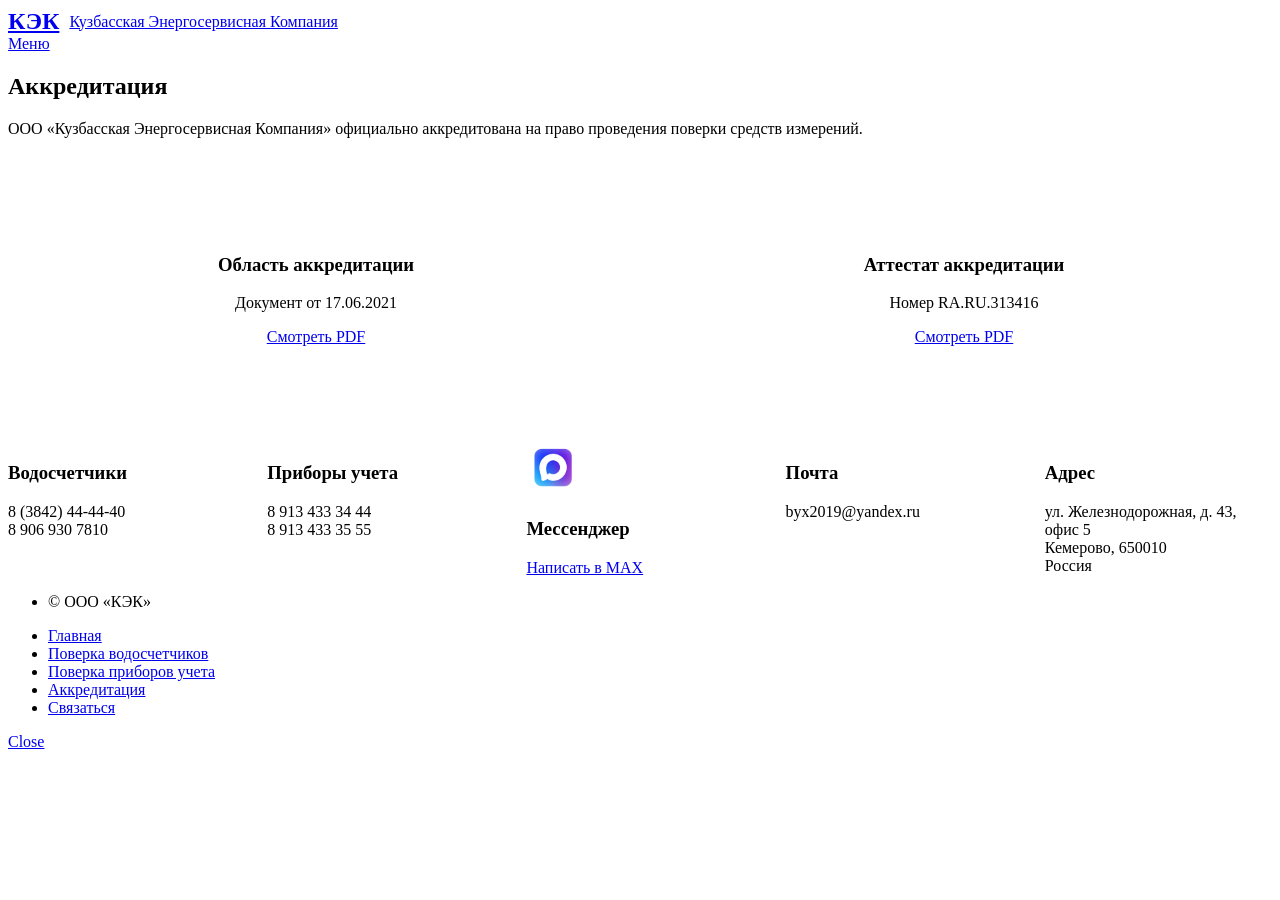
==== elements.html @ 3e591cb7 "Add files via upload" ====
<!DOCTYPE HTML>
<html>
<head>
    <title>Аккредитация - КЭК</title>
    <meta charset="utf-8" />
    <meta name="viewport" content="width=device-width, initial-scale=1, user-scalable=no" />
    <link rel="stylesheet" href="assets/css/main.css" />
    <noscript><link rel="stylesheet" href="assets/css/noscript.css" /></noscript>
    <style>
        /* Увеличение логотипа */
        #header .logo span {
        font-size: clamp(0.7rem, 2vw, 1rem);
        display: inline-block;
    }
    #header .logo strong { font-size: clamp(1rem, 3vw, 1.5rem); }
    #header .logo {
            display: flex !important;
            align-items: center;
            gap: 10px; /* Отступ между КЭК и текстом */
        }

        /* Скругление и стиль кнопок */
        .button {
            border-radius: 8px !important;
            transition: all 0.3s ease !important;
        }
        .button:hover {
            transform: translateY(-2px);
            box-shadow: 0 5px 15px rgba(0,0,0,0.3);
        }

        @media screen and (max-width: 480px) {
            #header .logo span {
                display: block;
                line-height: 1.2;
                padding-top: 0.2em;
                white-space: normal;
                font-size: 0.9em;
            }
        }
    </style>
</head>
<body class="is-preload">

    <div id="wrapper">

        <header id="header">
            <a href="index.html" class="logo"><strong>КЭК</strong> <span>Кузбасская Энергосервисная Компания</span></a>
            <nav>
                <a href="#menu">Меню</a>
            </nav>
        </header>

        <nav id="menu">
            <ul class="links">
                <li><a href="index.html">Главная</a></li>
                <li><a href="generic.html">Поверка водосчетчиков</a></li>
                <li><a href="landing.html">Поверка приборов учета</a></li>
                <li><a href="elements.html">Аккредитация</a></li>
                <li><a href="#contact">Связаться</a></li>
            </ul>
        </nav>

        <div id="main" class="alt">
            <section id="one">
                <div class="inner">
                    <header class="major">
                        <h1>Аккредитация</h1>
                    </header>
                    <p>ООО «Кузбасская Энергосервисная Компания» официально аккредитована на право проведения поверки средств измерений.</p>
                    
                    <div style="display: flex; flex-wrap: wrap; gap: 2rem; margin-top: 3rem; margin-bottom: 3rem;">
                        
                        <div style="flex: 1; min-width: 300px; background: rgba(255, 255, 255, 0.05); padding: 3rem 2rem; border-radius: 10px; border: 1px solid rgba(255, 255, 255, 0.1); text-align: center;">
                            <span class="icon solid alt fa-file-pdf" style="font-size: 3rem; margin-bottom: 1rem;"></span>
                            <h3>Область аккредитации</h3>
                            <p>Документ от 17.06.2021</p>
                            <a href="docs/akkred_1.pdf" target="_blank" class="button primary fit">Смотреть PDF</a>
                        </div>

                        <div style="flex: 1; min-width: 300px; background: rgba(255, 255, 255, 0.05); padding: 3rem 2rem; border-radius: 10px; border: 1px solid rgba(255, 255, 255, 0.1); text-align: center;">
                            <span class="icon solid alt fa-file-signature" style="font-size: 3rem; margin-bottom: 1rem;"></span>
                            <h3>Аттестат аккредитации</h3>
                            <p>Номер RA.RU.313416</p>
                            <a href="docs/akkred_2.pdf" target="_blank" class="button primary fit">Смотреть PDF</a>
                        </div>

                    </div>
                </div>
            </section>
        </div>

        <section id="contact">
            <div class="inner">
                <section style="width: 100%; display: flex; justify-content: space-between; flex-wrap: wrap; gap: 2rem;">
                    <section style="flex: 1; min-width: 200px;">
                        <div class="contact-method">
                            <span class="icon solid alt fa-phone"></span>
                            <h3>Водосчетчики</h3>
                            <span>8 (3842) 44-44-40<br />8 906 930 7810</span>
                        </div>
                    </section>
                    <section style="flex: 1; min-width: 200px;">
                        <div class="contact-method">
                            <span class="icon solid alt fa-phone"></span>
                            <h3>Приборы учета</h3>
                            <span>8 913 433 34 44<br />8 913 433 35 55</span>
                        </div>
                    </section>
                    <section style="flex: 1; min-width: 200px;">
                        <div class="contact-method">
                            <span class="icon alt" style="display: inline-flex; align-items: center; justify-content: center; padding: 0; background: transparent; border: none; box-shadow: none;">
                                <img src="images/max.png" alt="MAX" style="width: 3.25rem; height: 3.25rem; border-radius: 50%; object-fit: cover;" />
                            </span>
                            <h3>Мессенджер</h3>
                            <a href="https://max.ru/u/f9LHodD0cOKAPBx15FVZjlM2vjiU8stVE76yJv9kDicQuUkltRq8aHY3ylo" class="button primary small" target="_blank">Написать в МАХ</a>
                        </div>
                    </section>
                    <section style="flex: 1; min-width: 200px;">
                        <div class="contact-method">
                            <span class="icon solid alt fa-envelope"></span>
                            <h3>Почта</h3>
                            <span>byx2019@yandex.ru</span>
                        </div>
                    </section>
                    <section style="flex: 1; min-width: 200px;">
                        <div class="contact-method">
                            <span class="icon solid alt fa-home"></span>
                            <h3>Адрес</h3>
                            <span>ул. Железнодорожная, д. 43, офис 5<br />Кемерово, 650010<br />Россия</span>
                        </div>
                    </section>
                </section>
            </div>
        </section>

        <footer id="footer">
            <div class="inner">
                <ul class="copyright">
                    <li>&copy; ООО «КЭК»</li>
                </ul>
            </div>
        </footer>

    </div>

    <script src="assets/js/jquery.min.js"></script>
    <script src="assets/js/jquery.scrolly.min.js"></script>
    <script src="assets/js/jquery.scrollex.min.js"></script>
    <script src="assets/js/browser.min.js"></script>
    <script src="assets/js/breakpoints.min.js"></script>
    <script src="assets/js/util.js"></script>
    <script src="assets/js/main.js"></script>

</body>
</html>
---- assets/css/main.css ----
@import url(fontawesome-all.min.css);
@import url("https://fonts.googleapis.com/css?family=Source+Sans+Pro:300,300italic,600,600italic");

/*
	Forty by HTML5 UP
	html5up.net | @ajlkn
	Free for personal and commercial use under the CCA 3.0 license (html5up.net/license)
*/

html, body, div, span, applet, object,
iframe, h1, h2, h3, h4, h5, h6, p, blockquote,
pre, a, abbr, acronym, address, big, cite,
code, del, dfn, em, img, ins, kbd, q, s, samp,
small, strike, strong, sub, sup, tt, var, b,
u, i, center, dl, dt, dd, ol, ul, li, fieldset,
form, label, legend, table, caption, tbody,
tfoot, thead, tr, th, td, article, aside,
canvas, details, embed, figure, figcaption,
footer, header, hgroup, menu, nav, output, ruby,
section, summary, time, mark, audio, video {
	margin: 0;
	padding: 0;
	border: 0;
	font-size: 100%;
	font: inherit;
	vertical-align: baseline;}

article, aside, details, figcaption, figure,
footer, header, hgroup, menu, nav, section {
	display: block;}

body {
	line-height: 1;
}

ol, ul {
	list-style: none;
}

blockquote, q {
	quotes: none;
}

	blockquote:before, blockquote:after, q:before, q:after {
		content: '';
		content: none;
	}

table {
	border-collapse: collapse;
	border-spacing: 0;
}

body {
	-webkit-text-size-adjust: none;
}

mark {
	background-color: transparent;
	color: inherit;
}

input::-moz-focus-inner {
	border: 0;
	padding: 0;
}

input, select, textarea {
	-moz-appearance: none;
	-webkit-appearance: none;
	-ms-appearance: none;
	appearance: none;
}

/* Basic */

	@-ms-viewport {
		width: device-width;
	}

	body {
		-ms-overflow-style: scrollbar;
	}

	@media screen and (max-width: 480px) {

		html, body {
			min-width: 320px;
		}

	}

	html {
		box-sizing: border-box;
	}

	*, *:before, *:after {
		box-sizing: inherit;
	}

	body {
		background: #242943;
	}

		body.is-preload *, body.is-preload *:before, body.is-preload *:after {
			-moz-animation: none !important;
			-webkit-animation: none !important;
			-ms-animation: none !important;
			animation: none !important;
			-moz-transition: none !important;
			-webkit-transition: none !important;
			-ms-transition: none !important;
			transition: none !important;
		}

/* Type */

	body, input, select, textarea {
		color: #ffffff;
		font-family: "Source Sans Pro", Helvetica, sans-serif;
		font-size: 17pt;
		font-weight: 300;
		letter-spacing: 0.025em;
		line-height: 1.65;
	}

		@media screen and (max-width: 1680px) {

			body, input, select, textarea {
				font-size: 14pt;
			}

		}

		@media screen and (max-width: 1280px) {

			body, input, select, textarea {
				font-size: 12pt;
			}

		}

		@media screen and (max-width: 360px) {

			body, input, select, textarea {
				font-size: 11pt;
			}

		}

	a {
		-moz-transition: color 0.2s ease-in-out, border-bottom-color 0.2s ease-in-out;
		-webkit-transition: color 0.2s ease-in-out, border-bottom-color 0.2s ease-in-out;
		-ms-transition: color 0.2s ease-in-out, border-bottom-color 0.2s ease-in-out;
		transition: color 0.2s ease-in-out, border-bottom-color 0.2s ease-in-out;
		border-bottom: dotted 1px;
		color: inherit;
		text-decoration: none;
	}

		a:hover {
			border-bottom-color: transparent;
			color: #9bf1ff !important;
		}

		a:active {
			color: #53e3fb !important;
		}

	strong, b {
		color: #ffffff;
		font-weight: 600;
	}

	em, i {
		font-style: italic;
	}

	p {
		margin: 0 0 2em 0;
	}

	h1, h2, h3, h4, h5, h6 {
		color: #ffffff;
		font-weight: 600;
		line-height: 1.65;
		margin: 0 0 1em 0;
	}

		h1 a, h2 a, h3 a, h4 a, h5 a, h6 a {
			color: inherit;
			border-bottom: 0;
		}

	h1 {
		font-size: 2.5em;
	}

	h2 {
		font-size: 1.75em;
	}

	h3 {
		font-size: 1.35em;
	}

	h4 {
		font-size: 1.1em;
	}

	h5 {
		font-size: 0.9em;
	}

	h6 {
		font-size: 0.7em;
	}

	@media screen and (max-width: 736px) {

		h1 {
			font-size: 2em;
		}

		h2 {
			font-size: 1.5em;
		}

		h3 {
			font-size: 1.25em;
		}

	}

	sub {
		font-size: 0.8em;
		position: relative;
		top: 0.5em;
	}

	sup {
		font-size: 0.8em;
		position: relative;
		top: -0.5em;
	}

	blockquote {
		border-left: solid 4px rgba(212, 212, 255, 0.1);
		font-style: italic;
		margin: 0 0 2em 0;
		padding: 0.5em 0 0.5em 2em;
	}

	code {
		background: rgba(212, 212, 255, 0.035);
		font-family: "Courier New", monospace;
		font-size: 0.9em;
		margin: 0 0.25em;
		padding: 0.25em 0.65em;
	}

	pre {
		-webkit-overflow-scrolling: touch;
		font-family: "Courier New", monospace;
		font-size: 0.9em;
		margin: 0 0 2em 0;
	}

		pre code {
			display: block;
			line-height: 1.75;
			padding: 1em 1.5em;
			overflow-x: auto;
		}

	hr {
		border: 0;
		border-bottom: solid 1px rgba(212, 212, 255, 0.1);
		margin: 2em 0;
	}

		hr.major {
			margin: 3em 0;
		}

	.align-left {
		text-align: left;
	}

	.align-center {
		text-align: center;
	}

	.align-right {
		text-align: right;
	}

/* Row */

	.row {
		display: flex;
		flex-wrap: wrap;
		box-sizing: border-box;
		align-items: stretch;
	}

		.row > * {
			box-sizing: border-box;
		}

		.row.gtr-uniform > * > :last-child {
			margin-bottom: 0;
		}

		.row.aln-left {
			justify-content: flex-start;
		}

		.row.aln-center {
			justify-content: center;
		}

		.row.aln-right {
			justify-content: flex-end;
		}

		.row.aln-top {
			align-items: flex-start;
		}

		.row.aln-middle {
			align-items: center;
		}

		.row.aln-bottom {
			align-items: flex-end;
		}

		.row > .imp {
			order: -1;
		}

		.row > .col-1 {
			width: 8.33333%;
		}

		.row > .off-1 {
			margin-left: 8.33333%;
		}

		.row > .col-2 {
			width: 16.66667%;
		}

		.row > .off-2 {
			margin-left: 16.66667%;
		}

		.row > .col-3 {
			width: 25%;
		}

		.row > .off-3 {
			margin-left: 25%;
		}

		.row > .col-4 {
			width: 33.33333%;
		}

		.row > .off-4 {
			margin-left: 33.33333%;
		}

		.row > .col-5 {
			width: 41.66667%;
		}

		.row > .off-5 {
			margin-left: 41.66667%;
		}

		.row > .col-6 {
			width: 50%;
		}

		.row > .off-6 {
			margin-left: 50%;
		}

		.row > .col-7 {
			width: 58.33333%;
		}

		.row > .off-7 {
			margin-left: 58.33333%;
		}

		.row > .col-8 {
			width: 66.66667%;
		}

		.row > .off-8 {
			margin-left: 66.66667%;
		}

		.row > .col-9 {
			width: 75%;
		}

		.row > .off-9 {
			margin-left: 75%;
		}

		.row > .col-10 {
			width: 83.33333%;
		}

		.row > .off-10 {
			margin-left: 83.33333%;
		}

		.row > .col-11 {
			width: 91.66667%;
		}

		.row > .off-11 {
			margin-left: 91.66667%;
		}

		.row > .col-12 {
			width: 100%;
		}

		.row > .off-12 {
			margin-left: 100%;
		}

		.row.gtr-0 {
			margin-top: 0;
			margin-left: 0em;
		}

			.row.gtr-0 > * {
				padding: 0 0 0 0em;
			}

			.row.gtr-0.gtr-uniform {
				margin-top: 0em;
			}

				.row.gtr-0.gtr-uniform > * {
					padding-top: 0em;
				}

		.row.gtr-25 {
			margin-top: 0;
			margin-left: -0.5em;
		}

			.row.gtr-25 > * {
				padding: 0 0 0 0.5em;
			}

			.row.gtr-25.gtr-uniform {
				margin-top: -0.5em;
			}

				.row.gtr-25.gtr-uniform > * {
					padding-top: 0.5em;
				}

		.row.gtr-50 {
			margin-top: 0;
			margin-left: -1em;
		}

			.row.gtr-50 > * {
				padding: 0 0 0 1em;
			}

			.row.gtr-50.gtr-uniform {
				margin-top: -1em;
			}

				.row.gtr-50.gtr-uniform > * {
					padding-top: 1em;
				}

		.row {
			margin-top: 0;
			margin-left: -2em;
		}

			.row > * {
				padding: 0 0 0 2em;
			}

			.row.gtr-uniform {
				margin-top: -2em;
			}

				.row.gtr-uniform > * {
					padding-top: 2em;
				}

		.row.gtr-150 {
			margin-top: 0;
			margin-left: -3em;
		}

			.row.gtr-150 > * {
				padding: 0 0 0 3em;
			}

			.row.gtr-150.gtr-uniform {
				margin-top: -3em;
			}

				.row.gtr-150.gtr-uniform > * {
					padding-top: 3em;
				}

		.row.gtr-200 {
			margin-top: 0;
			margin-left: -4em;
		}

			.row.gtr-200 > * {
				padding: 0 0 0 4em;
			}

			.row.gtr-200.gtr-uniform {
				margin-top: -4em;
			}

				.row.gtr-200.gtr-uniform > * {
					padding-top: 4em;
				}

		@media screen and (max-width: 1680px) {

			.row {
				display: flex;
				flex-wrap: wrap;
				box-sizing: border-box;
				align-items: stretch;
			}

				.row > * {
					box-sizing: border-box;
				}

				.row.gtr-uniform > * > :last-child {
					margin-bottom: 0;
				}

				.row.aln-left {
					justify-content: flex-start;
				}

				.row.aln-center {
					justify-content: center;
				}

				.row.aln-right {
					justify-content: flex-end;
				}

				.row.aln-top {
					align-items: flex-start;
				}

				.row.aln-middle {
					align-items: center;
				}

				.row.aln-bottom {
					align-items: flex-end;
				}

				.row > .imp-xlarge {
					order: -1;
				}

				.row > .col-1-xlarge {
					width: 8.33333%;
				}

				.row > .off-1-xlarge {
					margin-left: 8.33333%;
				}

				.row > .col-2-xlarge {
					width: 16.66667%;
				}

				.row > .off-2-xlarge {
					margin-left: 16.66667%;
				}

				.row > .col-3-xlarge {
					width: 25%;
				}

				.row > .off-3-xlarge {
					margin-left: 25%;
				}

				.row > .col-4-xlarge {
					width: 33.33333%;
				}

				.row > .off-4-xlarge {
					margin-left: 33.33333%;
				}

				.row > .col-5-xlarge {
					width: 41.66667%;
				}

				.row > .off-5-xlarge {
					margin-left: 41.66667%;
				}

				.row > .col-6-xlarge {
					width: 50%;
				}

				.row > .off-6-xlarge {
					margin-left: 50%;
				}

				.row > .col-7-xlarge {
					width: 58.33333%;
				}

				.row > .off-7-xlarge {
					margin-left: 58.33333%;
				}

				.row > .col-8-xlarge {
					width: 66.66667%;
				}

				.row > .off-8-xlarge {
					margin-left: 66.66667%;
				}

				.row > .col-9-xlarge {
					width: 75%;
				}

				.row > .off-9-xlarge {
					margin-left: 75%;
				}

				.row > .col-10-xlarge {
					width: 83.33333%;
				}

				.row > .off-10-xlarge {
					margin-left: 83.33333%;
				}

				.row > .col-11-xlarge {
					width: 91.66667%;
				}

				.row > .off-11-xlarge {
					margin-left: 91.66667%;
				}

				.row > .col-12-xlarge {
					width: 100%;
				}

				.row > .off-12-xlarge {
					margin-left: 100%;
				}

				.row.gtr-0 {
					margin-top: 0;
					margin-left: 0em;
				}

					.row.gtr-0 > * {
						padding: 0 0 0 0em;
					}

					.row.gtr-0.gtr-uniform {
						margin-top: 0em;
					}

						.row.gtr-0.gtr-uniform > * {
							padding-top: 0em;
						}

				.row.gtr-25 {
					margin-top: 0;
					margin-left: -0.5em;
				}

					.row.gtr-25 > * {
						padding: 0 0 0 0.5em;
					}

					.row.gtr-25.gtr-uniform {
						margin-top: -0.5em;
					}

						.row.gtr-25.gtr-uniform > * {
							padding-top: 0.5em;
						}

				.row.gtr-50 {
					margin-top: 0;
					margin-left: -1em;
				}

					.row.gtr-50 > * {
						padding: 0 0 0 1em;
					}

					.row.gtr-50.gtr-uniform {
						margin-top: -1em;
					}

						.row.gtr-50.gtr-uniform > * {
							padding-top: 1em;
						}

				.row {
					margin-top: 0;
					margin-left: -2em;
				}

					.row > * {
						padding: 0 0 0 2em;
					}

					.row.gtr-uniform {
						margin-top: -2em;
					}

						.row.gtr-uniform > * {
							padding-top: 2em;
						}

				.row.gtr-150 {
					margin-top: 0;
					margin-left: -3em;
				}

					.row.gtr-150 > * {
						padding: 0 0 0 3em;
					}

					.row.gtr-150.gtr-uniform {
						margin-top: -3em;
					}

						.row.gtr-150.gtr-uniform > * {
							padding-top: 3em;
						}

				.row.gtr-200 {
					margin-top: 0;
					margin-left: -4em;
				}

					.row.gtr-200 > * {
						padding: 0 0 0 4em;
					}

					.row.gtr-200.gtr-uniform {
						margin-top: -4em;
					}

						.row.gtr-200.gtr-uniform > * {
							padding-top: 4em;
						}

		}

		@media screen and (max-width: 1280px) {

			.row {
				display: flex;
				flex-wrap: wrap;
				box-sizing: border-box;
				align-items: stretch;
			}

				.row > * {
					box-sizing: border-box;
				}

				.row.gtr-uniform > * > :last-child {
					margin-bottom: 0;
				}

				.row.aln-left {
					justify-content: flex-start;
				}

				.row.aln-center {
					justify-content: center;
				}

				.row.aln-right {
					justify-content: flex-end;
				}

				.row.aln-top {
					align-items: flex-start;
				}

				.row.aln-middle {
					align-items: center;
				}

				.row.aln-bottom {
					align-items: flex-end;
				}

				.row > .imp-large {
					order: -1;
				}

				.row > .col-1-large {
					width: 8.33333%;
				}

				.row > .off-1-large {
					margin-left: 8.33333%;
				}

				.row > .col-2-large {
					width: 16.66667%;
				}

				.row > .off-2-large {
					margin-left: 16.66667%;
				}

				.row > .col-3-large {
					width: 25%;
				}

				.row > .off-3-large {
					margin-left: 25%;
				}

				.row > .col-4-large {
					width: 33.33333%;
				}

				.row > .off-4-large {
					margin-left: 33.33333%;
				}

				.row > .col-5-large {
					width: 41.66667%;
				}

				.row > .off-5-large {
					margin-left: 41.66667%;
				}

				.row > .col-6-large {
					width: 50%;
				}

				.row > .off-6-large {
					margin-left: 50%;
				}

				.row > .col-7-large {
					width: 58.33333%;
				}

				.row > .off-7-large {
					margin-left: 58.33333%;
				}

				.row > .col-8-large {
					width: 66.66667%;
				}

				.row > .off-8-large {
					margin-left: 66.66667%;
				}

				.row > .col-9-large {
					width: 75%;
				}

				.row > .off-9-large {
					margin-left: 75%;
				}

				.row > .col-10-large {
					width: 83.33333%;
				}

				.row > .off-10-large {
					margin-left: 83.33333%;
				}

				.row > .col-11-large {
					width: 91.66667%;
				}

				.row > .off-11-large {
					margin-left: 91.66667%;
				}

				.row > .col-12-large {
					width: 100%;
				}

				.row > .off-12-large {
					margin-left: 100%;
				}

				.row.gtr-0 {
					margin-top: 0;
					margin-left: 0em;
				}

					.row.gtr-0 > * {
						padding: 0 0 0 0em;
					}

					.row.gtr-0.gtr-uniform {
						margin-top: 0em;
					}

						.row.gtr-0.gtr-uniform > * {
							padding-top: 0em;
						}

				.row.gtr-25 {
					margin-top: 0;
					margin-left: -0.375em;
				}

					.row.gtr-25 > * {
						padding: 0 0 0 0.375em;
					}

					.row.gtr-25.gtr-uniform {
						margin-top: -0.375em;
					}

						.row.gtr-25.gtr-uniform > * {
							padding-top: 0.375em;
						}

				.row.gtr-50 {
					margin-top: 0;
					margin-left: -0.75em;
				}

					.row.gtr-50 > * {
						padding: 0 0 0 0.75em;
					}

					.row.gtr-50.gtr-uniform {
						margin-top: -0.75em;
					}

						.row.gtr-50.gtr-uniform > * {
							padding-top: 0.75em;
						}

				.row {
					margin-top: 0;
					margin-left: -1.5em;
				}

					.row > * {
						padding: 0 0 0 1.5em;
					}

					.row.gtr-uniform {
						margin-top: -1.5em;
					}

						.row.gtr-uniform > * {
							padding-top: 1.5em;
						}

				.row.gtr-150 {
					margin-top: 0;
					margin-left: -2.25em;
				}

					.row.gtr-150 > * {
						padding: 0 0 0 2.25em;
					}

					.row.gtr-150.gtr-uniform {
						margin-top: -2.25em;
					}

						.row.gtr-150.gtr-uniform > * {
							padding-top: 2.25em;
						}

				.row.gtr-200 {
					margin-top: 0;
					margin-left: -3em;
				}

					.row.gtr-200 > * {
						padding: 0 0 0 3em;
					}

					.row.gtr-200.gtr-uniform {
						margin-top: -3em;
					}

						.row.gtr-200.gtr-uniform > * {
							padding-top: 3em;
						}

		}

		@media screen and (max-width: 980px) {

			.row {
				display: flex;
				flex-wrap: wrap;
				box-sizing: border-box;
				align-items: stretch;
			}

				.row > * {
					box-sizing: border-box;
				}

				.row.gtr-uniform > * > :last-child {
					margin-bottom: 0;
				}

				.row.aln-left {
					justify-content: flex-start;
				}

				.row.aln-center {
					justify-content: center;
				}

				.row.aln-right {
					justify-content: flex-end;
				}

				.row.aln-top {
					align-items: flex-start;
				}

				.row.aln-middle {
					align-items: center;
				}

				.row.aln-bottom {
					align-items: flex-end;
				}

				.row > .imp-medium {
					order: -1;
				}

				.row > .col-1-medium {
					width: 8.33333%;
				}

				.row > .off-1-medium {
					margin-left: 8.33333%;
				}

				.row > .col-2-medium {
					width: 16.66667%;
				}

				.row > .off-2-medium {
					margin-left: 16.66667%;
				}

				.row > .col-3-medium {
					width: 25%;
				}

				.row > .off-3-medium {
					margin-left: 25%;
				}

				.row > .col-4-medium {
					width: 33.33333%;
				}

				.row > .off-4-medium {
					margin-left: 33.33333%;
				}

				.row > .col-5-medium {
					width: 41.66667%;
				}

				.row > .off-5-medium {
					margin-left: 41.66667%;
				}

				.row > .col-6-medium {
					width: 50%;
				}

				.row > .off-6-medium {
					margin-left: 50%;
				}

				.row > .col-7-medium {
					width: 58.33333%;
				}

				.row > .off-7-medium {
					margin-left: 58.33333%;
				}

				.row > .col-8-medium {
					width: 66.66667%;
				}

				.row > .off-8-medium {
					margin-left: 66.66667%;
				}

				.row > .col-9-medium {
					width: 75%;
				}

				.row > .off-9-medium {
					margin-left: 75%;
				}

				.row > .col-10-medium {
					width: 83.33333%;
				}

				.row > .off-10-medium {
					margin-left: 83.33333%;
				}

				.row > .col-11-medium {
					width: 91.66667%;
				}

				.row > .off-11-medium {
					margin-left: 91.66667%;
				}

				.row > .col-12-medium {
					width: 100%;
				}

				.row > .off-12-medium {
					margin-left: 100%;
				}

				.row.gtr-0 {
					margin-top: 0;
					margin-left: 0em;
				}

					.row.gtr-0 > * {
						padding: 0 0 0 0em;
					}

					.row.gtr-0.gtr-uniform {
						margin-top: 0em;
					}

						.row.gtr-0.gtr-uniform > * {
							padding-top: 0em;
						}

				.row.gtr-25 {
					margin-top: 0;
					margin-left: -0.375em;
				}

					.row.gtr-25 > * {
						padding: 0 0 0 0.375em;
					}

					.row.gtr-25.gtr-uniform {
						margin-top: -0.375em;
					}

						.row.gtr-25.gtr-uniform > * {
							padding-top: 0.375em;
						}

				.row.gtr-50 {
					margin-top: 0;
					margin-left: -0.75em;
				}

					.row.gtr-50 > * {
						padding: 0 0 0 0.75em;
					}

					.row.gtr-50.gtr-uniform {
						margin-top: -0.75em;
					}

						.row.gtr-50.gtr-uniform > * {
							padding-top: 0.75em;
						}

				.row {
					margin-top: 0;
					margin-left: -1.5em;
				}

					.row > * {
						padding: 0 0 0 1.5em;
					}

					.row.gtr-uniform {
						margin-top: -1.5em;
					}

						.row.gtr-uniform > * {
							padding-top: 1.5em;
						}

				.row.gtr-150 {
					margin-top: 0;
					margin-left: -2.25em;
				}

					.row.gtr-150 > * {
						padding: 0 0 0 2.25em;
					}

					.row.gtr-150.gtr-uniform {
						margin-top: -2.25em;
					}

						.row.gtr-150.gtr-uniform > * {
							padding-top: 2.25em;
						}

				.row.gtr-200 {
					margin-top: 0;
					margin-left: -3em;
				}

					.row.gtr-200 > * {
						padding: 0 0 0 3em;
					}

					.row.gtr-200.gtr-uniform {
						margin-top: -3em;
					}

						.row.gtr-200.gtr-uniform > * {
							padding-top: 3em;
						}

		}

		@media screen and (max-width: 736px) {

			.row {
				display: flex;
				flex-wrap: wrap;
				box-sizing: border-box;
				align-items: stretch;
			}

				.row > * {
					box-sizing: border-box;
				}

				.row.gtr-uniform > * > :last-child {
					margin-bottom: 0;
				}

				.row.aln-left {
					justify-content: flex-start;
				}

				.row.aln-center {
					justify-content: center;
				}

				.row.aln-right {
					justify-content: flex-end;
				}

				.row.aln-top {
					align-items: flex-start;
				}

				.row.aln-middle {
					align-items: center;
				}

				.row.aln-bottom {
					align-items: flex-end;
				}

				.row > .imp-small {
					order: -1;
				}

				.row > .col-1-small {
					width: 8.33333%;
				}

				.row > .off-1-small {
					margin-left: 8.33333%;
				}

				.row > .col-2-small {
					width: 16.66667%;
				}

				.row > .off-2-small {
					margin-left: 16.66667%;
				}

				.row > .col-3-small {
					width: 25%;
				}

				.row > .off-3-small {
					margin-left: 25%;
				}

				.row > .col-4-small {
					width: 33.33333%;
				}

				.row > .off-4-small {
					margin-left: 33.33333%;
				}

				.row > .col-5-small {
					width: 41.66667%;
				}

				.row > .off-5-small {
					margin-left: 41.66667%;
				}

				.row > .col-6-small {
					width: 50%;
				}

				.row > .off-6-small {
					margin-left: 50%;
				}

				.row > .col-7-small {
					width: 58.33333%;
				}

				.row > .off-7-small {
					margin-left: 58.33333%;
				}

				.row > .col-8-small {
					width: 66.66667%;
				}

				.row > .off-8-small {
					margin-left: 66.66667%;
				}

				.row > .col-9-small {
					width: 75%;
				}

				.row > .off-9-small {
					margin-left: 75%;
				}

				.row > .col-10-small {
					width: 83.33333%;
				}

				.row > .off-10-small {
					margin-left: 83.33333%;
				}

				.row > .col-11-small {
					width: 91.66667%;
				}

				.row > .off-11-small {
					margin-left: 91.66667%;
				}

				.row > .col-12-small {
					width: 100%;
				}

				.row > .off-12-small {
					margin-left: 100%;
				}

				.row.gtr-0 {
					margin-top: 0;
					margin-left: 0em;
				}

					.row.gtr-0 > * {
						padding: 0 0 0 0em;
					}

					.row.gtr-0.gtr-uniform {
						margin-top: 0em;
					}

						.row.gtr-0.gtr-uniform > * {
							padding-top: 0em;
						}

				.row.gtr-25 {
					margin-top: 0;
					margin-left: -0.3125em;
				}

					.row.gtr-25 > * {
						padding: 0 0 0 0.3125em;
					}

					.row.gtr-25.gtr-uniform {
						margin-top: -0.3125em;
					}

						.row.gtr-25.gtr-uniform > * {
							padding-top: 0.3125em;
						}

				.row.gtr-50 {
					margin-top: 0;
					margin-left: -0.625em;
				}

					.row.gtr-50 > * {
						padding: 0 0 0 0.625em;
					}

					.row.gtr-50.gtr-uniform {
						margin-top: -0.625em;
					}

						.row.gtr-50.gtr-uniform > * {
							padding-top: 0.625em;
						}

				.row {
					margin-top: 0;
					margin-left: -1.25em;
				}

					.row > * {
						padding: 0 0 0 1.25em;
					}

					.row.gtr-uniform {
						margin-top: -1.25em;
					}

						.row.gtr-uniform > * {
							padding-top: 1.25em;
						}

				.row.gtr-150 {
					margin-top: 0;
					margin-left: -1.875em;
				}

					.row.gtr-150 > * {
						padding: 0 0 0 1.875em;
					}

					.row.gtr-150.gtr-uniform {
						margin-top: -1.875em;
					}

						.row.gtr-150.gtr-uniform > * {
							padding-top: 1.875em;
						}

				.row.gtr-200 {
					margin-top: 0;
					margin-left: -2.5em;
				}

					.row.gtr-200 > * {
						padding: 0 0 0 2.5em;
					}

					.row.gtr-200.gtr-uniform {
						margin-top: -2.5em;
					}

						.row.gtr-200.gtr-uniform > * {
							padding-top: 2.5em;
						}

		}

		@media screen and (max-width: 480px) {

			.row {
				display: flex;
				flex-wrap: wrap;
				box-sizing: border-box;
				align-items: stretch;
			}

				.row > * {
					box-sizing: border-box;
				}

				.row.gtr-uniform > * > :last-child {
					margin-bottom: 0;
				}

				.row.aln-left {
					justify-content: flex-start;
				}

				.row.aln-center {
					justify-content: center;
				}

				.row.aln-right {
					justify-content: flex-end;
				}

				.row.aln-top {
					align-items: flex-start;
				}

				.row.aln-middle {
					align-items: center;
				}

				.row.aln-bottom {
					align-items: flex-end;
				}

				.row > .imp-xsmall {
					order: -1;
				}

				.row > .col-1-xsmall {
					width: 8.33333%;
				}

				.row > .off-1-xsmall {
					margin-left: 8.33333%;
				}

				.row > .col-2-xsmall {
					width: 16.66667%;
				}

				.row > .off-2-xsmall {
					margin-left: 16.66667%;
				}

				.row > .col-3-xsmall {
					width: 25%;
				}

				.row > .off-3-xsmall {
					margin-left: 25%;
				}

				.row > .col-4-xsmall {
					width: 33.33333%;
				}

				.row > .off-4-xsmall {
					margin-left: 33.33333%;
				}

				.row > .col-5-xsmall {
					width: 41.66667%;
				}

				.row > .off-5-xsmall {
					margin-left: 41.66667%;
				}

				.row > .col-6-xsmall {
					width: 50%;
				}

				.row > .off-6-xsmall {
					margin-left: 50%;
				}

				.row > .col-7-xsmall {
					width: 58.33333%;
				}

				.row > .off-7-xsmall {
					margin-left: 58.33333%;
				}

				.row > .col-8-xsmall {
					width: 66.66667%;
				}

				.row > .off-8-xsmall {
					margin-left: 66.66667%;
				}

				.row > .col-9-xsmall {
					width: 75%;
				}

				.row > .off-9-xsmall {
					margin-left: 75%;
				}

				.row > .col-10-xsmall {
					width: 83.33333%;
				}

				.row > .off-10-xsmall {
					margin-left: 83.33333%;
				}

				.row > .col-11-xsmall {
					width: 91.66667%;
				}

				.row > .off-11-xsmall {
					margin-left: 91.66667%;
				}

				.row > .col-12-xsmall {
					width: 100%;
				}

				.row > .off-12-xsmall {
					margin-left: 100%;
				}

				.row.gtr-0 {
					margin-top: 0;
					margin-left: 0em;
				}

					.row.gtr-0 > * {
						padding: 0 0 0 0em;
					}

					.row.gtr-0.gtr-uniform {
						margin-top: 0em;
					}

						.row.gtr-0.gtr-uniform > * {
							padding-top: 0em;
						}

				.row.gtr-25 {
					margin-top: 0;
					margin-left: -0.3125em;
				}

					.row.gtr-25 > * {
						padding: 0 0 0 0.3125em;
					}

					.row.gtr-25.gtr-uniform {
						margin-top: -0.3125em;
					}

						.row.gtr-25.gtr-uniform > * {
							padding-top: 0.3125em;
						}

				.row.gtr-50 {
					margin-top: 0;
					margin-left: -0.625em;
				}

					.row.gtr-50 > * {
						padding: 0 0 0 0.625em;
					}

					.row.gtr-50.gtr-uniform {
						margin-top: -0.625em;
					}

						.row.gtr-50.gtr-uniform > * {
							padding-top: 0.625em;
						}

				.row {
					margin-top: 0;
					margin-left: -1.25em;
				}

					.row > * {
						padding: 0 0 0 1.25em;
					}

					.row.gtr-uniform {
						margin-top: -1.25em;
					}

						.row.gtr-uniform > * {
							padding-top: 1.25em;
						}

				.row.gtr-150 {
					margin-top: 0;
					margin-left: -1.875em;
				}

					.row.gtr-150 > * {
						padding: 0 0 0 1.875em;
					}

					.row.gtr-150.gtr-uniform {
						margin-top: -1.875em;
					}

						.row.gtr-150.gtr-uniform > * {
							padding-top: 1.875em;
						}

				.row.gtr-200 {
					margin-top: 0;
					margin-left: -2.5em;
				}

					.row.gtr-200 > * {
						padding: 0 0 0 2.5em;
					}

					.row.gtr-200.gtr-uniform {
						margin-top: -2.5em;
					}

						.row.gtr-200.gtr-uniform > * {
							padding-top: 2.5em;
						}

		}

/* Section/Article */

	section.special, article.special {
		text-align: center;
	}

	header.major {
		width: -moz-max-content;
		width: -webkit-max-content;
		width: -ms-max-content;
		width: max-content;
		margin-bottom: 2em;
	}

		header.major > :first-child {
			margin-bottom: 0;
			width: calc(100% + 0.5em);
		}

			header.major > :first-child:after {
				content: '';
				background-color: #ffffff;
				display: block;
				height: 2px;
				margin: 0.325em 0 0.5em 0;
				width: 100%;
			}

		header.major > p {
			font-size: 0.7em;
			font-weight: 600;
			letter-spacing: 0.25em;
			margin-bottom: 0;
			text-transform: uppercase;
		}

		body.is-ie header.major > :first-child:after {
			max-width: 9em;
		}

		body.is-ie header.major > h1:after {
			max-width: 100% !important;
		}

	@media screen and (max-width: 736px) {

		header.major > p br {
			display: none;
		}

	}

/* Form */

	form {
		margin: 0 0 2em 0;
	}

		form > :last-child {
			margin-bottom: 0;
		}

		form > .fields {
			display: -moz-flex;
			display: -webkit-flex;
			display: -ms-flex;
			display: flex;
			-moz-flex-wrap: wrap;
			-webkit-flex-wrap: wrap;
			-ms-flex-wrap: wrap;
			flex-wrap: wrap;
			width: calc(100% + 3em);
			margin: -1.5em 0 2em -1.5em;
		}

			form > .fields > .field {
				-moz-flex-grow: 0;
				-webkit-flex-grow: 0;
				-ms-flex-grow: 0;
				flex-grow: 0;
				-moz-flex-shrink: 0;
				-webkit-flex-shrink: 0;
				-ms-flex-shrink: 0;
				flex-shrink: 0;
				padding: 1.5em 0 0 1.5em;
				width: calc(100% - 1.5em);
			}

				form > .fields > .field.half {
					width: calc(50% - 0.75em);
				}

				form > .fields > .field.third {
					width: calc(100%/3 - 0.5em);
				}

				form > .fields > .field.quarter {
					width: calc(25% - 0.375em);
				}

		@media screen and (max-width: 480px) {

			form > .fields {
				width: calc(100% + 3em);
				margin: -1.5em 0 2em -1.5em;
			}

				form > .fields > .field {
					padding: 1.5em 0 0 1.5em;
					width: calc(100% - 1.5em);
				}

					form > .fields > .field.half {
						width: calc(100% - 1.5em);
					}

					form > .fields > .field.third {
						width: calc(100% - 1.5em);
					}

					form > .fields > .field.quarter {
						width: calc(100% - 1.5em);
					}

		}

	label {
		color: #ffffff;
		display: block;
		font-size: 0.8em;
		font-weight: 600;
		letter-spacing: 0.25em;
		margin: 0 0 1em 0;
		text-transform: uppercase;
	}

	input[type="text"],
	input[type="password"],
	input[type="email"],
	input[type="tel"],
	input[type="search"],
	input[type="url"],
	select,
	textarea {
		-moz-appearance: none;
		-webkit-appearance: none;
		-ms-appearance: none;
		appearance: none;
		background: rgba(212, 212, 255, 0.035);
		border: none;
		border-radius: 0;
		color: inherit;
		display: block;
		outline: 0;
		padding: 0 1em;
		text-decoration: none;
		width: 100%;
	}

		input[type="text"]:invalid,
		input[type="password"]:invalid,
		input[type="email"]:invalid,
		input[type="tel"]:invalid,
		input[type="search"]:invalid,
		input[type="url"]:invalid,
		select:invalid,
		textarea:invalid {
			box-shadow: none;
		}

		input[type="text"]:focus,
		input[type="password"]:focus,
		input[type="email"]:focus,
		input[type="tel"]:focus,
		input[type="search"]:focus,
		input[type="url"]:focus,
		select:focus,
		textarea:focus {
			border-color: #9bf1ff;
			box-shadow: 0 0 0 2px #9bf1ff;
		}

	select {
		background-image: url("data:image/svg+xml;charset=utf8,%3Csvg xmlns='http://www.w3.org/2000/svg' width='40' height='40' preserveAspectRatio='none' viewBox='0 0 40 40'%3E%3Cpath d='M9.4,12.3l10.4,10.4l10.4-10.4c0.2-0.2,0.5-0.4,0.9-0.4c0.3,0,0.6,0.1,0.9,0.4l3.3,3.3c0.2,0.2,0.4,0.5,0.4,0.9 c0,0.4-0.1,0.6-0.4,0.9L20.7,31.9c-0.2,0.2-0.5,0.4-0.9,0.4c-0.3,0-0.6-0.1-0.9-0.4L4.3,17.3c-0.2-0.2-0.4-0.5-0.4-0.9 c0-0.4,0.1-0.6,0.4-0.9l3.3-3.3c0.2-0.2,0.5-0.4,0.9-0.4S9.1,12.1,9.4,12.3z' fill='rgba(212, 212, 255, 0.1)' /%3E%3C/svg%3E");
		background-size: 1.25rem;
		background-repeat: no-repeat;
		background-position: calc(100% - 1rem) center;
		height: 2.75em;
		padding-right: 2.75em;
		text-overflow: ellipsis;
	}

		select option {
			color: #ffffff;
			background: #242943;
		}

		select:focus::-ms-value {
			background-color: transparent;
		}

		select::-ms-expand {
			display: none;
		}

	input[type="text"],
	input[type="password"],
	input[type="email"],
	input[type="tel"],
	input[type="search"],
	input[type="url"],
	select {
		height: 2.75em;
	}

	textarea {
		padding: 0.75em 1em;
	}

	input[type="checkbox"],
	input[type="radio"] {
		-moz-appearance: none;
		-webkit-appearance: none;
		-ms-appearance: none;
		appearance: none;
		display: block;
		float: left;
		margin-right: -2em;
		opacity: 0;
		width: 1em;
		z-index: -1;
	}

		input[type="checkbox"] + label,
		input[type="radio"] + label {
			text-decoration: none;
			color: #ffffff;
			cursor: pointer;
			display: inline-block;
			font-weight: 300;
			padding-left: 2.65em;
			padding-right: 0.75em;
			position: relative;
		}

			input[type="checkbox"] + label:before,
			input[type="radio"] + label:before {
				-moz-osx-font-smoothing: grayscale;
				-webkit-font-smoothing: antialiased;
				display: inline-block;
				font-style: normal;
				font-variant: normal;
				text-rendering: auto;
				line-height: 1;
				text-transform: none !important;
				font-family: 'Font Awesome 5 Free';
				font-weight: 900;
			}

			input[type="checkbox"] + label:before,
			input[type="radio"] + label:before {
				background: rgba(212, 212, 255, 0.035);
				content: '';
				display: inline-block;
				font-size: 0.8em;
				height: 2.0625em;
				left: 0;
				letter-spacing: 0;
				line-height: 2.0625em;
				position: absolute;
				text-align: center;
				top: 0;
				width: 2.0625em;
			}

		input[type="checkbox"]:checked + label:before,
		input[type="radio"]:checked + label:before {
			background: #ffffff;
			border-color: #9bf1ff;
			content: '\f00c';
			color: #242943;
		}

		input[type="checkbox"]:focus + label:before,
		input[type="radio"]:focus + label:before {
			box-shadow: 0 0 0 2px #9bf1ff;
		}

	input[type="radio"] + label:before {
		border-radius: 100%;
	}

	::-webkit-input-placeholder {
		color: rgba(244, 244, 255, 0.2) !important;
		opacity: 1.0;
	}

	:-moz-placeholder {
		color: rgba(244, 244, 255, 0.2) !important;
		opacity: 1.0;
	}

	::-moz-placeholder {
		color: rgba(244, 244, 255, 0.2) !important;
		opacity: 1.0;
	}

	:-ms-input-placeholder {
		color: rgba(244, 244, 255, 0.2) !important;
		opacity: 1.0;
	}

/* Box */

	.box {
		border: solid 1px rgba(212, 212, 255, 0.1);
		margin-bottom: 2em;
		padding: 1.5em;
	}

		.box > :last-child,
		.box > :last-child > :last-child,
		.box > :last-child > :last-child > :last-child {
			margin-bottom: 0;
		}

		.box.alt {
			border: 0;
			border-radius: 0;
			padding: 0;
		}

/* Icon */

	.icon {
		text-decoration: none;
		border-bottom: none;
		position: relative;
	}

		.icon:before {
			-moz-osx-font-smoothing: grayscale;
			-webkit-font-smoothing: antialiased;
			display: inline-block;
			font-style: normal;
			font-variant: normal;
			text-rendering: auto;
			line-height: 1;
			text-transform: none !important;
			font-family: 'Font Awesome 5 Free';
			font-weight: 400;
		}

		.icon > .label {
			display: none;
		}

		.icon:before {
			line-height: inherit;
		}

		.icon.solid:before {
			font-weight: 900;
		}

		.icon.brands:before {
			font-family: 'Font Awesome 5 Brands';
		}

		.icon.alt:before {
			background-color: #ffffff;
			border-radius: 100%;
			color: #242943;
			display: inline-block;
			height: 2em;
			line-height: 2em;
			text-align: center;
			width: 2em;
		}

	a.icon.alt:before {
		-moz-transition: background-color 0.2s ease-in-out;
		-webkit-transition: background-color 0.2s ease-in-out;
		-ms-transition: background-color 0.2s ease-in-out;
		transition: background-color 0.2s ease-in-out;
	}

	a.icon.alt:hover:before {
		background-color: #6fc3df;
	}

	a.icon.alt:active:before {
		background-color: #37a6cb;
	}

/* Image */

	.image {
		border: 0;
		display: inline-block;
		position: relative;
	}

		.image img {
			display: block;
		}

		.image.left, .image.right {
			max-width: 30%;
		}

			.image.left img, .image.right img {
				width: 100%;
			}

		.image.left {
			float: left;
			margin: 0 1.5em 1.25em 0;
			top: 0.25em;
		}

		.image.right {
			float: right;
			margin: 0 0 1.25em 1.5em;
			top: 0.25em;
		}

		.image.fit {
			display: block;
			margin: 0 0 2em 0;
			width: 100%;
		}

			.image.fit img {
				width: 100%;
			}

		.image.main {
			display: block;
			margin: 2.5em 0;
			width: 100%;
		}

			.image.main img {
				width: 100%;
			}

			@media screen and (max-width: 736px) {

				.image.main {
					margin: 1.5em 0;
				}

			}

/* List */

	ol {
		list-style: decimal;
		margin: 0 0 2em 0;
		padding-left: 1.25em;
	}

		ol li {
			padding-left: 0.25em;
		}

	ul {
		list-style: disc;
		margin: 0 0 2em 0;
		padding-left: 1em;
	}

		ul li {
			padding-left: 0.5em;
		}

		ul.alt {
			list-style: none;
			padding-left: 0;
		}

			ul.alt li {
				border-top: solid 1px rgba(212, 212, 255, 0.1);
				padding: 0.5em 0;
			}

				ul.alt li:first-child {
					border-top: 0;
					padding-top: 0;
				}

	dl {
		margin: 0 0 2em 0;
	}

		dl dt {
			display: block;
			font-weight: 600;
			margin: 0 0 1em 0;
		}

		dl dd {
			margin-left: 2em;
		}

/* Actions */

	ul.actions {
		display: -moz-flex;
		display: -webkit-flex;
		display: -ms-flex;
		display: flex;
		cursor: default;
		list-style: none;
		margin-left: -1em;
		padding-left: 0;
	}

		ul.actions li {
			padding: 0 0 0 1em;
			vertical-align: middle;
		}

		ul.actions.special {
			-moz-justify-content: center;
			-webkit-justify-content: center;
			-ms-justify-content: center;
			justify-content: center;
			width: 100%;
			margin-left: 0;
		}

			ul.actions.special li:first-child {
				padding-left: 0;
			}

		ul.actions.stacked {
			-moz-flex-direction: column;
			-webkit-flex-direction: column;
			-ms-flex-direction: column;
			flex-direction: column;
			margin-left: 0;
		}

			ul.actions.stacked li {
				padding: 1.3em 0 0 0;
			}

				ul.actions.stacked li:first-child {
					padding-top: 0;
				}

		ul.actions.fit {
			width: calc(100% + 1em);
		}

			ul.actions.fit li {
				-moz-flex-grow: 1;
				-webkit-flex-grow: 1;
				-ms-flex-grow: 1;
				flex-grow: 1;
				-moz-flex-shrink: 1;
				-webkit-flex-shrink: 1;
				-ms-flex-shrink: 1;
				flex-shrink: 1;
				width: 100%;
			}

				ul.actions.fit li > * {
					width: 100%;
				}

			ul.actions.fit.stacked {
				width: 100%;
			}

/* Icons */

	ul.icons {
		cursor: default;
		list-style: none;
		padding-left: 0;
	}

		ul.icons li {
			display: inline-block;
			padding: 0 1em 0 0;
		}

			ul.icons li:last-child {
				padding-right: 0;
			}

		@media screen and (max-width: 736px) {

			ul.icons li {
				padding: 0 0.75em 0 0;
			}

		}

/* Pagination */

	ul.pagination {
		cursor: default;
		list-style: none;
		padding-left: 0;
	}

		ul.pagination li {
			display: inline-block;
			padding-left: 0;
			vertical-align: middle;
		}

			ul.pagination li > .page {
				-moz-transition: background-color 0.2s ease-in-out, color 0.2s ease-in-out;
				-webkit-transition: background-color 0.2s ease-in-out, color 0.2s ease-in-out;
				-ms-transition: background-color 0.2s ease-in-out, color 0.2s ease-in-out;
				transition: background-color 0.2s ease-in-out, color 0.2s ease-in-out;
				border-bottom: 0;
				display: inline-block;
				font-size: 0.8em;
				font-weight: 600;
				height: 1.5em;
				line-height: 1.5em;
				margin: 0 0.125em;
				min-width: 1.5em;
				padding: 0 0.5em;
				text-align: center;
			}

				ul.pagination li > .page.active {
					background-color: #ffffff;
					color: #242943;
				}

					ul.pagination li > .page.active:hover {
						background-color: #9bf1ff;
						color: #242943 !important;
					}

					ul.pagination li > .page.active:active {
						background-color: #53e3fb;
					}

			ul.pagination li:first-child {
				padding-right: 0.75em;
			}

			ul.pagination li:last-child {
				padding-left: 0.75em;
			}

		@media screen and (max-width: 480px) {

			ul.pagination li:nth-child(n+2):nth-last-child(n+2) {
				display: none;
			}

			ul.pagination li:first-child {
				padding-right: 0;
			}

		}

/* Table */

	.table-wrapper {
		-webkit-overflow-scrolling: touch;
		overflow-x: auto;
	}

	table {
		margin: 0 0 2em 0;
		width: 100%;
	}

		table tbody tr {
			border: solid 1px rgba(212, 212, 255, 0.1);
			border-left: 0;
			border-right: 0;
		}

			table tbody tr:nth-child(2n + 1) {
				background-color: rgba(212, 212, 255, 0.035);
			}

		table td {
			padding: 0.75em 0.75em;
		}

		table th {
			color: #ffffff;
			font-size: 0.9em;
			font-weight: 600;
			padding: 0 0.75em 0.75em 0.75em;
			text-align: left;
		}

		table thead {
			border-bottom: solid 2px rgba(212, 212, 255, 0.1);
		}

		table tfoot {
			border-top: solid 2px rgba(212, 212, 255, 0.1);
		}

		table.alt {
			border-collapse: separate;
		}

			table.alt tbody tr td {
				border: solid 1px rgba(212, 212, 255, 0.1);
				border-left-width: 0;
				border-top-width: 0;
			}

				table.alt tbody tr td:first-child {
					border-left-width: 1px;
				}

			table.alt tbody tr:first-child td {
				border-top-width: 1px;
			}

			table.alt thead {
				border-bottom: 0;
			}

			table.alt tfoot {
				border-top: 0;
			}

/* Button */

	input[type="submit"],
	input[type="reset"],
	input[type="button"],
	button,
	.button {
		-moz-appearance: none;
		-webkit-appearance: none;
		-ms-appearance: none;
		appearance: none;
		-moz-transition: background-color 0.2s ease-in-out, box-shadow 0.2s ease-in-out, color 0.2s ease-in-out;
		-webkit-transition: background-color 0.2s ease-in-out, box-shadow 0.2s ease-in-out, color 0.2s ease-in-out;
		-ms-transition: background-color 0.2s ease-in-out, box-shadow 0.2s ease-in-out, color 0.2s ease-in-out;
		transition: background-color 0.2s ease-in-out, box-shadow 0.2s ease-in-out, color 0.2s ease-in-out;
		background-color: transparent;
		border: 0;
		border-radius: 0;
		box-shadow: inset 0 0 0 2px #ffffff;
		color: #ffffff;
		cursor: pointer;
		display: inline-block;
		font-size: 0.8em;
		font-weight: 600;
		height: 3.5em;
		letter-spacing: 0.25em;
		line-height: 3.5em;
		padding: 0 1.75em;
		text-align: center;
		text-decoration: none;
		text-transform: uppercase;
		white-space: nowrap;
	}

		input[type="submit"]:hover, input[type="submit"]:active,
		input[type="reset"]:hover,
		input[type="reset"]:active,
		input[type="button"]:hover,
		input[type="button"]:active,
		button:hover,
		button:active,
		.button:hover,
		.button:active {
			box-shadow: inset 0 0 0 2px #9bf1ff;
			color: #9bf1ff;
		}

		input[type="submit"]:active,
		input[type="reset"]:active,
		input[type="button"]:active,
		button:active,
		.button:active {
			background-color: rgba(155, 241, 255, 0.1);
			box-shadow: inset 0 0 0 2px #53e3fb;
			color: #53e3fb;
		}

		input[type="submit"].icon:before,
		input[type="reset"].icon:before,
		input[type="button"].icon:before,
		button.icon:before,
		.button.icon:before {
			margin-right: 0.5em;
		}

		input[type="submit"].fit,
		input[type="reset"].fit,
		input[type="button"].fit,
		button.fit,
		.button.fit {
			width: 100%;
		}

		input[type="submit"].small,
		input[type="reset"].small,
		input[type="button"].small,
		button.small,
		.button.small {
			font-size: 0.6em;
		}

		input[type="submit"].large,
		input[type="reset"].large,
		input[type="button"].large,
		button.large,
		.button.large {
			font-size: 1.25em;
			height: 3em;
			line-height: 3em;
		}

		input[type="submit"].next,
		input[type="reset"].next,
		input[type="button"].next,
		button.next,
		.button.next {
			padding-right: 4.5em;
			position: relative;
		}

			input[type="submit"].next:before, input[type="submit"].next:after,
			input[type="reset"].next:before,
			input[type="reset"].next:after,
			input[type="button"].next:before,
			input[type="button"].next:after,
			button.next:before,
			button.next:after,
			.button.next:before,
			.button.next:after {
				-moz-transition: opacity 0.2s ease-in-out;
				-webkit-transition: opacity 0.2s ease-in-out;
				-ms-transition: opacity 0.2s ease-in-out;
				transition: opacity 0.2s ease-in-out;
				background-position: center right;
				background-repeat: no-repeat;
				background-size: 36px 24px;
				content: '';
				display: block;
				height: 100%;
				position: absolute;
				right: 1.5em;
				top: 0;
				vertical-align: middle;
				width: 36px;
			}

			input[type="submit"].next:before,
			input[type="reset"].next:before,
			input[type="button"].next:before,
			button.next:before,
			.button.next:before {
				background-image: url("data:image/svg+xml;charset=utf8,%3Csvg xmlns='http://www.w3.org/2000/svg' xmlns:xlink='http://www.w3.org/1999/xlink' width='36px' height='24px' viewBox='0 0 36 24' zoomAndPan='disable'%3E%3Cstyle%3Eline %7B stroke: %23ffffff%3B stroke-width: 2px%3B %7D%3C/style%3E%3Cline x1='0' y1='12' x2='34' y2='12' /%3E%3Cline x1='25' y1='4' x2='34' y2='12.5' /%3E%3Cline x1='25' y1='20' x2='34' y2='11.5' /%3E%3C/svg%3E");
			}

			input[type="submit"].next:after,
			input[type="reset"].next:after,
			input[type="button"].next:after,
			button.next:after,
			.button.next:after {
				background-image: url("data:image/svg+xml;charset=utf8,%3Csvg xmlns='http://www.w3.org/2000/svg' xmlns:xlink='http://www.w3.org/1999/xlink' width='36px' height='24px' viewBox='0 0 36 24' zoomAndPan='disable'%3E%3Cstyle%3Eline %7B stroke: %239bf1ff%3B stroke-width: 2px%3B %7D%3C/style%3E%3Cline x1='0' y1='12' x2='34' y2='12' /%3E%3Cline x1='25' y1='4' x2='34' y2='12.5' /%3E%3Cline x1='25' y1='20' x2='34' y2='11.5' /%3E%3C/svg%3E");
				opacity: 0;
				z-index: 1;
			}

			input[type="submit"].next:hover:after, input[type="submit"].next:active:after,
			input[type="reset"].next:hover:after,
			input[type="reset"].next:active:after,
			input[type="button"].next:hover:after,
			input[type="button"].next:active:after,
			button.next:hover:after,
			button.next:active:after,
			.button.next:hover:after,
			.button.next:active:after {
				opacity: 1;
			}

			@media screen and (max-width: 1280px) {

				input[type="submit"].next,
				input[type="reset"].next,
				input[type="button"].next,
				button.next,
				.button.next {
					padding-right: 5em;
				}

			}

		input[type="submit"].primary,
		input[type="reset"].primary,
		input[type="button"].primary,
		button.primary,
		.button.primary {
			background-color: #ffffff;
			box-shadow: none;
			color: #242943;
		}

			input[type="submit"].primary:hover, input[type="submit"].primary:active,
			input[type="reset"].primary:hover,
			input[type="reset"].primary:active,
			input[type="button"].primary:hover,
			input[type="button"].primary:active,
			button.primary:hover,
			button.primary:active,
			.button.primary:hover,
			.button.primary:active {
				background-color: #9bf1ff;
				color: #242943 !important;
			}

			input[type="submit"].primary:active,
			input[type="reset"].primary:active,
			input[type="button"].primary:active,
			button.primary:active,
			.button.primary:active {
				background-color: #53e3fb;
			}

		input[type="submit"].disabled, input[type="submit"]:disabled,
		input[type="reset"].disabled,
		input[type="reset"]:disabled,
		input[type="button"].disabled,
		input[type="button"]:disabled,
		button.disabled,
		button:disabled,
		.button.disabled,
		.button:disabled {
			pointer-events: none;
			cursor: default;
			opacity: 0.25;
		}

/* Tiles */

	.tiles {
		display: -moz-flex;
		display: -webkit-flex;
		display: -ms-flex;
		display: flex;
		-moz-flex-wrap: wrap;
		-webkit-flex-wrap: wrap;
		-ms-flex-wrap: wrap;
		flex-wrap: wrap;
		border-top: 0 !important;
	}

		.tiles + * {
			border-top: 0 !important;
		}

		.tiles article {
			-moz-align-items: center;
			-webkit-align-items: center;
			-ms-align-items: center;
			align-items: center;
			display: -moz-flex;
			display: -webkit-flex;
			display: -ms-flex;
			display: flex;
			-moz-transition: -moz-transform 0.25s ease, opacity 0.25s ease, -moz-filter 1s ease, -webkit-filter 1s ease;
			-webkit-transition: -webkit-transform 0.25s ease, opacity 0.25s ease, -webkit-filter 1s ease, -webkit-filter 1s ease;
			-ms-transition: -ms-transform 0.25s ease, opacity 0.25s ease, -ms-filter 1s ease, -webkit-filter 1s ease;
			transition: transform 0.25s ease, opacity 0.25s ease, filter 1s ease, -webkit-filter 1s ease;
			padding: 4em 4em 2em 4em ;
			background-position: center;
			background-repeat: no-repeat;
			background-size: cover;
			cursor: default;
			height: 40vh;
			max-height: 40em;
			min-height: 23em;
			overflow: hidden;
			position: relative;
			width: 40%;
		}

			.tiles article .image {
				display: none;
			}

			.tiles article header {
				position: relative;
				z-index: 3;
			}

			.tiles article h3 {
				font-size: 1.75em;
			}

				.tiles article h3 a:hover {
					color: inherit !important;
				}

			.tiles article .link.primary {
				border: 0;
				height: 100%;
				left: 0;
				position: absolute;
				top: 0;
				width: 100%;
				z-index: 4;
			}

			.tiles article:before {
				-moz-transition: opacity 0.5s ease;
				-webkit-transition: opacity 0.5s ease;
				-ms-transition: opacity 0.5s ease;
				transition: opacity 0.5s ease;
				bottom: 0;
				content: '';
				display: block;
				height: 100%;
				left: 0;
				opacity: 0.85;
				position: absolute;
				width: 100%;
				z-index: 2;
			}

			.tiles article:after {
				background-color: rgba(36, 41, 67, 0.25);
				content: '';
				display: block;
				height: 100%;
				left: 0;
				position: absolute;
				top: 0;
				width: 100%;
				z-index: 1;
			}

			.tiles article:hover:before {
				opacity: 0;
			}

			.tiles article.is-transitioning {
				-moz-transform: scale(0.95);
				-webkit-transform: scale(0.95);
				-ms-transform: scale(0.95);
				transform: scale(0.95);
				-moz-filter: blur(0.5em);
				-webkit-filter: blur(0.5em);
				-ms-filter: blur(0.5em);
				filter: blur(0.5em);
				opacity: 0;
			}

			.tiles article:nth-child(4n - 1), .tiles article:nth-child(4n - 2) {
				width: 60%;
			}

			.tiles article:nth-child(6n - 5):before {
				background-color: #6fc3df;
			}

			.tiles article:nth-child(6n - 4):before {
				background-color: #8d82c4;
			}

			.tiles article:nth-child(6n - 3):before {
				background-color: #ec8d81;
			}

			.tiles article:nth-child(6n - 2):before {
				background-color: #e7b788;
			}

			.tiles article:nth-child(6n - 1):before {
				background-color: #8ea9e8;
			}

			.tiles article:nth-child(6n):before {
				background-color: #87c5a4;
			}

		@media screen and (max-width: 1280px) {

			.tiles article {
				padding: 4em 3em 2em 3em ;
				height: 30vh;
				max-height: 30em;
				min-height: 20em;
			}

		}

		@media screen and (max-width: 980px) {

			.tiles article {
				width: 50% !important;
			}

		}

		@media screen and (max-width: 736px) {

			.tiles article {
				padding: 3em 1.5em 1em 1.5em ;
				height: 16em;
				max-height: none;
				min-height: 0;
			}

				.tiles article h3 {
					font-size: 1.5em;
				}

		}

		@media screen and (max-width: 480px) {

			.tiles {
				display: block;
			}

				.tiles article {
					height: 20em;
					width: 100% !important;
				}

		}

/* Contact Method */

	.contact-method {
		margin: 0 0 2em 0;
		padding-left: 3.25em;
		position: relative;
	}

		.contact-method .icon {
			left: 0;
			position: absolute;
			top: 0;
		}

		.contact-method h3 {
			margin: 0 0 0.5em 0;
		}

/* Spotlights */

	.spotlights {
		border-top: 0 !important;
	}

		.spotlights + * {
			border-top: 0 !important;
		}

		.spotlights > section {
			display: -moz-flex;
			display: -webkit-flex;
			display: -ms-flex;
			display: flex;
			-moz-flex-direction: row;
			-webkit-flex-direction: row;
			-ms-flex-direction: row;
			flex-direction: row;
			background-color: #2e3450;
		}

			.spotlights > section > .image {
				background-position: center center;
				background-size: cover;
				border-radius: 0;
				display: block;
				position: relative;
				width: 30%;
			}

				.spotlights > section > .image img {
					border-radius: 0;
					display: block;
					width: 100%;
				}

				.spotlights > section > .image:before {
					background: rgba(36, 41, 67, 0.9);
					content: '';
					display: block;
					height: 100%;
					left: 0;
					opacity: 0;
					position: absolute;
					top: 0;
					width: 100%;
				}

			.spotlights > section > .content {
				display: -moz-flex;
				display: -webkit-flex;
				display: -ms-flex;
				display: flex;
				-moz-flex-direction: column;
				-webkit-flex-direction: column;
				-ms-flex-direction: column;
				flex-direction: column;
				-moz-justify-content: center;
				-webkit-justify-content: center;
				-ms-justify-content: center;
				justify-content: center;
				-moz-align-items: center;
				-webkit-align-items: center;
				-ms-align-items: center;
				align-items: center;
				padding: 2em 3em 0.1em 3em ;
				width: 70%;
			}

				.spotlights > section > .content > .inner {
					margin: 0 auto;
					max-width: 100%;
					width: 65em;
				}

			.spotlights > section:nth-child(2n) {
				-moz-flex-direction: row-reverse;
				-webkit-flex-direction: row-reverse;
				-ms-flex-direction: row-reverse;
				flex-direction: row-reverse;
				background-color: #333856;
			}

				.spotlights > section:nth-child(2n) > .content {
					-moz-align-items: -moz-flex-end;
					-webkit-align-items: -webkit-flex-end;
					-ms-align-items: -ms-flex-end;
					align-items: flex-end;
				}

		@media screen and (max-width: 1680px) {

			.spotlights > section > .image {
				width: 40%;
			}

			.spotlights > section > .content {
				width: 60%;
			}

		}

		@media screen and (max-width: 1280px) {

			.spotlights > section > .image {
				width: 45%;
			}

			.spotlights > section > .content {
				width: 55%;
			}

		}

		@media screen and (max-width: 980px) {

			.spotlights > section {
				display: block;
			}

				.spotlights > section > .image {
					width: 100%;
				}

				.spotlights > section > .content {
					padding: 4em 3em 2em 3em ;
					width: 100%;
				}

		}

		@media screen and (max-width: 736px) {

			.spotlights > section > .content {
				padding: 3em 1.5em 1em 1.5em ;
			}

		}

/* Header */

	@-moz-keyframes reveal-header {
		0% {
			top: -4em;
			opacity: 0;
		}

		100% {
			top: 0;
			opacity: 1;
		}
	}

	@-webkit-keyframes reveal-header {
		0% {
			top: -4em;
			opacity: 0;
		}

		100% {
			top: 0;
			opacity: 1;
		}
	}

	@-ms-keyframes reveal-header {
		0% {
			top: -4em;
			opacity: 0;
		}

		100% {
			top: 0;
			opacity: 1;
		}
	}

	@keyframes reveal-header {
		0% {
			top: -4em;
			opacity: 0;
		}

		100% {
			top: 0;
			opacity: 1;
		}
	}

	#header {
		display: -moz-flex;
		display: -webkit-flex;
		display: -ms-flex;
		display: flex;
		background-color: #2a2f4a;
		box-shadow: 0 0 0.25em 0 rgba(0, 0, 0, 0.15);
		cursor: default;
		font-weight: 600;
		height: 3.25em;
		left: 0;
		letter-spacing: 0.25em;
		line-height: 3.25em;
		margin: 0;
		position: fixed;
		text-transform: uppercase;
		top: 0;
		width: 100%;
		z-index: 10000;
	}

		#header .logo {
			border: 0;
			display: inline-block;
			font-size: 0.8em;
			height: inherit;
			line-height: inherit;
			padding: 0 1.5em;
		}

			#header .logo strong {
				-moz-transition: background-color 0.2s ease-in-out, color 0.2s ease-in-out;
				-webkit-transition: background-color 0.2s ease-in-out, color 0.2s ease-in-out;
				-ms-transition: background-color 0.2s ease-in-out, color 0.2s ease-in-out;
				transition: background-color 0.2s ease-in-out, color 0.2s ease-in-out;
				background-color: #ffffff;
				color: #242943;
				display: inline-block;
				line-height: 1.65em;
				margin-right: 0.325em;
				padding: 0 0.125em 0 0.375em;
			}

			#header .logo:hover strong {
				background-color: #9bf1ff;
			}

			#header .logo:active strong {
				background-color: #53e3fb;
			}

		#header nav {
			display: -moz-flex;
			display: -webkit-flex;
			display: -ms-flex;
			display: flex;
			-moz-justify-content: -moz-flex-end;
			-webkit-justify-content: -webkit-flex-end;
			-ms-justify-content: -ms-flex-end;
			justify-content: flex-end;
			-moz-flex-grow: 1;
			-webkit-flex-grow: 1;
			-ms-flex-grow: 1;
			flex-grow: 1;
			height: inherit;
			line-height: inherit;
		}

			#header nav a {
				border: 0;
				display: block;
				font-size: 0.8em;
				height: inherit;
				line-height: inherit;
				padding: 0 0.75em;
				position: relative;
				vertical-align: middle;
			}

				#header nav a:last-child {
					padding-right: 1.5em;
				}

				#header nav a[href="#menu"] {
					padding-right: 3.325em !important;
				}

					#header nav a[href="#menu"]:before, #header nav a[href="#menu"]:after {
						background-image: url("data:image/svg+xml;charset=utf8,%3Csvg xmlns='http://www.w3.org/2000/svg' width='24' height='32' viewBox='0 0 24 32' preserveAspectRatio='none'%3E%3Cstyle%3Eline %7B stroke-width: 2px%3B stroke: %23ffffff%3B %7D%3C/style%3E%3Cline x1='0' y1='11' x2='24' y2='11' /%3E%3Cline x1='0' y1='21' x2='24' y2='21' /%3E%3Cline x1='0' y1='16' x2='24' y2='16' /%3E%3C/svg%3E");
						background-position: center;
						background-repeat: no-repeat;
						background-size: 24px 32px;
						content: '';
						display: block;
						height: 100%;
						position: absolute;
						right: 1.5em;
						top: 0;
						vertical-align: middle;
						width: 24px;
					}

					#header nav a[href="#menu"]:after {
						-moz-transition: opacity 0.2s ease-in-out;
						-webkit-transition: opacity 0.2s ease-in-out;
						-ms-transition: opacity 0.2s ease-in-out;
						transition: opacity 0.2s ease-in-out;
						background-image: url("data:image/svg+xml;charset=utf8,%3Csvg xmlns='http://www.w3.org/2000/svg' width='24' height='32' viewBox='0 0 24 32' preserveAspectRatio='none'%3E%3Cstyle%3Eline %7B stroke-width: 2px%3B stroke: %239bf1ff%3B %7D%3C/style%3E%3Cline x1='0' y1='11' x2='24' y2='11' /%3E%3Cline x1='0' y1='21' x2='24' y2='21' /%3E%3Cline x1='0' y1='16' x2='24' y2='16' /%3E%3C/svg%3E");
						opacity: 0;
						z-index: 1;
					}

					#header nav a[href="#menu"]:hover:after, #header nav a[href="#menu"]:active:after {
						opacity: 1;
					}

					#header nav a[href="#menu"]:last-child {
						padding-right: 3.875em !important;
					}

						#header nav a[href="#menu"]:last-child:before, #header nav a[href="#menu"]:last-child:after {
							right: 2em;
						}

		#header.reveal {
			-moz-animation: reveal-header 0.35s ease;
			-webkit-animation: reveal-header 0.35s ease;
			-ms-animation: reveal-header 0.35s ease;
			animation: reveal-header 0.35s ease;
		}

		#header.alt {
			-moz-transition: opacity 2.5s ease;
			-webkit-transition: opacity 2.5s ease;
			-ms-transition: opacity 2.5s ease;
			transition: opacity 2.5s ease;
			-moz-transition-delay: 0.75s;
			-webkit-transition-delay: 0.75s;
			-ms-transition-delay: 0.75s;
			transition-delay: 0.75s;
			-moz-animation: none;
			-webkit-animation: none;
			-ms-animation: none;
			animation: none;
			background-color: transparent;
			box-shadow: none;
			position: absolute;
		}

			#header.alt.style1 .logo strong {
				color: #6fc3df;
			}

			#header.alt.style2 .logo strong {
				color: #8d82c4;
			}

			#header.alt.style3 .logo strong {
				color: #ec8d81;
			}

			#header.alt.style4 .logo strong {
				color: #e7b788;
			}

			#header.alt.style5 .logo strong {
				color: #8ea9e8;
			}

			#header.alt.style6 .logo strong {
				color: #87c5a4;
			}

		body.is-preload #header.alt {
			opacity: 0;
		}

		@media screen and (max-width: 1680px) {

			#header nav a[href="#menu"] {
				padding-right: 3.75em !important;
			}

				#header nav a[href="#menu"]:last-child {
					padding-right: 4.25em !important;
				}

		}

		@media screen and (max-width: 1280px) {

			#header nav a[href="#menu"] {
				padding-right: 4em !important;
			}

				#header nav a[href="#menu"]:last-child {
					padding-right: 4.5em !important;
				}

		}

		@media screen and (max-width: 736px) {

			#header {
				height: 2.75em;
				line-height: 2.75em;
			}

				#header .logo {
					padding: 0 1em;
				}

				#header nav a {
					padding: 0 0.5em;
				}

					#header nav a:last-child {
						padding-right: 1em;
					}

					#header nav a[href="#menu"] {
						padding-right: 3.25em !important;
					}

						#header nav a[href="#menu"]:before, #header nav a[href="#menu"]:after {
							right: 0.75em;
						}

						#header nav a[href="#menu"]:last-child {
							padding-right: 4em !important;
						}

							#header nav a[href="#menu"]:last-child:before, #header nav a[href="#menu"]:last-child:after {
								right: 1.5em;
							}

		}

		@media screen and (max-width: 480px) {

			#header .logo span {
				display: none;
			}

			#header nav a[href="#menu"] {
				overflow: hidden;
				padding-right: 0 !important;
				text-indent: 5em;
				white-space: nowrap;
				width: 5em;
			}

				#header nav a[href="#menu"]:before, #header nav a[href="#menu"]:after {
					right: 0;
					width: inherit;
				}

				#header nav a[href="#menu"]:last-child:before, #header nav a[href="#menu"]:last-child:after {
					width: 4em;
					right: 0;
				}

		}

/* Banner */

	#banner {
		-moz-align-items: center;
		-webkit-align-items: center;
		-ms-align-items: center;
		align-items: center;
		background-image: url("../../images/banner.jpg");
		display: -moz-flex;
		display: -webkit-flex;
		display: -ms-flex;
		display: flex;
		padding: 6em 0 2em 0 ;
		background-attachment: fixed;
		background-position: center;
		background-repeat: no-repeat;
		background-size: cover;
		border-bottom: 0 !important;
		cursor: default;
		height: 60vh;
		margin-bottom: -3.25em;
		max-height: 32em;
		min-height: 22em;
		position: relative;
		top: -3.25em;
	}

		#banner:after {
			-moz-transition: opacity 2.5s ease;
			-webkit-transition: opacity 2.5s ease;
			-ms-transition: opacity 2.5s ease;
			transition: opacity 2.5s ease;
			-moz-transition-delay: 0.75s;
			-webkit-transition-delay: 0.75s;
			-ms-transition-delay: 0.75s;
			transition-delay: 0.75s;
			pointer-events: none;
			background-color: #242943;
			content: '';
			display: block;
			height: 100%;
			left: 0;
			opacity: 0.85;
			position: absolute;
			top: 0;
			width: 100%;
			z-index: 1;
		}

		#banner h1 {
			font-size: 3.25em;
		}

		#banner > .inner {
			-moz-transition: opacity 1.5s ease, -moz-transform 0.5s ease-out, -moz-filter 0.5s ease, -webkit-filter 0.5s ease;
			-webkit-transition: opacity 1.5s ease, -webkit-transform 0.5s ease-out, -webkit-filter 0.5s ease, -webkit-filter 0.5s ease;
			-ms-transition: opacity 1.5s ease, -ms-transform 0.5s ease-out, -ms-filter 0.5s ease, -webkit-filter 0.5s ease;
			transition: opacity 1.5s ease, transform 0.5s ease-out, filter 0.5s ease, -webkit-filter 0.5s ease;
			padding: 0 !important;
			position: relative;
			z-index: 2;
		}

			#banner > .inner .image {
				display: none;
			}

			#banner > .inner header {
				width: auto;
			}

				#banner > .inner header > :first-child {
					width: auto;
				}

					#banner > .inner header > :first-child:after {
						max-width: 100%;
					}

			#banner > .inner .content {
				display: -moz-flex;
				display: -webkit-flex;
				display: -ms-flex;
				display: flex;
				-moz-align-items: center;
				-webkit-align-items: center;
				-ms-align-items: center;
				align-items: center;
				margin: 0 0 2em 0;
			}

				#banner > .inner .content > * {
					margin-right: 1.5em;
					margin-bottom: 0;
				}

				#banner > .inner .content > :last-child {
					margin-right: 0;
				}

				#banner > .inner .content p {
					font-size: 0.7em;
					font-weight: 600;
					letter-spacing: 0.25em;
					text-transform: uppercase;
				}

		#banner.major {
			height: 75vh;
			min-height: 30em;
			max-height: 50em;
		}

			#banner.major.alt {
				opacity: 0.75;
			}

		#banner.style1:after {
			background-color: #6fc3df;
		}

		#banner.style2:after {
			background-color: #8d82c4;
		}

		#banner.style3:after {
			background-color: #ec8d81;
		}

		#banner.style4:after {
			background-color: #e7b788;
		}

		#banner.style5:after {
			background-color: #8ea9e8;
		}

		#banner.style6:after {
			background-color: #87c5a4;
		}

		body.is-preload #banner:after {
			opacity: 1.0;
		}

		body.is-preload #banner > .inner {
			-moz-filter: blur(0.125em);
			-webkit-filter: blur(0.125em);
			-ms-filter: blur(0.125em);
			filter: blur(0.125em);
			-moz-transform: translateX(-0.5em);
			-webkit-transform: translateX(-0.5em);
			-ms-transform: translateX(-0.5em);
			transform: translateX(-0.5em);
			opacity: 0;
		}

		@media screen and (max-width: 1280px) {

			#banner {
				background-attachment: scroll;
			}

		}

		@media screen and (max-width: 736px) {

			#banner {
				padding: 5em 0 1em 0 ;
				height: auto;
				margin-bottom: -2.75em;
				max-height: none;
				min-height: 0;
				top: -2.75em;
			}

				#banner h1 {
					font-size: 2em;
				}

				#banner > .inner .content {
					display: block;
				}

					#banner > .inner .content > * {
						margin-right: 0;
						margin-bottom: 2em;
					}

				#banner.major {
					height: auto;
					min-height: 0;
					max-height: none;
				}

		}

		@media screen and (max-width: 480px) {

			#banner {
				padding: 6em 0 2em 0 ;
			}

				#banner > .inner .content p br {
					display: none;
				}

				#banner.major {
					padding: 8em 0 4em 0 ;
				}

		}

/* Main */

	#main {
		background-color: #2a2f4a;
	}

		#main > * {
			border-top: solid 1px rgba(212, 212, 255, 0.1);
		}

			#main > *:first-child {
				border-top: 0;
			}

			#main > * > .inner {
				padding: 4em 0 2em 0 ;
				margin: 0 auto;
				max-width: 65em;
				width: calc(100% - 6em);
			}

				@media screen and (max-width: 736px) {

					#main > * > .inner {
						padding: 3em 0 1em 0 ;
						width: calc(100% - 3em);
					}

				}

		#main.alt {
			background-color: transparent;
			border-bottom: solid 1px rgba(212, 212, 255, 0.1);
		}

/* Contact */

	#contact {
		border-bottom: solid 1px rgba(212, 212, 255, 0.1);
		overflow-x: hidden;
	}

		#contact > .inner {
			display: -moz-flex;
			display: -webkit-flex;
			display: -ms-flex;
			display: flex;
			padding: 0 !important;
		}

			#contact > .inner > :nth-child(2n - 1) {
				padding: 4em 3em 2em 0 ;
				border-right: solid 1px rgba(212, 212, 255, 0.1);
				width: 60%;
			}

			#contact > .inner > :nth-child(2n) {
				padding-left: 3em;
				width: 40%;
			}

			#contact > .inner > .split {
				padding: 0;
			}

				#contact > .inner > .split > * {
					padding: 3em 0 1em 3em ;
					position: relative;
				}

					#contact > .inner > .split > *:before {
						border-top: solid 1px rgba(212, 212, 255, 0.1);
						content: '';
						display: block;
						margin-left: -3em;
						position: absolute;
						top: 0;
						width: calc(100vw + 3em);
					}

				#contact > .inner > .split > :first-child:before {
					display: none;
				}

		@media screen and (max-width: 980px) {

			#contact > .inner {
				display: block;
			}

				#contact > .inner > :nth-child(2n - 1) {
					padding: 4em 0 2em 0 ;
					border-right: 0;
					width: 100%;
				}

				#contact > .inner > :nth-child(2n) {
					padding-left: 0;
					width: 100%;
				}

				#contact > .inner > .split > * {
					padding: 3em 0 1em 0 ;
				}

				#contact > .inner > .split > :first-child:before {
					display: block;
				}

		}

		@media screen and (max-width: 736px) {

			#contact > .inner > :nth-child(2n - 1) {
				padding: 3em 0 1em 0 ;
			}

		}

/* Footer */

	#footer .copyright {
		font-size: 0.8em;
		list-style: none;
		padding-left: 0;
	}

		#footer .copyright li {
			border-left: solid 1px rgba(212, 212, 255, 0.1);
			color: rgba(244, 244, 255, 0.2);
			display: inline-block;
			line-height: 1;
			margin-left: 1em;
			padding-left: 1em;
		}

			#footer .copyright li:first-child {
				border-left: 0;
				margin-left: 0;
				padding-left: 0;
			}

	@media screen and (max-width: 480px) {

		#footer .copyright li {
			display: block;
			border-left: 0;
			margin-left: 0;
			padding-left: 0;
			line-height: inherit;
		}

	}

/* Wrapper */

	#wrapper {
		-moz-transition: -moz-filter 0.35s ease, -webkit-filter 0.35s ease, opacity 0.375s ease-out;
		-webkit-transition: -webkit-filter 0.35s ease, -webkit-filter 0.35s ease, opacity 0.375s ease-out;
		-ms-transition: -ms-filter 0.35s ease, -webkit-filter 0.35s ease, opacity 0.375s ease-out;
		transition: filter 0.35s ease, -webkit-filter 0.35s ease, opacity 0.375s ease-out;
		padding-top: 3.25em;
	}

		#wrapper.is-transitioning {
			opacity: 0;
		}

		#wrapper > * > .inner {
			padding: 4em 0 2em 0 ;
			margin: 0 auto;
			max-width: 65em;
			width: calc(100% - 6em);
		}

			@media screen and (max-width: 736px) {

				#wrapper > * > .inner {
					padding: 3em 0 1em 0 ;
					width: calc(100% - 3em);
				}

			}

		@media screen and (max-width: 736px) {

			#wrapper {
				padding-top: 2.75em;
			}

		}

/* Menu */

	#menu {
		-moz-transition: -moz-transform 0.35s ease, opacity 0.35s ease, visibility 0.35s;
		-webkit-transition: -webkit-transform 0.35s ease, opacity 0.35s ease, visibility 0.35s;
		-ms-transition: -ms-transform 0.35s ease, opacity 0.35s ease, visibility 0.35s;
		transition: transform 0.35s ease, opacity 0.35s ease, visibility 0.35s;
		-moz-align-items: center;
		-webkit-align-items: center;
		-ms-align-items: center;
		align-items: center;
		display: -moz-flex;
		display: -webkit-flex;
		display: -ms-flex;
		display: flex;
		-moz-justify-content: center;
		-webkit-justify-content: center;
		-ms-justify-content: center;
		justify-content: center;
		pointer-events: none;
		background: rgba(36, 41, 67, 0.9);
		box-shadow: none;
		height: 100%;
		left: 0;
		opacity: 0;
		overflow: hidden;
		padding: 3em 2em;
		position: fixed;
		top: 0;
		visibility: hidden;
		width: 100%;
		z-index: 10002;
	}

		#menu .inner {
			-moz-transition: -moz-transform 0.35s ease-out, opacity 0.35s ease, visibility 0.35s;
			-webkit-transition: -webkit-transform 0.35s ease-out, opacity 0.35s ease, visibility 0.35s;
			-ms-transition: -ms-transform 0.35s ease-out, opacity 0.35s ease, visibility 0.35s;
			transition: transform 0.35s ease-out, opacity 0.35s ease, visibility 0.35s;
			-moz-transform: rotateX(20deg);
			-webkit-transform: rotateX(20deg);
			-ms-transform: rotateX(20deg);
			transform: rotateX(20deg);
			-webkit-overflow-scrolling: touch;
			max-width: 100%;
			max-height: 100vh;
			opacity: 0;
			overflow: auto;
			text-align: center;
			visibility: hidden;
			width: 18em;
		}

			#menu .inner > :first-child {
				margin-top: 2em;
			}

			#menu .inner > :last-child {
				margin-bottom: 3em;
			}

		#menu ul {
			margin: 0 0 1em 0;
		}

			#menu ul.links {
				list-style: none;
				padding: 0;
			}

				#menu ul.links > li {
					padding: 0;
				}

					#menu ul.links > li > a:not(.button) {
						border: 0;
						border-top: solid 1px rgba(212, 212, 255, 0.1);
						display: block;
						font-size: 0.8em;
						font-weight: 600;
						letter-spacing: 0.25em;
						line-height: 4em;
						text-decoration: none;
						text-transform: uppercase;
					}

					#menu ul.links > li > .button {
						display: block;
						margin: 0.5em 0 0 0;
					}

					#menu ul.links > li:first-child > a:not(.button) {
						border-top: 0 !important;
					}

		#menu .close {
			-moz-transition: color 0.2s ease-in-out;
			-webkit-transition: color 0.2s ease-in-out;
			-ms-transition: color 0.2s ease-in-out;
			transition: color 0.2s ease-in-out;
			-webkit-tap-highlight-color: rgba(0, 0, 0, 0);
			border: 0;
			cursor: pointer;
			display: block;
			height: 4em;
			line-height: 4em;
			overflow: hidden;
			padding-right: 1.25em;
			position: absolute;
			right: 0;
			text-align: right;
			text-indent: 8em;
			top: 0;
			vertical-align: middle;
			white-space: nowrap;
			width: 8em;
		}

			#menu .close:before, #menu .close:after {
				-moz-transition: opacity 0.2s ease-in-out;
				-webkit-transition: opacity 0.2s ease-in-out;
				-ms-transition: opacity 0.2s ease-in-out;
				transition: opacity 0.2s ease-in-out;
				background-position: center;
				background-repeat: no-repeat;
				content: '';
				display: block;
				height: 4em;
				position: absolute;
				right: 0;
				top: 0;
				width: 4em;
			}

			#menu .close:before {
				background-image: url("data:image/svg+xml;charset=utf8,%3Csvg xmlns='http://www.w3.org/2000/svg' xmlns:xlink='http://www.w3.org/1999/xlink' width='20px' height='20px' viewBox='0 0 20 20' zoomAndPan='disable'%3E%3Cstyle%3Eline %7B stroke: %23ffffff%3B stroke-width: 2%3B %7D%3C/style%3E%3Cline x1='0' y1='0' x2='20' y2='20' /%3E%3Cline x1='20' y1='0' x2='0' y2='20' /%3E%3C/svg%3E");
			}

			#menu .close:after {
				background-image: url("data:image/svg+xml;charset=utf8,%3Csvg xmlns='http://www.w3.org/2000/svg' xmlns:xlink='http://www.w3.org/1999/xlink' width='20px' height='20px' viewBox='0 0 20 20' zoomAndPan='disable'%3E%3Cstyle%3Eline %7B stroke: %239bf1ff%3B stroke-width: 2%3B %7D%3C/style%3E%3Cline x1='0' y1='0' x2='20' y2='20' /%3E%3Cline x1='20' y1='0' x2='0' y2='20' /%3E%3C/svg%3E");
				opacity: 0;
			}

			#menu .close:hover:after, #menu .close:active:after {
				opacity: 1;
			}

	body.is-ie #menu {
		background: rgba(42, 47, 74, 0.975);
	}

	body.is-menu-visible #wrapper {
		-moz-filter: blur(0.5em);
		-webkit-filter: blur(0.5em);
		-ms-filter: blur(0.5em);
		filter: blur(0.5em);
	}

	body.is-menu-visible #menu {
		pointer-events: auto;
		opacity: 1;
		visibility: visible;
	}

		body.is-menu-visible #menu .inner {
			-moz-transform: none;
			-webkit-transform: none;
			-ms-transform: none;
			transform: none;
			opacity: 1;
			visibility: visible;
		}
---- assets/css/noscript.css ----
/*
	Forty by HTML5 UP
	html5up.net | @ajlkn
	Free for personal and commercial use under the CCA 3.0 license (html5up.net/license)
*/

/* Banner */

	body.is-preload #banner:after {
		opacity: 0.85;
	}

	body.is-preload #banner > .inner {
		-moz-filter: none;
		-webkit-filter: none;
		-ms-filter: none;
		filter: none;
		-moz-transform: none;
		-webkit-transform: none;
		-ms-transform: none;
		transform: none;
		opacity: 1;
	}
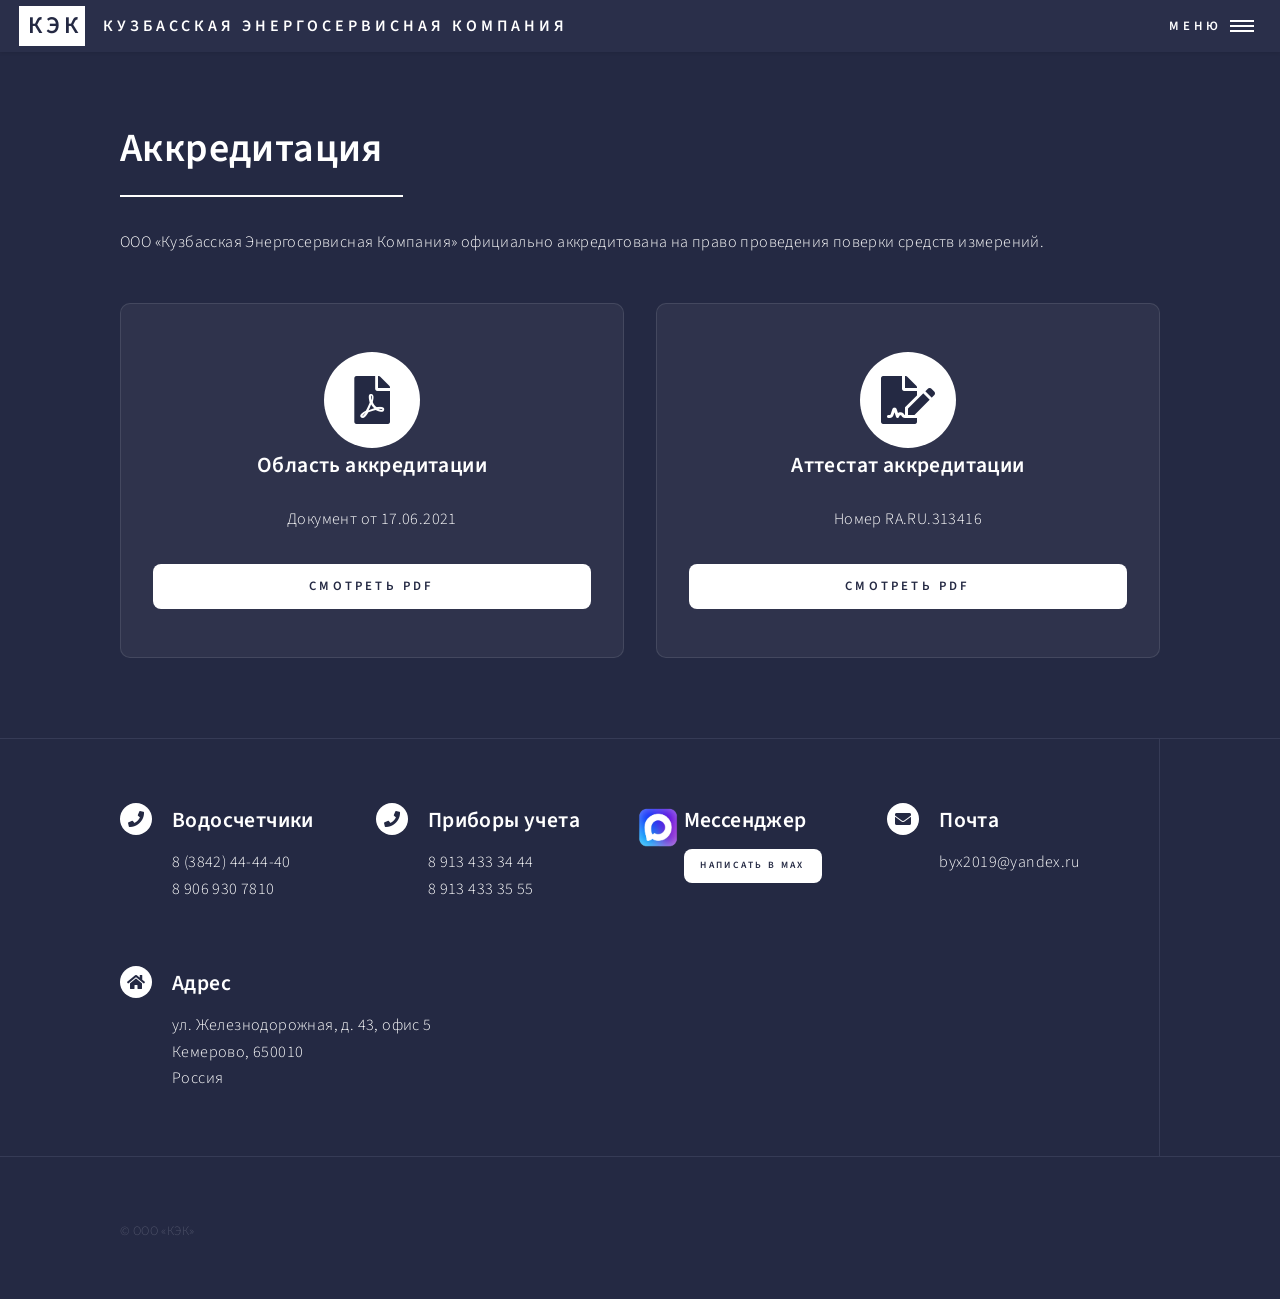
==== commit fe50e578: "Update elements.html" ====
--- a/elements.html
+++ b/elements.html
@@ -7,7 +7,7 @@
     <link rel="stylesheet" href="assets/css/main.css" />
     <noscript><link rel="stylesheet" href="assets/css/noscript.css" /></noscript>
     <style>
-        /* Увеличение логотипа */
+        
         #header .logo span {
         font-size: clamp(0.7rem, 2vw, 1rem);
         display: inline-block;
@@ -16,10 +16,10 @@
     #header .logo {
             display: flex !important;
             align-items: center;
-            gap: 10px; /* Отступ между КЭК и текстом */
+            gap: 10px; 
         }
 
-        /* Скругление и стиль кнопок */
+        
         .button {
             border-radius: 8px !important;
             transition: all 0.3s ease !important;
@@ -153,4 +153,4 @@
     <script src="assets/js/main.js"></script>
 
 </body>
-</html>+</html>
--- a/assets/css/main.css
+++ b/assets/css/main.css
@@ -1,3952 +1,3952 @@
-@import url(fontawesome-all.min.css);
-@import url("https://fonts.googleapis.com/css?family=Source+Sans+Pro:300,300italic,600,600italic");
-
+@import url(fontawesome-all.min.css);
+@import url("https://fonts.googleapis.com/css?family=Source+Sans+Pro:300,300italic,600,600italic");
+
 /*
 	Forty by HTML5 UP
 	html5up.net | @ajlkn
 	Free for personal and commercial use under the CCA 3.0 license (html5up.net/license)
-*/
-
-html, body, div, span, applet, object,
-iframe, h1, h2, h3, h4, h5, h6, p, blockquote,
-pre, a, abbr, acronym, address, big, cite,
-code, del, dfn, em, img, ins, kbd, q, s, samp,
-small, strike, strong, sub, sup, tt, var, b,
-u, i, center, dl, dt, dd, ol, ul, li, fieldset,
-form, label, legend, table, caption, tbody,
-tfoot, thead, tr, th, td, article, aside,
-canvas, details, embed, figure, figcaption,
-footer, header, hgroup, menu, nav, output, ruby,
-section, summary, time, mark, audio, video {
-	margin: 0;
-	padding: 0;
-	border: 0;
-	font-size: 100%;
-	font: inherit;
-	vertical-align: baseline;}
-
-article, aside, details, figcaption, figure,
-footer, header, hgroup, menu, nav, section {
-	display: block;}
-
-body {
-	line-height: 1;
-}
-
-ol, ul {
-	list-style: none;
-}
-
-blockquote, q {
-	quotes: none;
-}
-
-	blockquote:before, blockquote:after, q:before, q:after {
-		content: '';
-		content: none;
-	}
-
-table {
-	border-collapse: collapse;
-	border-spacing: 0;
-}
-
-body {
-	-webkit-text-size-adjust: none;
-}
-
-mark {
-	background-color: transparent;
-	color: inherit;
-}
-
-input::-moz-focus-inner {
-	border: 0;
-	padding: 0;
-}
-
-input, select, textarea {
-	-moz-appearance: none;
-	-webkit-appearance: none;
-	-ms-appearance: none;
-	appearance: none;
-}
-
-/* Basic */
-
-	@-ms-viewport {
-		width: device-width;
-	}
-
-	body {
-		-ms-overflow-style: scrollbar;
-	}
-
-	@media screen and (max-width: 480px) {
-
-		html, body {
-			min-width: 320px;
-		}
-
-	}
-
-	html {
-		box-sizing: border-box;
-	}
-
-	*, *:before, *:after {
-		box-sizing: inherit;
-	}
-
-	body {
-		background: #242943;
-	}
-
-		body.is-preload *, body.is-preload *:before, body.is-preload *:after {
-			-moz-animation: none !important;
-			-webkit-animation: none !important;
-			-ms-animation: none !important;
-			animation: none !important;
-			-moz-transition: none !important;
-			-webkit-transition: none !important;
-			-ms-transition: none !important;
-			transition: none !important;
-		}
-
-/* Type */
-
-	body, input, select, textarea {
-		color: #ffffff;
-		font-family: "Source Sans Pro", Helvetica, sans-serif;
-		font-size: 17pt;
-		font-weight: 300;
-		letter-spacing: 0.025em;
-		line-height: 1.65;
-	}
-
-		@media screen and (max-width: 1680px) {
-
-			body, input, select, textarea {
-				font-size: 14pt;
-			}
-
-		}
-
-		@media screen and (max-width: 1280px) {
-
-			body, input, select, textarea {
-				font-size: 12pt;
-			}
-
-		}
-
-		@media screen and (max-width: 360px) {
-
-			body, input, select, textarea {
-				font-size: 11pt;
-			}
-
-		}
-
-	a {
-		-moz-transition: color 0.2s ease-in-out, border-bottom-color 0.2s ease-in-out;
-		-webkit-transition: color 0.2s ease-in-out, border-bottom-color 0.2s ease-in-out;
-		-ms-transition: color 0.2s ease-in-out, border-bottom-color 0.2s ease-in-out;
-		transition: color 0.2s ease-in-out, border-bottom-color 0.2s ease-in-out;
-		border-bottom: dotted 1px;
-		color: inherit;
-		text-decoration: none;
-	}
-
-		a:hover {
-			border-bottom-color: transparent;
-			color: #9bf1ff !important;
-		}
-
-		a:active {
-			color: #53e3fb !important;
-		}
-
-	strong, b {
-		color: #ffffff;
-		font-weight: 600;
-	}
-
-	em, i {
-		font-style: italic;
-	}
-
-	p {
-		margin: 0 0 2em 0;
-	}
-
-	h1, h2, h3, h4, h5, h6 {
-		color: #ffffff;
-		font-weight: 600;
-		line-height: 1.65;
-		margin: 0 0 1em 0;
-	}
-
-		h1 a, h2 a, h3 a, h4 a, h5 a, h6 a {
-			color: inherit;
-			border-bottom: 0;
-		}
-
-	h1 {
-		font-size: 2.5em;
-	}
-
-	h2 {
-		font-size: 1.75em;
-	}
-
-	h3 {
-		font-size: 1.35em;
-	}
-
-	h4 {
-		font-size: 1.1em;
-	}
-
-	h5 {
-		font-size: 0.9em;
-	}
-
-	h6 {
-		font-size: 0.7em;
-	}
-
-	@media screen and (max-width: 736px) {
-
-		h1 {
-			font-size: 2em;
-		}
-
-		h2 {
-			font-size: 1.5em;
-		}
-
-		h3 {
-			font-size: 1.25em;
-		}
-
-	}
-
-	sub {
-		font-size: 0.8em;
-		position: relative;
-		top: 0.5em;
-	}
-
-	sup {
-		font-size: 0.8em;
-		position: relative;
-		top: -0.5em;
-	}
-
-	blockquote {
-		border-left: solid 4px rgba(212, 212, 255, 0.1);
-		font-style: italic;
-		margin: 0 0 2em 0;
-		padding: 0.5em 0 0.5em 2em;
-	}
-
-	code {
-		background: rgba(212, 212, 255, 0.035);
-		font-family: "Courier New", monospace;
-		font-size: 0.9em;
-		margin: 0 0.25em;
-		padding: 0.25em 0.65em;
-	}
-
-	pre {
-		-webkit-overflow-scrolling: touch;
-		font-family: "Courier New", monospace;
-		font-size: 0.9em;
-		margin: 0 0 2em 0;
-	}
-
-		pre code {
-			display: block;
-			line-height: 1.75;
-			padding: 1em 1.5em;
-			overflow-x: auto;
-		}
-
-	hr {
-		border: 0;
-		border-bottom: solid 1px rgba(212, 212, 255, 0.1);
-		margin: 2em 0;
-	}
-
-		hr.major {
-			margin: 3em 0;
-		}
-
-	.align-left {
-		text-align: left;
-	}
-
-	.align-center {
-		text-align: center;
-	}
-
-	.align-right {
-		text-align: right;
-	}
-
-/* Row */
-
-	.row {
-		display: flex;
-		flex-wrap: wrap;
-		box-sizing: border-box;
-		align-items: stretch;
-	}
-
-		.row > * {
-			box-sizing: border-box;
-		}
-
-		.row.gtr-uniform > * > :last-child {
-			margin-bottom: 0;
-		}
-
-		.row.aln-left {
-			justify-content: flex-start;
-		}
-
-		.row.aln-center {
-			justify-content: center;
-		}
-
-		.row.aln-right {
-			justify-content: flex-end;
-		}
-
-		.row.aln-top {
-			align-items: flex-start;
-		}
-
-		.row.aln-middle {
-			align-items: center;
-		}
-
-		.row.aln-bottom {
-			align-items: flex-end;
-		}
-
-		.row > .imp {
-			order: -1;
-		}
-
-		.row > .col-1 {
-			width: 8.33333%;
-		}
-
-		.row > .off-1 {
-			margin-left: 8.33333%;
-		}
-
-		.row > .col-2 {
-			width: 16.66667%;
-		}
-
-		.row > .off-2 {
-			margin-left: 16.66667%;
-		}
-
-		.row > .col-3 {
-			width: 25%;
-		}
-
-		.row > .off-3 {
-			margin-left: 25%;
-		}
-
-		.row > .col-4 {
-			width: 33.33333%;
-		}
-
-		.row > .off-4 {
-			margin-left: 33.33333%;
-		}
-
-		.row > .col-5 {
-			width: 41.66667%;
-		}
-
-		.row > .off-5 {
-			margin-left: 41.66667%;
-		}
-
-		.row > .col-6 {
-			width: 50%;
-		}
-
-		.row > .off-6 {
-			margin-left: 50%;
-		}
-
-		.row > .col-7 {
-			width: 58.33333%;
-		}
-
-		.row > .off-7 {
-			margin-left: 58.33333%;
-		}
-
-		.row > .col-8 {
-			width: 66.66667%;
-		}
-
-		.row > .off-8 {
-			margin-left: 66.66667%;
-		}
-
-		.row > .col-9 {
-			width: 75%;
-		}
-
-		.row > .off-9 {
-			margin-left: 75%;
-		}
-
-		.row > .col-10 {
-			width: 83.33333%;
-		}
-
-		.row > .off-10 {
-			margin-left: 83.33333%;
-		}
-
-		.row > .col-11 {
-			width: 91.66667%;
-		}
-
-		.row > .off-11 {
-			margin-left: 91.66667%;
-		}
-
-		.row > .col-12 {
-			width: 100%;
-		}
-
-		.row > .off-12 {
-			margin-left: 100%;
-		}
-
-		.row.gtr-0 {
-			margin-top: 0;
-			margin-left: 0em;
-		}
-
-			.row.gtr-0 > * {
-				padding: 0 0 0 0em;
-			}
-
-			.row.gtr-0.gtr-uniform {
-				margin-top: 0em;
-			}
-
-				.row.gtr-0.gtr-uniform > * {
-					padding-top: 0em;
-				}
-
-		.row.gtr-25 {
-			margin-top: 0;
-			margin-left: -0.5em;
-		}
-
-			.row.gtr-25 > * {
-				padding: 0 0 0 0.5em;
-			}
-
-			.row.gtr-25.gtr-uniform {
-				margin-top: -0.5em;
-			}
-
-				.row.gtr-25.gtr-uniform > * {
-					padding-top: 0.5em;
-				}
-
-		.row.gtr-50 {
-			margin-top: 0;
-			margin-left: -1em;
-		}
-
-			.row.gtr-50 > * {
-				padding: 0 0 0 1em;
-			}
-
-			.row.gtr-50.gtr-uniform {
-				margin-top: -1em;
-			}
-
-				.row.gtr-50.gtr-uniform > * {
-					padding-top: 1em;
-				}
-
-		.row {
-			margin-top: 0;
-			margin-left: -2em;
-		}
-
-			.row > * {
-				padding: 0 0 0 2em;
-			}
-
-			.row.gtr-uniform {
-				margin-top: -2em;
-			}
-
-				.row.gtr-uniform > * {
-					padding-top: 2em;
-				}
-
-		.row.gtr-150 {
-			margin-top: 0;
-			margin-left: -3em;
-		}
-
-			.row.gtr-150 > * {
-				padding: 0 0 0 3em;
-			}
-
-			.row.gtr-150.gtr-uniform {
-				margin-top: -3em;
-			}
-
-				.row.gtr-150.gtr-uniform > * {
-					padding-top: 3em;
-				}
-
-		.row.gtr-200 {
-			margin-top: 0;
-			margin-left: -4em;
-		}
-
-			.row.gtr-200 > * {
-				padding: 0 0 0 4em;
-			}
-
-			.row.gtr-200.gtr-uniform {
-				margin-top: -4em;
-			}
-
-				.row.gtr-200.gtr-uniform > * {
-					padding-top: 4em;
-				}
-
-		@media screen and (max-width: 1680px) {
-
-			.row {
-				display: flex;
-				flex-wrap: wrap;
-				box-sizing: border-box;
-				align-items: stretch;
-			}
-
-				.row > * {
-					box-sizing: border-box;
-				}
-
-				.row.gtr-uniform > * > :last-child {
-					margin-bottom: 0;
-				}
-
-				.row.aln-left {
-					justify-content: flex-start;
-				}
-
-				.row.aln-center {
-					justify-content: center;
-				}
-
-				.row.aln-right {
-					justify-content: flex-end;
-				}
-
-				.row.aln-top {
-					align-items: flex-start;
-				}
-
-				.row.aln-middle {
-					align-items: center;
-				}
-
-				.row.aln-bottom {
-					align-items: flex-end;
-				}
-
-				.row > .imp-xlarge {
-					order: -1;
-				}
-
-				.row > .col-1-xlarge {
-					width: 8.33333%;
-				}
-
-				.row > .off-1-xlarge {
-					margin-left: 8.33333%;
-				}
-
-				.row > .col-2-xlarge {
-					width: 16.66667%;
-				}
-
-				.row > .off-2-xlarge {
-					margin-left: 16.66667%;
-				}
-
-				.row > .col-3-xlarge {
-					width: 25%;
-				}
-
-				.row > .off-3-xlarge {
-					margin-left: 25%;
-				}
-
-				.row > .col-4-xlarge {
-					width: 33.33333%;
-				}
-
-				.row > .off-4-xlarge {
-					margin-left: 33.33333%;
-				}
-
-				.row > .col-5-xlarge {
-					width: 41.66667%;
-				}
-
-				.row > .off-5-xlarge {
-					margin-left: 41.66667%;
-				}
-
-				.row > .col-6-xlarge {
-					width: 50%;
-				}
-
-				.row > .off-6-xlarge {
-					margin-left: 50%;
-				}
-
-				.row > .col-7-xlarge {
-					width: 58.33333%;
-				}
-
-				.row > .off-7-xlarge {
-					margin-left: 58.33333%;
-				}
-
-				.row > .col-8-xlarge {
-					width: 66.66667%;
-				}
-
-				.row > .off-8-xlarge {
-					margin-left: 66.66667%;
-				}
-
-				.row > .col-9-xlarge {
-					width: 75%;
-				}
-
-				.row > .off-9-xlarge {
-					margin-left: 75%;
-				}
-
-				.row > .col-10-xlarge {
-					width: 83.33333%;
-				}
-
-				.row > .off-10-xlarge {
-					margin-left: 83.33333%;
-				}
-
-				.row > .col-11-xlarge {
-					width: 91.66667%;
-				}
-
-				.row > .off-11-xlarge {
-					margin-left: 91.66667%;
-				}
-
-				.row > .col-12-xlarge {
-					width: 100%;
-				}
-
-				.row > .off-12-xlarge {
-					margin-left: 100%;
-				}
-
-				.row.gtr-0 {
-					margin-top: 0;
-					margin-left: 0em;
-				}
-
-					.row.gtr-0 > * {
-						padding: 0 0 0 0em;
-					}
-
-					.row.gtr-0.gtr-uniform {
-						margin-top: 0em;
-					}
-
-						.row.gtr-0.gtr-uniform > * {
-							padding-top: 0em;
-						}
-
-				.row.gtr-25 {
-					margin-top: 0;
-					margin-left: -0.5em;
-				}
-
-					.row.gtr-25 > * {
-						padding: 0 0 0 0.5em;
-					}
-
-					.row.gtr-25.gtr-uniform {
-						margin-top: -0.5em;
-					}
-
-						.row.gtr-25.gtr-uniform > * {
-							padding-top: 0.5em;
-						}
-
-				.row.gtr-50 {
-					margin-top: 0;
-					margin-left: -1em;
-				}
-
-					.row.gtr-50 > * {
-						padding: 0 0 0 1em;
-					}
-
-					.row.gtr-50.gtr-uniform {
-						margin-top: -1em;
-					}
-
-						.row.gtr-50.gtr-uniform > * {
-							padding-top: 1em;
-						}
-
-				.row {
-					margin-top: 0;
-					margin-left: -2em;
-				}
-
-					.row > * {
-						padding: 0 0 0 2em;
-					}
-
-					.row.gtr-uniform {
-						margin-top: -2em;
-					}
-
-						.row.gtr-uniform > * {
-							padding-top: 2em;
-						}
-
-				.row.gtr-150 {
-					margin-top: 0;
-					margin-left: -3em;
-				}
-
-					.row.gtr-150 > * {
-						padding: 0 0 0 3em;
-					}
-
-					.row.gtr-150.gtr-uniform {
-						margin-top: -3em;
-					}
-
-						.row.gtr-150.gtr-uniform > * {
-							padding-top: 3em;
-						}
-
-				.row.gtr-200 {
-					margin-top: 0;
-					margin-left: -4em;
-				}
-
-					.row.gtr-200 > * {
-						padding: 0 0 0 4em;
-					}
-
-					.row.gtr-200.gtr-uniform {
-						margin-top: -4em;
-					}
-
-						.row.gtr-200.gtr-uniform > * {
-							padding-top: 4em;
-						}
-
-		}
-
-		@media screen and (max-width: 1280px) {
-
-			.row {
-				display: flex;
-				flex-wrap: wrap;
-				box-sizing: border-box;
-				align-items: stretch;
-			}
-
-				.row > * {
-					box-sizing: border-box;
-				}
-
-				.row.gtr-uniform > * > :last-child {
-					margin-bottom: 0;
-				}
-
-				.row.aln-left {
-					justify-content: flex-start;
-				}
-
-				.row.aln-center {
-					justify-content: center;
-				}
-
-				.row.aln-right {
-					justify-content: flex-end;
-				}
-
-				.row.aln-top {
-					align-items: flex-start;
-				}
-
-				.row.aln-middle {
-					align-items: center;
-				}
-
-				.row.aln-bottom {
-					align-items: flex-end;
-				}
-
-				.row > .imp-large {
-					order: -1;
-				}
-
-				.row > .col-1-large {
-					width: 8.33333%;
-				}
-
-				.row > .off-1-large {
-					margin-left: 8.33333%;
-				}
-
-				.row > .col-2-large {
-					width: 16.66667%;
-				}
-
-				.row > .off-2-large {
-					margin-left: 16.66667%;
-				}
-
-				.row > .col-3-large {
-					width: 25%;
-				}
-
-				.row > .off-3-large {
-					margin-left: 25%;
-				}
-
-				.row > .col-4-large {
-					width: 33.33333%;
-				}
-
-				.row > .off-4-large {
-					margin-left: 33.33333%;
-				}
-
-				.row > .col-5-large {
-					width: 41.66667%;
-				}
-
-				.row > .off-5-large {
-					margin-left: 41.66667%;
-				}
-
-				.row > .col-6-large {
-					width: 50%;
-				}
-
-				.row > .off-6-large {
-					margin-left: 50%;
-				}
-
-				.row > .col-7-large {
-					width: 58.33333%;
-				}
-
-				.row > .off-7-large {
-					margin-left: 58.33333%;
-				}
-
-				.row > .col-8-large {
-					width: 66.66667%;
-				}
-
-				.row > .off-8-large {
-					margin-left: 66.66667%;
-				}
-
-				.row > .col-9-large {
-					width: 75%;
-				}
-
-				.row > .off-9-large {
-					margin-left: 75%;
-				}
-
-				.row > .col-10-large {
-					width: 83.33333%;
-				}
-
-				.row > .off-10-large {
-					margin-left: 83.33333%;
-				}
-
-				.row > .col-11-large {
-					width: 91.66667%;
-				}
-
-				.row > .off-11-large {
-					margin-left: 91.66667%;
-				}
-
-				.row > .col-12-large {
-					width: 100%;
-				}
-
-				.row > .off-12-large {
-					margin-left: 100%;
-				}
-
-				.row.gtr-0 {
-					margin-top: 0;
-					margin-left: 0em;
-				}
-
-					.row.gtr-0 > * {
-						padding: 0 0 0 0em;
-					}
-
-					.row.gtr-0.gtr-uniform {
-						margin-top: 0em;
-					}
-
-						.row.gtr-0.gtr-uniform > * {
-							padding-top: 0em;
-						}
-
-				.row.gtr-25 {
-					margin-top: 0;
-					margin-left: -0.375em;
-				}
-
-					.row.gtr-25 > * {
-						padding: 0 0 0 0.375em;
-					}
-
-					.row.gtr-25.gtr-uniform {
-						margin-top: -0.375em;
-					}
-
-						.row.gtr-25.gtr-uniform > * {
-							padding-top: 0.375em;
-						}
-
-				.row.gtr-50 {
-					margin-top: 0;
-					margin-left: -0.75em;
-				}
-
-					.row.gtr-50 > * {
-						padding: 0 0 0 0.75em;
-					}
-
-					.row.gtr-50.gtr-uniform {
-						margin-top: -0.75em;
-					}
-
-						.row.gtr-50.gtr-uniform > * {
-							padding-top: 0.75em;
-						}
-
-				.row {
-					margin-top: 0;
-					margin-left: -1.5em;
-				}
-
-					.row > * {
-						padding: 0 0 0 1.5em;
-					}
-
-					.row.gtr-uniform {
-						margin-top: -1.5em;
-					}
-
-						.row.gtr-uniform > * {
-							padding-top: 1.5em;
-						}
-
-				.row.gtr-150 {
-					margin-top: 0;
-					margin-left: -2.25em;
-				}
-
-					.row.gtr-150 > * {
-						padding: 0 0 0 2.25em;
-					}
-
-					.row.gtr-150.gtr-uniform {
-						margin-top: -2.25em;
-					}
-
-						.row.gtr-150.gtr-uniform > * {
-							padding-top: 2.25em;
-						}
-
-				.row.gtr-200 {
-					margin-top: 0;
-					margin-left: -3em;
-				}
-
-					.row.gtr-200 > * {
-						padding: 0 0 0 3em;
-					}
-
-					.row.gtr-200.gtr-uniform {
-						margin-top: -3em;
-					}
-
-						.row.gtr-200.gtr-uniform > * {
-							padding-top: 3em;
-						}
-
-		}
-
-		@media screen and (max-width: 980px) {
-
-			.row {
-				display: flex;
-				flex-wrap: wrap;
-				box-sizing: border-box;
-				align-items: stretch;
-			}
-
-				.row > * {
-					box-sizing: border-box;
-				}
-
-				.row.gtr-uniform > * > :last-child {
-					margin-bottom: 0;
-				}
-
-				.row.aln-left {
-					justify-content: flex-start;
-				}
-
-				.row.aln-center {
-					justify-content: center;
-				}
-
-				.row.aln-right {
-					justify-content: flex-end;
-				}
-
-				.row.aln-top {
-					align-items: flex-start;
-				}
-
-				.row.aln-middle {
-					align-items: center;
-				}
-
-				.row.aln-bottom {
-					align-items: flex-end;
-				}
-
-				.row > .imp-medium {
-					order: -1;
-				}
-
-				.row > .col-1-medium {
-					width: 8.33333%;
-				}
-
-				.row > .off-1-medium {
-					margin-left: 8.33333%;
-				}
-
-				.row > .col-2-medium {
-					width: 16.66667%;
-				}
-
-				.row > .off-2-medium {
-					margin-left: 16.66667%;
-				}
-
-				.row > .col-3-medium {
-					width: 25%;
-				}
-
-				.row > .off-3-medium {
-					margin-left: 25%;
-				}
-
-				.row > .col-4-medium {
-					width: 33.33333%;
-				}
-
-				.row > .off-4-medium {
-					margin-left: 33.33333%;
-				}
-
-				.row > .col-5-medium {
-					width: 41.66667%;
-				}
-
-				.row > .off-5-medium {
-					margin-left: 41.66667%;
-				}
-
-				.row > .col-6-medium {
-					width: 50%;
-				}
-
-				.row > .off-6-medium {
-					margin-left: 50%;
-				}
-
-				.row > .col-7-medium {
-					width: 58.33333%;
-				}
-
-				.row > .off-7-medium {
-					margin-left: 58.33333%;
-				}
-
-				.row > .col-8-medium {
-					width: 66.66667%;
-				}
-
-				.row > .off-8-medium {
-					margin-left: 66.66667%;
-				}
-
-				.row > .col-9-medium {
-					width: 75%;
-				}
-
-				.row > .off-9-medium {
-					margin-left: 75%;
-				}
-
-				.row > .col-10-medium {
-					width: 83.33333%;
-				}
-
-				.row > .off-10-medium {
-					margin-left: 83.33333%;
-				}
-
-				.row > .col-11-medium {
-					width: 91.66667%;
-				}
-
-				.row > .off-11-medium {
-					margin-left: 91.66667%;
-				}
-
-				.row > .col-12-medium {
-					width: 100%;
-				}
-
-				.row > .off-12-medium {
-					margin-left: 100%;
-				}
-
-				.row.gtr-0 {
-					margin-top: 0;
-					margin-left: 0em;
-				}
-
-					.row.gtr-0 > * {
-						padding: 0 0 0 0em;
-					}
-
-					.row.gtr-0.gtr-uniform {
-						margin-top: 0em;
-					}
-
-						.row.gtr-0.gtr-uniform > * {
-							padding-top: 0em;
-						}
-
-				.row.gtr-25 {
-					margin-top: 0;
-					margin-left: -0.375em;
-				}
-
-					.row.gtr-25 > * {
-						padding: 0 0 0 0.375em;
-					}
-
-					.row.gtr-25.gtr-uniform {
-						margin-top: -0.375em;
-					}
-
-						.row.gtr-25.gtr-uniform > * {
-							padding-top: 0.375em;
-						}
-
-				.row.gtr-50 {
-					margin-top: 0;
-					margin-left: -0.75em;
-				}
-
-					.row.gtr-50 > * {
-						padding: 0 0 0 0.75em;
-					}
-
-					.row.gtr-50.gtr-uniform {
-						margin-top: -0.75em;
-					}
-
-						.row.gtr-50.gtr-uniform > * {
-							padding-top: 0.75em;
-						}
-
-				.row {
-					margin-top: 0;
-					margin-left: -1.5em;
-				}
-
-					.row > * {
-						padding: 0 0 0 1.5em;
-					}
-
-					.row.gtr-uniform {
-						margin-top: -1.5em;
-					}
-
-						.row.gtr-uniform > * {
-							padding-top: 1.5em;
-						}
-
-				.row.gtr-150 {
-					margin-top: 0;
-					margin-left: -2.25em;
-				}
-
-					.row.gtr-150 > * {
-						padding: 0 0 0 2.25em;
-					}
-
-					.row.gtr-150.gtr-uniform {
-						margin-top: -2.25em;
-					}
-
-						.row.gtr-150.gtr-uniform > * {
-							padding-top: 2.25em;
-						}
-
-				.row.gtr-200 {
-					margin-top: 0;
-					margin-left: -3em;
-				}
-
-					.row.gtr-200 > * {
-						padding: 0 0 0 3em;
-					}
-
-					.row.gtr-200.gtr-uniform {
-						margin-top: -3em;
-					}
-
-						.row.gtr-200.gtr-uniform > * {
-							padding-top: 3em;
-						}
-
-		}
-
-		@media screen and (max-width: 736px) {
-
-			.row {
-				display: flex;
-				flex-wrap: wrap;
-				box-sizing: border-box;
-				align-items: stretch;
-			}
-
-				.row > * {
-					box-sizing: border-box;
-				}
-
-				.row.gtr-uniform > * > :last-child {
-					margin-bottom: 0;
-				}
-
-				.row.aln-left {
-					justify-content: flex-start;
-				}
-
-				.row.aln-center {
-					justify-content: center;
-				}
-
-				.row.aln-right {
-					justify-content: flex-end;
-				}
-
-				.row.aln-top {
-					align-items: flex-start;
-				}
-
-				.row.aln-middle {
-					align-items: center;
-				}
-
-				.row.aln-bottom {
-					align-items: flex-end;
-				}
-
-				.row > .imp-small {
-					order: -1;
-				}
-
-				.row > .col-1-small {
-					width: 8.33333%;
-				}
-
-				.row > .off-1-small {
-					margin-left: 8.33333%;
-				}
-
-				.row > .col-2-small {
-					width: 16.66667%;
-				}
-
-				.row > .off-2-small {
-					margin-left: 16.66667%;
-				}
-
-				.row > .col-3-small {
-					width: 25%;
-				}
-
-				.row > .off-3-small {
-					margin-left: 25%;
-				}
-
-				.row > .col-4-small {
-					width: 33.33333%;
-				}
-
-				.row > .off-4-small {
-					margin-left: 33.33333%;
-				}
-
-				.row > .col-5-small {
-					width: 41.66667%;
-				}
-
-				.row > .off-5-small {
-					margin-left: 41.66667%;
-				}
-
-				.row > .col-6-small {
-					width: 50%;
-				}
-
-				.row > .off-6-small {
-					margin-left: 50%;
-				}
-
-				.row > .col-7-small {
-					width: 58.33333%;
-				}
-
-				.row > .off-7-small {
-					margin-left: 58.33333%;
-				}
-
-				.row > .col-8-small {
-					width: 66.66667%;
-				}
-
-				.row > .off-8-small {
-					margin-left: 66.66667%;
-				}
-
-				.row > .col-9-small {
-					width: 75%;
-				}
-
-				.row > .off-9-small {
-					margin-left: 75%;
-				}
-
-				.row > .col-10-small {
-					width: 83.33333%;
-				}
-
-				.row > .off-10-small {
-					margin-left: 83.33333%;
-				}
-
-				.row > .col-11-small {
-					width: 91.66667%;
-				}
-
-				.row > .off-11-small {
-					margin-left: 91.66667%;
-				}
-
-				.row > .col-12-small {
-					width: 100%;
-				}
-
-				.row > .off-12-small {
-					margin-left: 100%;
-				}
-
-				.row.gtr-0 {
-					margin-top: 0;
-					margin-left: 0em;
-				}
-
-					.row.gtr-0 > * {
-						padding: 0 0 0 0em;
-					}
-
-					.row.gtr-0.gtr-uniform {
-						margin-top: 0em;
-					}
-
-						.row.gtr-0.gtr-uniform > * {
-							padding-top: 0em;
-						}
-
-				.row.gtr-25 {
-					margin-top: 0;
-					margin-left: -0.3125em;
-				}
-
-					.row.gtr-25 > * {
-						padding: 0 0 0 0.3125em;
-					}
-
-					.row.gtr-25.gtr-uniform {
-						margin-top: -0.3125em;
-					}
-
-						.row.gtr-25.gtr-uniform > * {
-							padding-top: 0.3125em;
-						}
-
-				.row.gtr-50 {
-					margin-top: 0;
-					margin-left: -0.625em;
-				}
-
-					.row.gtr-50 > * {
-						padding: 0 0 0 0.625em;
-					}
-
-					.row.gtr-50.gtr-uniform {
-						margin-top: -0.625em;
-					}
-
-						.row.gtr-50.gtr-uniform > * {
-							padding-top: 0.625em;
-						}
-
-				.row {
-					margin-top: 0;
-					margin-left: -1.25em;
-				}
-
-					.row > * {
-						padding: 0 0 0 1.25em;
-					}
-
-					.row.gtr-uniform {
-						margin-top: -1.25em;
-					}
-
-						.row.gtr-uniform > * {
-							padding-top: 1.25em;
-						}
-
-				.row.gtr-150 {
-					margin-top: 0;
-					margin-left: -1.875em;
-				}
-
-					.row.gtr-150 > * {
-						padding: 0 0 0 1.875em;
-					}
-
-					.row.gtr-150.gtr-uniform {
-						margin-top: -1.875em;
-					}
-
-						.row.gtr-150.gtr-uniform > * {
-							padding-top: 1.875em;
-						}
-
-				.row.gtr-200 {
-					margin-top: 0;
-					margin-left: -2.5em;
-				}
-
-					.row.gtr-200 > * {
-						padding: 0 0 0 2.5em;
-					}
-
-					.row.gtr-200.gtr-uniform {
-						margin-top: -2.5em;
-					}
-
-						.row.gtr-200.gtr-uniform > * {
-							padding-top: 2.5em;
-						}
-
-		}
-
-		@media screen and (max-width: 480px) {
-
-			.row {
-				display: flex;
-				flex-wrap: wrap;
-				box-sizing: border-box;
-				align-items: stretch;
-			}
-
-				.row > * {
-					box-sizing: border-box;
-				}
-
-				.row.gtr-uniform > * > :last-child {
-					margin-bottom: 0;
-				}
-
-				.row.aln-left {
-					justify-content: flex-start;
-				}
-
-				.row.aln-center {
-					justify-content: center;
-				}
-
-				.row.aln-right {
-					justify-content: flex-end;
-				}
-
-				.row.aln-top {
-					align-items: flex-start;
-				}
-
-				.row.aln-middle {
-					align-items: center;
-				}
-
-				.row.aln-bottom {
-					align-items: flex-end;
-				}
-
-				.row > .imp-xsmall {
-					order: -1;
-				}
-
-				.row > .col-1-xsmall {
-					width: 8.33333%;
-				}
-
-				.row > .off-1-xsmall {
-					margin-left: 8.33333%;
-				}
-
-				.row > .col-2-xsmall {
-					width: 16.66667%;
-				}
-
-				.row > .off-2-xsmall {
-					margin-left: 16.66667%;
-				}
-
-				.row > .col-3-xsmall {
-					width: 25%;
-				}
-
-				.row > .off-3-xsmall {
-					margin-left: 25%;
-				}
-
-				.row > .col-4-xsmall {
-					width: 33.33333%;
-				}
-
-				.row > .off-4-xsmall {
-					margin-left: 33.33333%;
-				}
-
-				.row > .col-5-xsmall {
-					width: 41.66667%;
-				}
-
-				.row > .off-5-xsmall {
-					margin-left: 41.66667%;
-				}
-
-				.row > .col-6-xsmall {
-					width: 50%;
-				}
-
-				.row > .off-6-xsmall {
-					margin-left: 50%;
-				}
-
-				.row > .col-7-xsmall {
-					width: 58.33333%;
-				}
-
-				.row > .off-7-xsmall {
-					margin-left: 58.33333%;
-				}
-
-				.row > .col-8-xsmall {
-					width: 66.66667%;
-				}
-
-				.row > .off-8-xsmall {
-					margin-left: 66.66667%;
-				}
-
-				.row > .col-9-xsmall {
-					width: 75%;
-				}
-
-				.row > .off-9-xsmall {
-					margin-left: 75%;
-				}
-
-				.row > .col-10-xsmall {
-					width: 83.33333%;
-				}
-
-				.row > .off-10-xsmall {
-					margin-left: 83.33333%;
-				}
-
-				.row > .col-11-xsmall {
-					width: 91.66667%;
-				}
-
-				.row > .off-11-xsmall {
-					margin-left: 91.66667%;
-				}
-
-				.row > .col-12-xsmall {
-					width: 100%;
-				}
-
-				.row > .off-12-xsmall {
-					margin-left: 100%;
-				}
-
-				.row.gtr-0 {
-					margin-top: 0;
-					margin-left: 0em;
-				}
-
-					.row.gtr-0 > * {
-						padding: 0 0 0 0em;
-					}
-
-					.row.gtr-0.gtr-uniform {
-						margin-top: 0em;
-					}
-
-						.row.gtr-0.gtr-uniform > * {
-							padding-top: 0em;
-						}
-
-				.row.gtr-25 {
-					margin-top: 0;
-					margin-left: -0.3125em;
-				}
-
-					.row.gtr-25 > * {
-						padding: 0 0 0 0.3125em;
-					}
-
-					.row.gtr-25.gtr-uniform {
-						margin-top: -0.3125em;
-					}
-
-						.row.gtr-25.gtr-uniform > * {
-							padding-top: 0.3125em;
-						}
-
-				.row.gtr-50 {
-					margin-top: 0;
-					margin-left: -0.625em;
-				}
-
-					.row.gtr-50 > * {
-						padding: 0 0 0 0.625em;
-					}
-
-					.row.gtr-50.gtr-uniform {
-						margin-top: -0.625em;
-					}
-
-						.row.gtr-50.gtr-uniform > * {
-							padding-top: 0.625em;
-						}
-
-				.row {
-					margin-top: 0;
-					margin-left: -1.25em;
-				}
-
-					.row > * {
-						padding: 0 0 0 1.25em;
-					}
-
-					.row.gtr-uniform {
-						margin-top: -1.25em;
-					}
-
-						.row.gtr-uniform > * {
-							padding-top: 1.25em;
-						}
-
-				.row.gtr-150 {
-					margin-top: 0;
-					margin-left: -1.875em;
-				}
-
-					.row.gtr-150 > * {
-						padding: 0 0 0 1.875em;
-					}
-
-					.row.gtr-150.gtr-uniform {
-						margin-top: -1.875em;
-					}
-
-						.row.gtr-150.gtr-uniform > * {
-							padding-top: 1.875em;
-						}
-
-				.row.gtr-200 {
-					margin-top: 0;
-					margin-left: -2.5em;
-				}
-
-					.row.gtr-200 > * {
-						padding: 0 0 0 2.5em;
-					}
-
-					.row.gtr-200.gtr-uniform {
-						margin-top: -2.5em;
-					}
-
-						.row.gtr-200.gtr-uniform > * {
-							padding-top: 2.5em;
-						}
-
-		}
-
-/* Section/Article */
-
-	section.special, article.special {
-		text-align: center;
-	}
-
-	header.major {
-		width: -moz-max-content;
-		width: -webkit-max-content;
-		width: -ms-max-content;
-		width: max-content;
-		margin-bottom: 2em;
-	}
-
-		header.major > :first-child {
-			margin-bottom: 0;
-			width: calc(100% + 0.5em);
-		}
-
-			header.major > :first-child:after {
-				content: '';
-				background-color: #ffffff;
-				display: block;
-				height: 2px;
-				margin: 0.325em 0 0.5em 0;
-				width: 100%;
-			}
-
-		header.major > p {
-			font-size: 0.7em;
-			font-weight: 600;
-			letter-spacing: 0.25em;
-			margin-bottom: 0;
-			text-transform: uppercase;
-		}
-
-		body.is-ie header.major > :first-child:after {
-			max-width: 9em;
-		}
-
-		body.is-ie header.major > h1:after {
-			max-width: 100% !important;
-		}
-
-	@media screen and (max-width: 736px) {
-
-		header.major > p br {
-			display: none;
-		}
-
-	}
-
-/* Form */
-
-	form {
-		margin: 0 0 2em 0;
-	}
-
-		form > :last-child {
-			margin-bottom: 0;
-		}
-
-		form > .fields {
-			display: -moz-flex;
-			display: -webkit-flex;
-			display: -ms-flex;
-			display: flex;
-			-moz-flex-wrap: wrap;
-			-webkit-flex-wrap: wrap;
-			-ms-flex-wrap: wrap;
-			flex-wrap: wrap;
-			width: calc(100% + 3em);
-			margin: -1.5em 0 2em -1.5em;
-		}
-
-			form > .fields > .field {
-				-moz-flex-grow: 0;
-				-webkit-flex-grow: 0;
-				-ms-flex-grow: 0;
-				flex-grow: 0;
-				-moz-flex-shrink: 0;
-				-webkit-flex-shrink: 0;
-				-ms-flex-shrink: 0;
-				flex-shrink: 0;
-				padding: 1.5em 0 0 1.5em;
-				width: calc(100% - 1.5em);
-			}
-
-				form > .fields > .field.half {
-					width: calc(50% - 0.75em);
-				}
-
-				form > .fields > .field.third {
-					width: calc(100%/3 - 0.5em);
-				}
-
-				form > .fields > .field.quarter {
-					width: calc(25% - 0.375em);
-				}
-
-		@media screen and (max-width: 480px) {
-
-			form > .fields {
-				width: calc(100% + 3em);
-				margin: -1.5em 0 2em -1.5em;
-			}
-
-				form > .fields > .field {
-					padding: 1.5em 0 0 1.5em;
-					width: calc(100% - 1.5em);
-				}
-
-					form > .fields > .field.half {
-						width: calc(100% - 1.5em);
-					}
-
-					form > .fields > .field.third {
-						width: calc(100% - 1.5em);
-					}
-
-					form > .fields > .field.quarter {
-						width: calc(100% - 1.5em);
-					}
-
-		}
-
-	label {
-		color: #ffffff;
-		display: block;
-		font-size: 0.8em;
-		font-weight: 600;
-		letter-spacing: 0.25em;
-		margin: 0 0 1em 0;
-		text-transform: uppercase;
-	}
-
-	input[type="text"],
-	input[type="password"],
-	input[type="email"],
-	input[type="tel"],
-	input[type="search"],
-	input[type="url"],
-	select,
-	textarea {
-		-moz-appearance: none;
-		-webkit-appearance: none;
-		-ms-appearance: none;
-		appearance: none;
-		background: rgba(212, 212, 255, 0.035);
-		border: none;
-		border-radius: 0;
-		color: inherit;
-		display: block;
-		outline: 0;
-		padding: 0 1em;
-		text-decoration: none;
-		width: 100%;
-	}
-
-		input[type="text"]:invalid,
-		input[type="password"]:invalid,
-		input[type="email"]:invalid,
-		input[type="tel"]:invalid,
-		input[type="search"]:invalid,
-		input[type="url"]:invalid,
-		select:invalid,
-		textarea:invalid {
-			box-shadow: none;
-		}
-
-		input[type="text"]:focus,
-		input[type="password"]:focus,
-		input[type="email"]:focus,
-		input[type="tel"]:focus,
-		input[type="search"]:focus,
-		input[type="url"]:focus,
-		select:focus,
-		textarea:focus {
-			border-color: #9bf1ff;
-			box-shadow: 0 0 0 2px #9bf1ff;
-		}
-
-	select {
-		background-image: url("data:image/svg+xml;charset=utf8,%3Csvg xmlns='http://www.w3.org/2000/svg' width='40' height='40' preserveAspectRatio='none' viewBox='0 0 40 40'%3E%3Cpath d='M9.4,12.3l10.4,10.4l10.4-10.4c0.2-0.2,0.5-0.4,0.9-0.4c0.3,0,0.6,0.1,0.9,0.4l3.3,3.3c0.2,0.2,0.4,0.5,0.4,0.9 c0,0.4-0.1,0.6-0.4,0.9L20.7,31.9c-0.2,0.2-0.5,0.4-0.9,0.4c-0.3,0-0.6-0.1-0.9-0.4L4.3,17.3c-0.2-0.2-0.4-0.5-0.4-0.9 c0-0.4,0.1-0.6,0.4-0.9l3.3-3.3c0.2-0.2,0.5-0.4,0.9-0.4S9.1,12.1,9.4,12.3z' fill='rgba(212, 212, 255, 0.1)' /%3E%3C/svg%3E");
-		background-size: 1.25rem;
-		background-repeat: no-repeat;
-		background-position: calc(100% - 1rem) center;
-		height: 2.75em;
-		padding-right: 2.75em;
-		text-overflow: ellipsis;
-	}
-
-		select option {
-			color: #ffffff;
-			background: #242943;
-		}
-
-		select:focus::-ms-value {
-			background-color: transparent;
-		}
-
-		select::-ms-expand {
-			display: none;
-		}
-
-	input[type="text"],
-	input[type="password"],
-	input[type="email"],
-	input[type="tel"],
-	input[type="search"],
-	input[type="url"],
-	select {
-		height: 2.75em;
-	}
-
-	textarea {
-		padding: 0.75em 1em;
-	}
-
-	input[type="checkbox"],
-	input[type="radio"] {
-		-moz-appearance: none;
-		-webkit-appearance: none;
-		-ms-appearance: none;
-		appearance: none;
-		display: block;
-		float: left;
-		margin-right: -2em;
-		opacity: 0;
-		width: 1em;
-		z-index: -1;
-	}
-
-		input[type="checkbox"] + label,
-		input[type="radio"] + label {
-			text-decoration: none;
-			color: #ffffff;
-			cursor: pointer;
-			display: inline-block;
-			font-weight: 300;
-			padding-left: 2.65em;
-			padding-right: 0.75em;
-			position: relative;
-		}
-
-			input[type="checkbox"] + label:before,
-			input[type="radio"] + label:before {
-				-moz-osx-font-smoothing: grayscale;
-				-webkit-font-smoothing: antialiased;
-				display: inline-block;
-				font-style: normal;
-				font-variant: normal;
-				text-rendering: auto;
-				line-height: 1;
-				text-transform: none !important;
-				font-family: 'Font Awesome 5 Free';
-				font-weight: 900;
-			}
-
-			input[type="checkbox"] + label:before,
-			input[type="radio"] + label:before {
-				background: rgba(212, 212, 255, 0.035);
-				content: '';
-				display: inline-block;
-				font-size: 0.8em;
-				height: 2.0625em;
-				left: 0;
-				letter-spacing: 0;
-				line-height: 2.0625em;
-				position: absolute;
-				text-align: center;
-				top: 0;
-				width: 2.0625em;
-			}
-
-		input[type="checkbox"]:checked + label:before,
-		input[type="radio"]:checked + label:before {
-			background: #ffffff;
-			border-color: #9bf1ff;
-			content: '\f00c';
-			color: #242943;
-		}
-
-		input[type="checkbox"]:focus + label:before,
-		input[type="radio"]:focus + label:before {
-			box-shadow: 0 0 0 2px #9bf1ff;
-		}
-
-	input[type="radio"] + label:before {
-		border-radius: 100%;
-	}
-
-	::-webkit-input-placeholder {
-		color: rgba(244, 244, 255, 0.2) !important;
-		opacity: 1.0;
-	}
-
-	:-moz-placeholder {
-		color: rgba(244, 244, 255, 0.2) !important;
-		opacity: 1.0;
-	}
-
-	::-moz-placeholder {
-		color: rgba(244, 244, 255, 0.2) !important;
-		opacity: 1.0;
-	}
-
-	:-ms-input-placeholder {
-		color: rgba(244, 244, 255, 0.2) !important;
-		opacity: 1.0;
-	}
-
-/* Box */
-
-	.box {
-		border: solid 1px rgba(212, 212, 255, 0.1);
-		margin-bottom: 2em;
-		padding: 1.5em;
-	}
-
-		.box > :last-child,
-		.box > :last-child > :last-child,
-		.box > :last-child > :last-child > :last-child {
-			margin-bottom: 0;
-		}
-
-		.box.alt {
-			border: 0;
-			border-radius: 0;
-			padding: 0;
-		}
-
-/* Icon */
-
-	.icon {
-		text-decoration: none;
-		border-bottom: none;
-		position: relative;
-	}
-
-		.icon:before {
-			-moz-osx-font-smoothing: grayscale;
-			-webkit-font-smoothing: antialiased;
-			display: inline-block;
-			font-style: normal;
-			font-variant: normal;
-			text-rendering: auto;
-			line-height: 1;
-			text-transform: none !important;
-			font-family: 'Font Awesome 5 Free';
-			font-weight: 400;
-		}
-
-		.icon > .label {
-			display: none;
-		}
-
-		.icon:before {
-			line-height: inherit;
-		}
-
-		.icon.solid:before {
-			font-weight: 900;
-		}
-
-		.icon.brands:before {
-			font-family: 'Font Awesome 5 Brands';
-		}
-
-		.icon.alt:before {
-			background-color: #ffffff;
-			border-radius: 100%;
-			color: #242943;
-			display: inline-block;
-			height: 2em;
-			line-height: 2em;
-			text-align: center;
-			width: 2em;
-		}
-
-	a.icon.alt:before {
-		-moz-transition: background-color 0.2s ease-in-out;
-		-webkit-transition: background-color 0.2s ease-in-out;
-		-ms-transition: background-color 0.2s ease-in-out;
-		transition: background-color 0.2s ease-in-out;
-	}
-
-	a.icon.alt:hover:before {
-		background-color: #6fc3df;
-	}
-
-	a.icon.alt:active:before {
-		background-color: #37a6cb;
-	}
-
-/* Image */
-
-	.image {
-		border: 0;
-		display: inline-block;
-		position: relative;
-	}
-
-		.image img {
-			display: block;
-		}
-
-		.image.left, .image.right {
-			max-width: 30%;
-		}
-
-			.image.left img, .image.right img {
-				width: 100%;
-			}
-
-		.image.left {
-			float: left;
-			margin: 0 1.5em 1.25em 0;
-			top: 0.25em;
-		}
-
-		.image.right {
-			float: right;
-			margin: 0 0 1.25em 1.5em;
-			top: 0.25em;
-		}
-
-		.image.fit {
-			display: block;
-			margin: 0 0 2em 0;
-			width: 100%;
-		}
-
-			.image.fit img {
-				width: 100%;
-			}
-
-		.image.main {
-			display: block;
-			margin: 2.5em 0;
-			width: 100%;
-		}
-
-			.image.main img {
-				width: 100%;
-			}
-
-			@media screen and (max-width: 736px) {
-
-				.image.main {
-					margin: 1.5em 0;
-				}
-
-			}
-
-/* List */
-
-	ol {
-		list-style: decimal;
-		margin: 0 0 2em 0;
-		padding-left: 1.25em;
-	}
-
-		ol li {
-			padding-left: 0.25em;
-		}
-
-	ul {
-		list-style: disc;
-		margin: 0 0 2em 0;
-		padding-left: 1em;
-	}
-
-		ul li {
-			padding-left: 0.5em;
-		}
-
-		ul.alt {
-			list-style: none;
-			padding-left: 0;
-		}
-
-			ul.alt li {
-				border-top: solid 1px rgba(212, 212, 255, 0.1);
-				padding: 0.5em 0;
-			}
-
-				ul.alt li:first-child {
-					border-top: 0;
-					padding-top: 0;
-				}
-
-	dl {
-		margin: 0 0 2em 0;
-	}
-
-		dl dt {
-			display: block;
-			font-weight: 600;
-			margin: 0 0 1em 0;
-		}
-
-		dl dd {
-			margin-left: 2em;
-		}
-
-/* Actions */
-
-	ul.actions {
-		display: -moz-flex;
-		display: -webkit-flex;
-		display: -ms-flex;
-		display: flex;
-		cursor: default;
-		list-style: none;
-		margin-left: -1em;
-		padding-left: 0;
-	}
-
-		ul.actions li {
-			padding: 0 0 0 1em;
-			vertical-align: middle;
-		}
-
-		ul.actions.special {
-			-moz-justify-content: center;
-			-webkit-justify-content: center;
-			-ms-justify-content: center;
-			justify-content: center;
-			width: 100%;
-			margin-left: 0;
-		}
-
-			ul.actions.special li:first-child {
-				padding-left: 0;
-			}
-
-		ul.actions.stacked {
-			-moz-flex-direction: column;
-			-webkit-flex-direction: column;
-			-ms-flex-direction: column;
-			flex-direction: column;
-			margin-left: 0;
-		}
-
-			ul.actions.stacked li {
-				padding: 1.3em 0 0 0;
-			}
-
-				ul.actions.stacked li:first-child {
-					padding-top: 0;
-				}
-
-		ul.actions.fit {
-			width: calc(100% + 1em);
-		}
-
-			ul.actions.fit li {
-				-moz-flex-grow: 1;
-				-webkit-flex-grow: 1;
-				-ms-flex-grow: 1;
-				flex-grow: 1;
-				-moz-flex-shrink: 1;
-				-webkit-flex-shrink: 1;
-				-ms-flex-shrink: 1;
-				flex-shrink: 1;
-				width: 100%;
-			}
-
-				ul.actions.fit li > * {
-					width: 100%;
-				}
-
-			ul.actions.fit.stacked {
-				width: 100%;
-			}
-
-/* Icons */
-
-	ul.icons {
-		cursor: default;
-		list-style: none;
-		padding-left: 0;
-	}
-
-		ul.icons li {
-			display: inline-block;
-			padding: 0 1em 0 0;
-		}
-
-			ul.icons li:last-child {
-				padding-right: 0;
-			}
-
-		@media screen and (max-width: 736px) {
-
-			ul.icons li {
-				padding: 0 0.75em 0 0;
-			}
-
-		}
-
-/* Pagination */
-
-	ul.pagination {
-		cursor: default;
-		list-style: none;
-		padding-left: 0;
-	}
-
-		ul.pagination li {
-			display: inline-block;
-			padding-left: 0;
-			vertical-align: middle;
-		}
-
-			ul.pagination li > .page {
-				-moz-transition: background-color 0.2s ease-in-out, color 0.2s ease-in-out;
-				-webkit-transition: background-color 0.2s ease-in-out, color 0.2s ease-in-out;
-				-ms-transition: background-color 0.2s ease-in-out, color 0.2s ease-in-out;
-				transition: background-color 0.2s ease-in-out, color 0.2s ease-in-out;
-				border-bottom: 0;
-				display: inline-block;
-				font-size: 0.8em;
-				font-weight: 600;
-				height: 1.5em;
-				line-height: 1.5em;
-				margin: 0 0.125em;
-				min-width: 1.5em;
-				padding: 0 0.5em;
-				text-align: center;
-			}
-
-				ul.pagination li > .page.active {
-					background-color: #ffffff;
-					color: #242943;
-				}
-
-					ul.pagination li > .page.active:hover {
-						background-color: #9bf1ff;
-						color: #242943 !important;
-					}
-
-					ul.pagination li > .page.active:active {
-						background-color: #53e3fb;
-					}
-
-			ul.pagination li:first-child {
-				padding-right: 0.75em;
-			}
-
-			ul.pagination li:last-child {
-				padding-left: 0.75em;
-			}
-
-		@media screen and (max-width: 480px) {
-
-			ul.pagination li:nth-child(n+2):nth-last-child(n+2) {
-				display: none;
-			}
-
-			ul.pagination li:first-child {
-				padding-right: 0;
-			}
-
-		}
-
-/* Table */
-
-	.table-wrapper {
-		-webkit-overflow-scrolling: touch;
-		overflow-x: auto;
-	}
-
-	table {
-		margin: 0 0 2em 0;
-		width: 100%;
-	}
-
-		table tbody tr {
-			border: solid 1px rgba(212, 212, 255, 0.1);
-			border-left: 0;
-			border-right: 0;
-		}
-
-			table tbody tr:nth-child(2n + 1) {
-				background-color: rgba(212, 212, 255, 0.035);
-			}
-
-		table td {
-			padding: 0.75em 0.75em;
-		}
-
-		table th {
-			color: #ffffff;
-			font-size: 0.9em;
-			font-weight: 600;
-			padding: 0 0.75em 0.75em 0.75em;
-			text-align: left;
-		}
-
-		table thead {
-			border-bottom: solid 2px rgba(212, 212, 255, 0.1);
-		}
-
-		table tfoot {
-			border-top: solid 2px rgba(212, 212, 255, 0.1);
-		}
-
-		table.alt {
-			border-collapse: separate;
-		}
-
-			table.alt tbody tr td {
-				border: solid 1px rgba(212, 212, 255, 0.1);
-				border-left-width: 0;
-				border-top-width: 0;
-			}
-
-				table.alt tbody tr td:first-child {
-					border-left-width: 1px;
-				}
-
-			table.alt tbody tr:first-child td {
-				border-top-width: 1px;
-			}
-
-			table.alt thead {
-				border-bottom: 0;
-			}
-
-			table.alt tfoot {
-				border-top: 0;
-			}
-
-/* Button */
-
-	input[type="submit"],
-	input[type="reset"],
-	input[type="button"],
-	button,
-	.button {
-		-moz-appearance: none;
-		-webkit-appearance: none;
-		-ms-appearance: none;
-		appearance: none;
-		-moz-transition: background-color 0.2s ease-in-out, box-shadow 0.2s ease-in-out, color 0.2s ease-in-out;
-		-webkit-transition: background-color 0.2s ease-in-out, box-shadow 0.2s ease-in-out, color 0.2s ease-in-out;
-		-ms-transition: background-color 0.2s ease-in-out, box-shadow 0.2s ease-in-out, color 0.2s ease-in-out;
-		transition: background-color 0.2s ease-in-out, box-shadow 0.2s ease-in-out, color 0.2s ease-in-out;
-		background-color: transparent;
-		border: 0;
-		border-radius: 0;
-		box-shadow: inset 0 0 0 2px #ffffff;
-		color: #ffffff;
-		cursor: pointer;
-		display: inline-block;
-		font-size: 0.8em;
-		font-weight: 600;
-		height: 3.5em;
-		letter-spacing: 0.25em;
-		line-height: 3.5em;
-		padding: 0 1.75em;
-		text-align: center;
-		text-decoration: none;
-		text-transform: uppercase;
-		white-space: nowrap;
-	}
-
-		input[type="submit"]:hover, input[type="submit"]:active,
-		input[type="reset"]:hover,
-		input[type="reset"]:active,
-		input[type="button"]:hover,
-		input[type="button"]:active,
-		button:hover,
-		button:active,
-		.button:hover,
-		.button:active {
-			box-shadow: inset 0 0 0 2px #9bf1ff;
-			color: #9bf1ff;
-		}
-
-		input[type="submit"]:active,
-		input[type="reset"]:active,
-		input[type="button"]:active,
-		button:active,
-		.button:active {
-			background-color: rgba(155, 241, 255, 0.1);
-			box-shadow: inset 0 0 0 2px #53e3fb;
-			color: #53e3fb;
-		}
-
-		input[type="submit"].icon:before,
-		input[type="reset"].icon:before,
-		input[type="button"].icon:before,
-		button.icon:before,
-		.button.icon:before {
-			margin-right: 0.5em;
-		}
-
-		input[type="submit"].fit,
-		input[type="reset"].fit,
-		input[type="button"].fit,
-		button.fit,
-		.button.fit {
-			width: 100%;
-		}
-
-		input[type="submit"].small,
-		input[type="reset"].small,
-		input[type="button"].small,
-		button.small,
-		.button.small {
-			font-size: 0.6em;
-		}
-
-		input[type="submit"].large,
-		input[type="reset"].large,
-		input[type="button"].large,
-		button.large,
-		.button.large {
-			font-size: 1.25em;
-			height: 3em;
-			line-height: 3em;
-		}
-
-		input[type="submit"].next,
-		input[type="reset"].next,
-		input[type="button"].next,
-		button.next,
-		.button.next {
-			padding-right: 4.5em;
-			position: relative;
-		}
-
-			input[type="submit"].next:before, input[type="submit"].next:after,
-			input[type="reset"].next:before,
-			input[type="reset"].next:after,
-			input[type="button"].next:before,
-			input[type="button"].next:after,
-			button.next:before,
-			button.next:after,
-			.button.next:before,
-			.button.next:after {
-				-moz-transition: opacity 0.2s ease-in-out;
-				-webkit-transition: opacity 0.2s ease-in-out;
-				-ms-transition: opacity 0.2s ease-in-out;
-				transition: opacity 0.2s ease-in-out;
-				background-position: center right;
-				background-repeat: no-repeat;
-				background-size: 36px 24px;
-				content: '';
-				display: block;
-				height: 100%;
-				position: absolute;
-				right: 1.5em;
-				top: 0;
-				vertical-align: middle;
-				width: 36px;
-			}
-
-			input[type="submit"].next:before,
-			input[type="reset"].next:before,
-			input[type="button"].next:before,
-			button.next:before,
-			.button.next:before {
-				background-image: url("data:image/svg+xml;charset=utf8,%3Csvg xmlns='http://www.w3.org/2000/svg' xmlns:xlink='http://www.w3.org/1999/xlink' width='36px' height='24px' viewBox='0 0 36 24' zoomAndPan='disable'%3E%3Cstyle%3Eline %7B stroke: %23ffffff%3B stroke-width: 2px%3B %7D%3C/style%3E%3Cline x1='0' y1='12' x2='34' y2='12' /%3E%3Cline x1='25' y1='4' x2='34' y2='12.5' /%3E%3Cline x1='25' y1='20' x2='34' y2='11.5' /%3E%3C/svg%3E");
-			}
-
-			input[type="submit"].next:after,
-			input[type="reset"].next:after,
-			input[type="button"].next:after,
-			button.next:after,
-			.button.next:after {
-				background-image: url("data:image/svg+xml;charset=utf8,%3Csvg xmlns='http://www.w3.org/2000/svg' xmlns:xlink='http://www.w3.org/1999/xlink' width='36px' height='24px' viewBox='0 0 36 24' zoomAndPan='disable'%3E%3Cstyle%3Eline %7B stroke: %239bf1ff%3B stroke-width: 2px%3B %7D%3C/style%3E%3Cline x1='0' y1='12' x2='34' y2='12' /%3E%3Cline x1='25' y1='4' x2='34' y2='12.5' /%3E%3Cline x1='25' y1='20' x2='34' y2='11.5' /%3E%3C/svg%3E");
-				opacity: 0;
-				z-index: 1;
-			}
-
-			input[type="submit"].next:hover:after, input[type="submit"].next:active:after,
-			input[type="reset"].next:hover:after,
-			input[type="reset"].next:active:after,
-			input[type="button"].next:hover:after,
-			input[type="button"].next:active:after,
-			button.next:hover:after,
-			button.next:active:after,
-			.button.next:hover:after,
-			.button.next:active:after {
-				opacity: 1;
-			}
-
-			@media screen and (max-width: 1280px) {
-
-				input[type="submit"].next,
-				input[type="reset"].next,
-				input[type="button"].next,
-				button.next,
-				.button.next {
-					padding-right: 5em;
-				}
-
-			}
-
-		input[type="submit"].primary,
-		input[type="reset"].primary,
-		input[type="button"].primary,
-		button.primary,
-		.button.primary {
-			background-color: #ffffff;
-			box-shadow: none;
-			color: #242943;
-		}
-
-			input[type="submit"].primary:hover, input[type="submit"].primary:active,
-			input[type="reset"].primary:hover,
-			input[type="reset"].primary:active,
-			input[type="button"].primary:hover,
-			input[type="button"].primary:active,
-			button.primary:hover,
-			button.primary:active,
-			.button.primary:hover,
-			.button.primary:active {
-				background-color: #9bf1ff;
-				color: #242943 !important;
-			}
-
-			input[type="submit"].primary:active,
-			input[type="reset"].primary:active,
-			input[type="button"].primary:active,
-			button.primary:active,
-			.button.primary:active {
-				background-color: #53e3fb;
-			}
-
-		input[type="submit"].disabled, input[type="submit"]:disabled,
-		input[type="reset"].disabled,
-		input[type="reset"]:disabled,
-		input[type="button"].disabled,
-		input[type="button"]:disabled,
-		button.disabled,
-		button:disabled,
-		.button.disabled,
-		.button:disabled {
-			pointer-events: none;
-			cursor: default;
-			opacity: 0.25;
-		}
-
-/* Tiles */
-
-	.tiles {
-		display: -moz-flex;
-		display: -webkit-flex;
-		display: -ms-flex;
-		display: flex;
-		-moz-flex-wrap: wrap;
-		-webkit-flex-wrap: wrap;
-		-ms-flex-wrap: wrap;
-		flex-wrap: wrap;
-		border-top: 0 !important;
-	}
-
-		.tiles + * {
-			border-top: 0 !important;
-		}
-
-		.tiles article {
-			-moz-align-items: center;
-			-webkit-align-items: center;
-			-ms-align-items: center;
-			align-items: center;
-			display: -moz-flex;
-			display: -webkit-flex;
-			display: -ms-flex;
-			display: flex;
-			-moz-transition: -moz-transform 0.25s ease, opacity 0.25s ease, -moz-filter 1s ease, -webkit-filter 1s ease;
-			-webkit-transition: -webkit-transform 0.25s ease, opacity 0.25s ease, -webkit-filter 1s ease, -webkit-filter 1s ease;
-			-ms-transition: -ms-transform 0.25s ease, opacity 0.25s ease, -ms-filter 1s ease, -webkit-filter 1s ease;
-			transition: transform 0.25s ease, opacity 0.25s ease, filter 1s ease, -webkit-filter 1s ease;
-			padding: 4em 4em 2em 4em ;
-			background-position: center;
-			background-repeat: no-repeat;
-			background-size: cover;
-			cursor: default;
-			height: 40vh;
-			max-height: 40em;
-			min-height: 23em;
-			overflow: hidden;
-			position: relative;
-			width: 40%;
-		}
-
-			.tiles article .image {
-				display: none;
-			}
-
-			.tiles article header {
-				position: relative;
-				z-index: 3;
-			}
-
-			.tiles article h3 {
-				font-size: 1.75em;
-			}
-
-				.tiles article h3 a:hover {
-					color: inherit !important;
-				}
-
-			.tiles article .link.primary {
-				border: 0;
-				height: 100%;
-				left: 0;
-				position: absolute;
-				top: 0;
-				width: 100%;
-				z-index: 4;
-			}
-
-			.tiles article:before {
-				-moz-transition: opacity 0.5s ease;
-				-webkit-transition: opacity 0.5s ease;
-				-ms-transition: opacity 0.5s ease;
-				transition: opacity 0.5s ease;
-				bottom: 0;
-				content: '';
-				display: block;
-				height: 100%;
-				left: 0;
-				opacity: 0.85;
-				position: absolute;
-				width: 100%;
-				z-index: 2;
-			}
-
-			.tiles article:after {
-				background-color: rgba(36, 41, 67, 0.25);
-				content: '';
-				display: block;
-				height: 100%;
-				left: 0;
-				position: absolute;
-				top: 0;
-				width: 100%;
-				z-index: 1;
-			}
-
-			.tiles article:hover:before {
-				opacity: 0;
-			}
-
-			.tiles article.is-transitioning {
-				-moz-transform: scale(0.95);
-				-webkit-transform: scale(0.95);
-				-ms-transform: scale(0.95);
-				transform: scale(0.95);
-				-moz-filter: blur(0.5em);
-				-webkit-filter: blur(0.5em);
-				-ms-filter: blur(0.5em);
-				filter: blur(0.5em);
-				opacity: 0;
-			}
-
-			.tiles article:nth-child(4n - 1), .tiles article:nth-child(4n - 2) {
-				width: 60%;
-			}
-
-			.tiles article:nth-child(6n - 5):before {
-				background-color: #6fc3df;
-			}
-
-			.tiles article:nth-child(6n - 4):before {
-				background-color: #8d82c4;
-			}
-
-			.tiles article:nth-child(6n - 3):before {
-				background-color: #ec8d81;
-			}
-
-			.tiles article:nth-child(6n - 2):before {
-				background-color: #e7b788;
-			}
-
-			.tiles article:nth-child(6n - 1):before {
-				background-color: #8ea9e8;
-			}
-
-			.tiles article:nth-child(6n):before {
-				background-color: #87c5a4;
-			}
-
-		@media screen and (max-width: 1280px) {
-
-			.tiles article {
-				padding: 4em 3em 2em 3em ;
-				height: 30vh;
-				max-height: 30em;
-				min-height: 20em;
-			}
-
-		}
-
-		@media screen and (max-width: 980px) {
-
-			.tiles article {
-				width: 50% !important;
-			}
-
-		}
-
-		@media screen and (max-width: 736px) {
-
-			.tiles article {
-				padding: 3em 1.5em 1em 1.5em ;
-				height: 16em;
-				max-height: none;
-				min-height: 0;
-			}
-
-				.tiles article h3 {
-					font-size: 1.5em;
-				}
-
-		}
-
-		@media screen and (max-width: 480px) {
-
-			.tiles {
-				display: block;
-			}
-
-				.tiles article {
-					height: 20em;
-					width: 100% !important;
-				}
-
-		}
-
-/* Contact Method */
-
-	.contact-method {
-		margin: 0 0 2em 0;
-		padding-left: 3.25em;
-		position: relative;
-	}
-
-		.contact-method .icon {
-			left: 0;
-			position: absolute;
-			top: 0;
-		}
-
-		.contact-method h3 {
-			margin: 0 0 0.5em 0;
-		}
-
-/* Spotlights */
-
-	.spotlights {
-		border-top: 0 !important;
-	}
-
-		.spotlights + * {
-			border-top: 0 !important;
-		}
-
-		.spotlights > section {
-			display: -moz-flex;
-			display: -webkit-flex;
-			display: -ms-flex;
-			display: flex;
-			-moz-flex-direction: row;
-			-webkit-flex-direction: row;
-			-ms-flex-direction: row;
-			flex-direction: row;
-			background-color: #2e3450;
-		}
-
-			.spotlights > section > .image {
-				background-position: center center;
-				background-size: cover;
-				border-radius: 0;
-				display: block;
-				position: relative;
-				width: 30%;
-			}
-
-				.spotlights > section > .image img {
-					border-radius: 0;
-					display: block;
-					width: 100%;
-				}
-
-				.spotlights > section > .image:before {
-					background: rgba(36, 41, 67, 0.9);
-					content: '';
-					display: block;
-					height: 100%;
-					left: 0;
-					opacity: 0;
-					position: absolute;
-					top: 0;
-					width: 100%;
-				}
-
-			.spotlights > section > .content {
-				display: -moz-flex;
-				display: -webkit-flex;
-				display: -ms-flex;
-				display: flex;
-				-moz-flex-direction: column;
-				-webkit-flex-direction: column;
-				-ms-flex-direction: column;
-				flex-direction: column;
-				-moz-justify-content: center;
-				-webkit-justify-content: center;
-				-ms-justify-content: center;
-				justify-content: center;
-				-moz-align-items: center;
-				-webkit-align-items: center;
-				-ms-align-items: center;
-				align-items: center;
-				padding: 2em 3em 0.1em 3em ;
-				width: 70%;
-			}
-
-				.spotlights > section > .content > .inner {
-					margin: 0 auto;
-					max-width: 100%;
-					width: 65em;
-				}
-
-			.spotlights > section:nth-child(2n) {
-				-moz-flex-direction: row-reverse;
-				-webkit-flex-direction: row-reverse;
-				-ms-flex-direction: row-reverse;
-				flex-direction: row-reverse;
-				background-color: #333856;
-			}
-
-				.spotlights > section:nth-child(2n) > .content {
-					-moz-align-items: -moz-flex-end;
-					-webkit-align-items: -webkit-flex-end;
-					-ms-align-items: -ms-flex-end;
-					align-items: flex-end;
-				}
-
-		@media screen and (max-width: 1680px) {
-
-			.spotlights > section > .image {
-				width: 40%;
-			}
-
-			.spotlights > section > .content {
-				width: 60%;
-			}
-
-		}
-
-		@media screen and (max-width: 1280px) {
-
-			.spotlights > section > .image {
-				width: 45%;
-			}
-
-			.spotlights > section > .content {
-				width: 55%;
-			}
-
-		}
-
-		@media screen and (max-width: 980px) {
-
-			.spotlights > section {
-				display: block;
-			}
-
-				.spotlights > section > .image {
-					width: 100%;
-				}
-
-				.spotlights > section > .content {
-					padding: 4em 3em 2em 3em ;
-					width: 100%;
-				}
-
-		}
-
-		@media screen and (max-width: 736px) {
-
-			.spotlights > section > .content {
-				padding: 3em 1.5em 1em 1.5em ;
-			}
-
-		}
-
-/* Header */
-
-	@-moz-keyframes reveal-header {
-		0% {
-			top: -4em;
-			opacity: 0;
-		}
-
-		100% {
-			top: 0;
-			opacity: 1;
-		}
-	}
-
-	@-webkit-keyframes reveal-header {
-		0% {
-			top: -4em;
-			opacity: 0;
-		}
-
-		100% {
-			top: 0;
-			opacity: 1;
-		}
-	}
-
-	@-ms-keyframes reveal-header {
-		0% {
-			top: -4em;
-			opacity: 0;
-		}
-
-		100% {
-			top: 0;
-			opacity: 1;
-		}
-	}
-
-	@keyframes reveal-header {
-		0% {
-			top: -4em;
-			opacity: 0;
-		}
-
-		100% {
-			top: 0;
-			opacity: 1;
-		}
-	}
-
-	#header {
-		display: -moz-flex;
-		display: -webkit-flex;
-		display: -ms-flex;
-		display: flex;
-		background-color: #2a2f4a;
-		box-shadow: 0 0 0.25em 0 rgba(0, 0, 0, 0.15);
-		cursor: default;
-		font-weight: 600;
-		height: 3.25em;
-		left: 0;
-		letter-spacing: 0.25em;
-		line-height: 3.25em;
-		margin: 0;
-		position: fixed;
-		text-transform: uppercase;
-		top: 0;
-		width: 100%;
-		z-index: 10000;
-	}
-
-		#header .logo {
-			border: 0;
-			display: inline-block;
-			font-size: 0.8em;
-			height: inherit;
-			line-height: inherit;
-			padding: 0 1.5em;
-		}
-
-			#header .logo strong {
-				-moz-transition: background-color 0.2s ease-in-out, color 0.2s ease-in-out;
-				-webkit-transition: background-color 0.2s ease-in-out, color 0.2s ease-in-out;
-				-ms-transition: background-color 0.2s ease-in-out, color 0.2s ease-in-out;
-				transition: background-color 0.2s ease-in-out, color 0.2s ease-in-out;
-				background-color: #ffffff;
-				color: #242943;
-				display: inline-block;
-				line-height: 1.65em;
-				margin-right: 0.325em;
-				padding: 0 0.125em 0 0.375em;
-			}
-
-			#header .logo:hover strong {
-				background-color: #9bf1ff;
-			}
-
-			#header .logo:active strong {
-				background-color: #53e3fb;
-			}
-
-		#header nav {
-			display: -moz-flex;
-			display: -webkit-flex;
-			display: -ms-flex;
-			display: flex;
-			-moz-justify-content: -moz-flex-end;
-			-webkit-justify-content: -webkit-flex-end;
-			-ms-justify-content: -ms-flex-end;
-			justify-content: flex-end;
-			-moz-flex-grow: 1;
-			-webkit-flex-grow: 1;
-			-ms-flex-grow: 1;
-			flex-grow: 1;
-			height: inherit;
-			line-height: inherit;
-		}
-
-			#header nav a {
-				border: 0;
-				display: block;
-				font-size: 0.8em;
-				height: inherit;
-				line-height: inherit;
-				padding: 0 0.75em;
-				position: relative;
-				vertical-align: middle;
-			}
-
-				#header nav a:last-child {
-					padding-right: 1.5em;
-				}
-
-				#header nav a[href="#menu"] {
-					padding-right: 3.325em !important;
-				}
-
-					#header nav a[href="#menu"]:before, #header nav a[href="#menu"]:after {
-						background-image: url("data:image/svg+xml;charset=utf8,%3Csvg xmlns='http://www.w3.org/2000/svg' width='24' height='32' viewBox='0 0 24 32' preserveAspectRatio='none'%3E%3Cstyle%3Eline %7B stroke-width: 2px%3B stroke: %23ffffff%3B %7D%3C/style%3E%3Cline x1='0' y1='11' x2='24' y2='11' /%3E%3Cline x1='0' y1='21' x2='24' y2='21' /%3E%3Cline x1='0' y1='16' x2='24' y2='16' /%3E%3C/svg%3E");
-						background-position: center;
-						background-repeat: no-repeat;
-						background-size: 24px 32px;
-						content: '';
-						display: block;
-						height: 100%;
-						position: absolute;
-						right: 1.5em;
-						top: 0;
-						vertical-align: middle;
-						width: 24px;
-					}
-
-					#header nav a[href="#menu"]:after {
-						-moz-transition: opacity 0.2s ease-in-out;
-						-webkit-transition: opacity 0.2s ease-in-out;
-						-ms-transition: opacity 0.2s ease-in-out;
-						transition: opacity 0.2s ease-in-out;
-						background-image: url("data:image/svg+xml;charset=utf8,%3Csvg xmlns='http://www.w3.org/2000/svg' width='24' height='32' viewBox='0 0 24 32' preserveAspectRatio='none'%3E%3Cstyle%3Eline %7B stroke-width: 2px%3B stroke: %239bf1ff%3B %7D%3C/style%3E%3Cline x1='0' y1='11' x2='24' y2='11' /%3E%3Cline x1='0' y1='21' x2='24' y2='21' /%3E%3Cline x1='0' y1='16' x2='24' y2='16' /%3E%3C/svg%3E");
-						opacity: 0;
-						z-index: 1;
-					}
-
-					#header nav a[href="#menu"]:hover:after, #header nav a[href="#menu"]:active:after {
-						opacity: 1;
-					}
-
-					#header nav a[href="#menu"]:last-child {
-						padding-right: 3.875em !important;
-					}
-
-						#header nav a[href="#menu"]:last-child:before, #header nav a[href="#menu"]:last-child:after {
-							right: 2em;
-						}
-
-		#header.reveal {
-			-moz-animation: reveal-header 0.35s ease;
-			-webkit-animation: reveal-header 0.35s ease;
-			-ms-animation: reveal-header 0.35s ease;
-			animation: reveal-header 0.35s ease;
-		}
-
-		#header.alt {
-			-moz-transition: opacity 2.5s ease;
-			-webkit-transition: opacity 2.5s ease;
-			-ms-transition: opacity 2.5s ease;
-			transition: opacity 2.5s ease;
-			-moz-transition-delay: 0.75s;
-			-webkit-transition-delay: 0.75s;
-			-ms-transition-delay: 0.75s;
-			transition-delay: 0.75s;
-			-moz-animation: none;
-			-webkit-animation: none;
-			-ms-animation: none;
-			animation: none;
-			background-color: transparent;
-			box-shadow: none;
-			position: absolute;
-		}
-
-			#header.alt.style1 .logo strong {
-				color: #6fc3df;
-			}
-
-			#header.alt.style2 .logo strong {
-				color: #8d82c4;
-			}
-
-			#header.alt.style3 .logo strong {
-				color: #ec8d81;
-			}
-
-			#header.alt.style4 .logo strong {
-				color: #e7b788;
-			}
-
-			#header.alt.style5 .logo strong {
-				color: #8ea9e8;
-			}
-
-			#header.alt.style6 .logo strong {
-				color: #87c5a4;
-			}
-
-		body.is-preload #header.alt {
-			opacity: 0;
-		}
-
-		@media screen and (max-width: 1680px) {
-
-			#header nav a[href="#menu"] {
-				padding-right: 3.75em !important;
-			}
-
-				#header nav a[href="#menu"]:last-child {
-					padding-right: 4.25em !important;
-				}
-
-		}
-
-		@media screen and (max-width: 1280px) {
-
-			#header nav a[href="#menu"] {
-				padding-right: 4em !important;
-			}
-
-				#header nav a[href="#menu"]:last-child {
-					padding-right: 4.5em !important;
-				}
-
-		}
-
-		@media screen and (max-width: 736px) {
-
-			#header {
-				height: 2.75em;
-				line-height: 2.75em;
-			}
-
-				#header .logo {
-					padding: 0 1em;
-				}
-
-				#header nav a {
-					padding: 0 0.5em;
-				}
-
-					#header nav a:last-child {
-						padding-right: 1em;
-					}
-
-					#header nav a[href="#menu"] {
-						padding-right: 3.25em !important;
-					}
-
-						#header nav a[href="#menu"]:before, #header nav a[href="#menu"]:after {
-							right: 0.75em;
-						}
-
-						#header nav a[href="#menu"]:last-child {
-							padding-right: 4em !important;
-						}
-
-							#header nav a[href="#menu"]:last-child:before, #header nav a[href="#menu"]:last-child:after {
-								right: 1.5em;
-							}
-
-		}
-
-		@media screen and (max-width: 480px) {
-
-			#header .logo span {
-				display: none;
-			}
-
-			#header nav a[href="#menu"] {
-				overflow: hidden;
-				padding-right: 0 !important;
-				text-indent: 5em;
-				white-space: nowrap;
-				width: 5em;
-			}
-
-				#header nav a[href="#menu"]:before, #header nav a[href="#menu"]:after {
-					right: 0;
-					width: inherit;
-				}
-
-				#header nav a[href="#menu"]:last-child:before, #header nav a[href="#menu"]:last-child:after {
-					width: 4em;
-					right: 0;
-				}
-
-		}
-
-/* Banner */
-
-	#banner {
-		-moz-align-items: center;
-		-webkit-align-items: center;
-		-ms-align-items: center;
-		align-items: center;
-		background-image: url("../../images/banner.jpg");
-		display: -moz-flex;
-		display: -webkit-flex;
-		display: -ms-flex;
-		display: flex;
-		padding: 6em 0 2em 0 ;
-		background-attachment: fixed;
-		background-position: center;
-		background-repeat: no-repeat;
-		background-size: cover;
-		border-bottom: 0 !important;
-		cursor: default;
-		height: 60vh;
-		margin-bottom: -3.25em;
-		max-height: 32em;
-		min-height: 22em;
-		position: relative;
-		top: -3.25em;
-	}
-
-		#banner:after {
-			-moz-transition: opacity 2.5s ease;
-			-webkit-transition: opacity 2.5s ease;
-			-ms-transition: opacity 2.5s ease;
-			transition: opacity 2.5s ease;
-			-moz-transition-delay: 0.75s;
-			-webkit-transition-delay: 0.75s;
-			-ms-transition-delay: 0.75s;
-			transition-delay: 0.75s;
-			pointer-events: none;
-			background-color: #242943;
-			content: '';
-			display: block;
-			height: 100%;
-			left: 0;
-			opacity: 0.85;
-			position: absolute;
-			top: 0;
-			width: 100%;
-			z-index: 1;
-		}
-
-		#banner h1 {
-			font-size: 3.25em;
-		}
-
-		#banner > .inner {
-			-moz-transition: opacity 1.5s ease, -moz-transform 0.5s ease-out, -moz-filter 0.5s ease, -webkit-filter 0.5s ease;
-			-webkit-transition: opacity 1.5s ease, -webkit-transform 0.5s ease-out, -webkit-filter 0.5s ease, -webkit-filter 0.5s ease;
-			-ms-transition: opacity 1.5s ease, -ms-transform 0.5s ease-out, -ms-filter 0.5s ease, -webkit-filter 0.5s ease;
-			transition: opacity 1.5s ease, transform 0.5s ease-out, filter 0.5s ease, -webkit-filter 0.5s ease;
-			padding: 0 !important;
-			position: relative;
-			z-index: 2;
-		}
-
-			#banner > .inner .image {
-				display: none;
-			}
-
-			#banner > .inner header {
-				width: auto;
-			}
-
-				#banner > .inner header > :first-child {
-					width: auto;
-				}
-
-					#banner > .inner header > :first-child:after {
-						max-width: 100%;
-					}
-
-			#banner > .inner .content {
-				display: -moz-flex;
-				display: -webkit-flex;
-				display: -ms-flex;
-				display: flex;
-				-moz-align-items: center;
-				-webkit-align-items: center;
-				-ms-align-items: center;
-				align-items: center;
-				margin: 0 0 2em 0;
-			}
-
-				#banner > .inner .content > * {
-					margin-right: 1.5em;
-					margin-bottom: 0;
-				}
-
-				#banner > .inner .content > :last-child {
-					margin-right: 0;
-				}
-
-				#banner > .inner .content p {
-					font-size: 0.7em;
-					font-weight: 600;
-					letter-spacing: 0.25em;
-					text-transform: uppercase;
-				}
-
-		#banner.major {
-			height: 75vh;
-			min-height: 30em;
-			max-height: 50em;
-		}
-
-			#banner.major.alt {
-				opacity: 0.75;
-			}
-
-		#banner.style1:after {
-			background-color: #6fc3df;
-		}
-
-		#banner.style2:after {
-			background-color: #8d82c4;
-		}
-
-		#banner.style3:after {
-			background-color: #ec8d81;
-		}
-
-		#banner.style4:after {
-			background-color: #e7b788;
-		}
-
-		#banner.style5:after {
-			background-color: #8ea9e8;
-		}
-
-		#banner.style6:after {
-			background-color: #87c5a4;
-		}
-
-		body.is-preload #banner:after {
-			opacity: 1.0;
-		}
-
-		body.is-preload #banner > .inner {
-			-moz-filter: blur(0.125em);
-			-webkit-filter: blur(0.125em);
-			-ms-filter: blur(0.125em);
-			filter: blur(0.125em);
-			-moz-transform: translateX(-0.5em);
-			-webkit-transform: translateX(-0.5em);
-			-ms-transform: translateX(-0.5em);
-			transform: translateX(-0.5em);
-			opacity: 0;
-		}
-
-		@media screen and (max-width: 1280px) {
-
-			#banner {
-				background-attachment: scroll;
-			}
-
-		}
-
-		@media screen and (max-width: 736px) {
-
-			#banner {
-				padding: 5em 0 1em 0 ;
-				height: auto;
-				margin-bottom: -2.75em;
-				max-height: none;
-				min-height: 0;
-				top: -2.75em;
-			}
-
-				#banner h1 {
-					font-size: 2em;
-				}
-
-				#banner > .inner .content {
-					display: block;
-				}
-
-					#banner > .inner .content > * {
-						margin-right: 0;
-						margin-bottom: 2em;
-					}
-
-				#banner.major {
-					height: auto;
-					min-height: 0;
-					max-height: none;
-				}
-
-		}
-
-		@media screen and (max-width: 480px) {
-
-			#banner {
-				padding: 6em 0 2em 0 ;
-			}
-
-				#banner > .inner .content p br {
-					display: none;
-				}
-
-				#banner.major {
-					padding: 8em 0 4em 0 ;
-				}
-
-		}
-
-/* Main */
-
-	#main {
-		background-color: #2a2f4a;
-	}
-
-		#main > * {
-			border-top: solid 1px rgba(212, 212, 255, 0.1);
-		}
-
-			#main > *:first-child {
-				border-top: 0;
-			}
-
-			#main > * > .inner {
-				padding: 4em 0 2em 0 ;
-				margin: 0 auto;
-				max-width: 65em;
-				width: calc(100% - 6em);
-			}
-
-				@media screen and (max-width: 736px) {
-
-					#main > * > .inner {
-						padding: 3em 0 1em 0 ;
-						width: calc(100% - 3em);
-					}
-
-				}
-
-		#main.alt {
-			background-color: transparent;
-			border-bottom: solid 1px rgba(212, 212, 255, 0.1);
-		}
-
-/* Contact */
-
-	#contact {
-		border-bottom: solid 1px rgba(212, 212, 255, 0.1);
-		overflow-x: hidden;
-	}
-
-		#contact > .inner {
-			display: -moz-flex;
-			display: -webkit-flex;
-			display: -ms-flex;
-			display: flex;
-			padding: 0 !important;
-		}
-
-			#contact > .inner > :nth-child(2n - 1) {
-				padding: 4em 3em 2em 0 ;
-				border-right: solid 1px rgba(212, 212, 255, 0.1);
-				width: 60%;
-			}
-
-			#contact > .inner > :nth-child(2n) {
-				padding-left: 3em;
-				width: 40%;
-			}
-
-			#contact > .inner > .split {
-				padding: 0;
-			}
-
-				#contact > .inner > .split > * {
-					padding: 3em 0 1em 3em ;
-					position: relative;
-				}
-
-					#contact > .inner > .split > *:before {
-						border-top: solid 1px rgba(212, 212, 255, 0.1);
-						content: '';
-						display: block;
-						margin-left: -3em;
-						position: absolute;
-						top: 0;
-						width: calc(100vw + 3em);
-					}
-
-				#contact > .inner > .split > :first-child:before {
-					display: none;
-				}
-
-		@media screen and (max-width: 980px) {
-
-			#contact > .inner {
-				display: block;
-			}
-
-				#contact > .inner > :nth-child(2n - 1) {
-					padding: 4em 0 2em 0 ;
-					border-right: 0;
-					width: 100%;
-				}
-
-				#contact > .inner > :nth-child(2n) {
-					padding-left: 0;
-					width: 100%;
-				}
-
-				#contact > .inner > .split > * {
-					padding: 3em 0 1em 0 ;
-				}
-
-				#contact > .inner > .split > :first-child:before {
-					display: block;
-				}
-
-		}
-
-		@media screen and (max-width: 736px) {
-
-			#contact > .inner > :nth-child(2n - 1) {
-				padding: 3em 0 1em 0 ;
-			}
-
-		}
-
-/* Footer */
-
-	#footer .copyright {
-		font-size: 0.8em;
-		list-style: none;
-		padding-left: 0;
-	}
-
-		#footer .copyright li {
-			border-left: solid 1px rgba(212, 212, 255, 0.1);
-			color: rgba(244, 244, 255, 0.2);
-			display: inline-block;
-			line-height: 1;
-			margin-left: 1em;
-			padding-left: 1em;
-		}
-
-			#footer .copyright li:first-child {
-				border-left: 0;
-				margin-left: 0;
-				padding-left: 0;
-			}
-
-	@media screen and (max-width: 480px) {
-
-		#footer .copyright li {
-			display: block;
-			border-left: 0;
-			margin-left: 0;
-			padding-left: 0;
-			line-height: inherit;
-		}
-
-	}
-
-/* Wrapper */
-
-	#wrapper {
-		-moz-transition: -moz-filter 0.35s ease, -webkit-filter 0.35s ease, opacity 0.375s ease-out;
-		-webkit-transition: -webkit-filter 0.35s ease, -webkit-filter 0.35s ease, opacity 0.375s ease-out;
-		-ms-transition: -ms-filter 0.35s ease, -webkit-filter 0.35s ease, opacity 0.375s ease-out;
-		transition: filter 0.35s ease, -webkit-filter 0.35s ease, opacity 0.375s ease-out;
-		padding-top: 3.25em;
-	}
-
-		#wrapper.is-transitioning {
-			opacity: 0;
-		}
-
-		#wrapper > * > .inner {
-			padding: 4em 0 2em 0 ;
-			margin: 0 auto;
-			max-width: 65em;
-			width: calc(100% - 6em);
-		}
-
-			@media screen and (max-width: 736px) {
-
-				#wrapper > * > .inner {
-					padding: 3em 0 1em 0 ;
-					width: calc(100% - 3em);
-				}
-
-			}
-
-		@media screen and (max-width: 736px) {
-
-			#wrapper {
-				padding-top: 2.75em;
-			}
-
-		}
-
-/* Menu */
-
-	#menu {
-		-moz-transition: -moz-transform 0.35s ease, opacity 0.35s ease, visibility 0.35s;
-		-webkit-transition: -webkit-transform 0.35s ease, opacity 0.35s ease, visibility 0.35s;
-		-ms-transition: -ms-transform 0.35s ease, opacity 0.35s ease, visibility 0.35s;
-		transition: transform 0.35s ease, opacity 0.35s ease, visibility 0.35s;
-		-moz-align-items: center;
-		-webkit-align-items: center;
-		-ms-align-items: center;
-		align-items: center;
-		display: -moz-flex;
-		display: -webkit-flex;
-		display: -ms-flex;
-		display: flex;
-		-moz-justify-content: center;
-		-webkit-justify-content: center;
-		-ms-justify-content: center;
-		justify-content: center;
-		pointer-events: none;
-		background: rgba(36, 41, 67, 0.9);
-		box-shadow: none;
-		height: 100%;
-		left: 0;
-		opacity: 0;
-		overflow: hidden;
-		padding: 3em 2em;
-		position: fixed;
-		top: 0;
-		visibility: hidden;
-		width: 100%;
-		z-index: 10002;
-	}
-
-		#menu .inner {
-			-moz-transition: -moz-transform 0.35s ease-out, opacity 0.35s ease, visibility 0.35s;
-			-webkit-transition: -webkit-transform 0.35s ease-out, opacity 0.35s ease, visibility 0.35s;
-			-ms-transition: -ms-transform 0.35s ease-out, opacity 0.35s ease, visibility 0.35s;
-			transition: transform 0.35s ease-out, opacity 0.35s ease, visibility 0.35s;
-			-moz-transform: rotateX(20deg);
-			-webkit-transform: rotateX(20deg);
-			-ms-transform: rotateX(20deg);
-			transform: rotateX(20deg);
-			-webkit-overflow-scrolling: touch;
-			max-width: 100%;
-			max-height: 100vh;
-			opacity: 0;
-			overflow: auto;
-			text-align: center;
-			visibility: hidden;
-			width: 18em;
-		}
-
-			#menu .inner > :first-child {
-				margin-top: 2em;
-			}
-
-			#menu .inner > :last-child {
-				margin-bottom: 3em;
-			}
-
-		#menu ul {
-			margin: 0 0 1em 0;
-		}
-
-			#menu ul.links {
-				list-style: none;
-				padding: 0;
-			}
-
-				#menu ul.links > li {
-					padding: 0;
-				}
-
-					#menu ul.links > li > a:not(.button) {
-						border: 0;
-						border-top: solid 1px rgba(212, 212, 255, 0.1);
-						display: block;
-						font-size: 0.8em;
-						font-weight: 600;
-						letter-spacing: 0.25em;
-						line-height: 4em;
-						text-decoration: none;
-						text-transform: uppercase;
-					}
-
-					#menu ul.links > li > .button {
-						display: block;
-						margin: 0.5em 0 0 0;
-					}
-
-					#menu ul.links > li:first-child > a:not(.button) {
-						border-top: 0 !important;
-					}
-
-		#menu .close {
-			-moz-transition: color 0.2s ease-in-out;
-			-webkit-transition: color 0.2s ease-in-out;
-			-ms-transition: color 0.2s ease-in-out;
-			transition: color 0.2s ease-in-out;
-			-webkit-tap-highlight-color: rgba(0, 0, 0, 0);
-			border: 0;
-			cursor: pointer;
-			display: block;
-			height: 4em;
-			line-height: 4em;
-			overflow: hidden;
-			padding-right: 1.25em;
-			position: absolute;
-			right: 0;
-			text-align: right;
-			text-indent: 8em;
-			top: 0;
-			vertical-align: middle;
-			white-space: nowrap;
-			width: 8em;
-		}
-
-			#menu .close:before, #menu .close:after {
-				-moz-transition: opacity 0.2s ease-in-out;
-				-webkit-transition: opacity 0.2s ease-in-out;
-				-ms-transition: opacity 0.2s ease-in-out;
-				transition: opacity 0.2s ease-in-out;
-				background-position: center;
-				background-repeat: no-repeat;
-				content: '';
-				display: block;
-				height: 4em;
-				position: absolute;
-				right: 0;
-				top: 0;
-				width: 4em;
-			}
-
-			#menu .close:before {
-				background-image: url("data:image/svg+xml;charset=utf8,%3Csvg xmlns='http://www.w3.org/2000/svg' xmlns:xlink='http://www.w3.org/1999/xlink' width='20px' height='20px' viewBox='0 0 20 20' zoomAndPan='disable'%3E%3Cstyle%3Eline %7B stroke: %23ffffff%3B stroke-width: 2%3B %7D%3C/style%3E%3Cline x1='0' y1='0' x2='20' y2='20' /%3E%3Cline x1='20' y1='0' x2='0' y2='20' /%3E%3C/svg%3E");
-			}
-
-			#menu .close:after {
-				background-image: url("data:image/svg+xml;charset=utf8,%3Csvg xmlns='http://www.w3.org/2000/svg' xmlns:xlink='http://www.w3.org/1999/xlink' width='20px' height='20px' viewBox='0 0 20 20' zoomAndPan='disable'%3E%3Cstyle%3Eline %7B stroke: %239bf1ff%3B stroke-width: 2%3B %7D%3C/style%3E%3Cline x1='0' y1='0' x2='20' y2='20' /%3E%3Cline x1='20' y1='0' x2='0' y2='20' /%3E%3C/svg%3E");
-				opacity: 0;
-			}
-
-			#menu .close:hover:after, #menu .close:active:after {
-				opacity: 1;
-			}
-
-	body.is-ie #menu {
-		background: rgba(42, 47, 74, 0.975);
-	}
-
-	body.is-menu-visible #wrapper {
-		-moz-filter: blur(0.5em);
-		-webkit-filter: blur(0.5em);
-		-ms-filter: blur(0.5em);
-		filter: blur(0.5em);
-	}
-
-	body.is-menu-visible #menu {
-		pointer-events: auto;
-		opacity: 1;
-		visibility: visible;
-	}
-
-		body.is-menu-visible #menu .inner {
-			-moz-transform: none;
-			-webkit-transform: none;
-			-ms-transform: none;
-			transform: none;
-			opacity: 1;
-			visibility: visible;
-		}+*/
+
+html, body, div, span, applet, object,
+iframe, h1, h2, h3, h4, h5, h6, p, blockquote,
+pre, a, abbr, acronym, address, big, cite,
+code, del, dfn, em, img, ins, kbd, q, s, samp,
+small, strike, strong, sub, sup, tt, var, b,
+u, i, center, dl, dt, dd, ol, ul, li, fieldset,
+form, label, legend, table, caption, tbody,
+tfoot, thead, tr, th, td, article, aside,
+canvas, details, embed, figure, figcaption,
+footer, header, hgroup, menu, nav, output, ruby,
+section, summary, time, mark, audio, video {
+	margin: 0;
+	padding: 0;
+	border: 0;
+	font-size: 100%;
+	font: inherit;
+	vertical-align: baseline;}
+
+article, aside, details, figcaption, figure,
+footer, header, hgroup, menu, nav, section {
+	display: block;}
+
+body {
+	line-height: 1;
+}
+
+ol, ul {
+	list-style: none;
+}
+
+blockquote, q {
+	quotes: none;
+}
+
+	blockquote:before, blockquote:after, q:before, q:after {
+		content: '';
+		content: none;
+	}
+
+table {
+	border-collapse: collapse;
+	border-spacing: 0;
+}
+
+body {
+	-webkit-text-size-adjust: none;
+}
+
+mark {
+	background-color: transparent;
+	color: inherit;
+}
+
+input::-moz-focus-inner {
+	border: 0;
+	padding: 0;
+}
+
+input, select, textarea {
+	-moz-appearance: none;
+	-webkit-appearance: none;
+	-ms-appearance: none;
+	appearance: none;
+}
+
+/* Basic */
+
+	@-ms-viewport {
+		width: device-width;
+	}
+
+	body {
+		-ms-overflow-style: scrollbar;
+	}
+
+	@media screen and (max-width: 480px) {
+
+		html, body {
+			min-width: 320px;
+		}
+
+	}
+
+	html {
+		box-sizing: border-box;
+	}
+
+	*, *:before, *:after {
+		box-sizing: inherit;
+	}
+
+	body {
+		background: #242943;
+	}
+
+		body.is-preload *, body.is-preload *:before, body.is-preload *:after {
+			-moz-animation: none !important;
+			-webkit-animation: none !important;
+			-ms-animation: none !important;
+			animation: none !important;
+			-moz-transition: none !important;
+			-webkit-transition: none !important;
+			-ms-transition: none !important;
+			transition: none !important;
+		}
+
+/* Type */
+
+	body, input, select, textarea {
+		color: #ffffff;
+		font-family: "Source Sans Pro", Helvetica, sans-serif;
+		font-size: 17pt;
+		font-weight: 300;
+		letter-spacing: 0.025em;
+		line-height: 1.65;
+	}
+
+		@media screen and (max-width: 1680px) {
+
+			body, input, select, textarea {
+				font-size: 14pt;
+			}
+
+		}
+
+		@media screen and (max-width: 1280px) {
+
+			body, input, select, textarea {
+				font-size: 12pt;
+			}
+
+		}
+
+		@media screen and (max-width: 360px) {
+
+			body, input, select, textarea {
+				font-size: 11pt;
+			}
+
+		}
+
+	a {
+		-moz-transition: color 0.2s ease-in-out, border-bottom-color 0.2s ease-in-out;
+		-webkit-transition: color 0.2s ease-in-out, border-bottom-color 0.2s ease-in-out;
+		-ms-transition: color 0.2s ease-in-out, border-bottom-color 0.2s ease-in-out;
+		transition: color 0.2s ease-in-out, border-bottom-color 0.2s ease-in-out;
+		border-bottom: dotted 1px;
+		color: inherit;
+		text-decoration: none;
+	}
+
+		a:hover {
+			border-bottom-color: transparent;
+			color: #9bf1ff !important;
+		}
+
+		a:active {
+			color: #53e3fb !important;
+		}
+
+	strong, b {
+		color: #ffffff;
+		font-weight: 600;
+	}
+
+	em, i {
+		font-style: italic;
+	}
+
+	p {
+		margin: 0 0 2em 0;
+	}
+
+	h1, h2, h3, h4, h5, h6 {
+		color: #ffffff;
+		font-weight: 600;
+		line-height: 1.65;
+		margin: 0 0 1em 0;
+	}
+
+		h1 a, h2 a, h3 a, h4 a, h5 a, h6 a {
+			color: inherit;
+			border-bottom: 0;
+		}
+
+	h1 {
+		font-size: 2.5em;
+	}
+
+	h2 {
+		font-size: 1.75em;
+	}
+
+	h3 {
+		font-size: 1.35em;
+	}
+
+	h4 {
+		font-size: 1.1em;
+	}
+
+	h5 {
+		font-size: 0.9em;
+	}
+
+	h6 {
+		font-size: 0.7em;
+	}
+
+	@media screen and (max-width: 736px) {
+
+		h1 {
+			font-size: 2em;
+		}
+
+		h2 {
+			font-size: 1.5em;
+		}
+
+		h3 {
+			font-size: 1.25em;
+		}
+
+	}
+
+	sub {
+		font-size: 0.8em;
+		position: relative;
+		top: 0.5em;
+	}
+
+	sup {
+		font-size: 0.8em;
+		position: relative;
+		top: -0.5em;
+	}
+
+	blockquote {
+		border-left: solid 4px rgba(212, 212, 255, 0.1);
+		font-style: italic;
+		margin: 0 0 2em 0;
+		padding: 0.5em 0 0.5em 2em;
+	}
+
+	code {
+		background: rgba(212, 212, 255, 0.035);
+		font-family: "Courier New", monospace;
+		font-size: 0.9em;
+		margin: 0 0.25em;
+		padding: 0.25em 0.65em;
+	}
+
+	pre {
+		-webkit-overflow-scrolling: touch;
+		font-family: "Courier New", monospace;
+		font-size: 0.9em;
+		margin: 0 0 2em 0;
+	}
+
+		pre code {
+			display: block;
+			line-height: 1.75;
+			padding: 1em 1.5em;
+			overflow-x: auto;
+		}
+
+	hr {
+		border: 0;
+		border-bottom: solid 1px rgba(212, 212, 255, 0.1);
+		margin: 2em 0;
+	}
+
+		hr.major {
+			margin: 3em 0;
+		}
+
+	.align-left {
+		text-align: left;
+	}
+
+	.align-center {
+		text-align: center;
+	}
+
+	.align-right {
+		text-align: right;
+	}
+
+/* Row */
+
+	.row {
+		display: flex;
+		flex-wrap: wrap;
+		box-sizing: border-box;
+		align-items: stretch;
+	}
+
+		.row > * {
+			box-sizing: border-box;
+		}
+
+		.row.gtr-uniform > * > :last-child {
+			margin-bottom: 0;
+		}
+
+		.row.aln-left {
+			justify-content: flex-start;
+		}
+
+		.row.aln-center {
+			justify-content: center;
+		}
+
+		.row.aln-right {
+			justify-content: flex-end;
+		}
+
+		.row.aln-top {
+			align-items: flex-start;
+		}
+
+		.row.aln-middle {
+			align-items: center;
+		}
+
+		.row.aln-bottom {
+			align-items: flex-end;
+		}
+
+		.row > .imp {
+			order: -1;
+		}
+
+		.row > .col-1 {
+			width: 8.33333%;
+		}
+
+		.row > .off-1 {
+			margin-left: 8.33333%;
+		}
+
+		.row > .col-2 {
+			width: 16.66667%;
+		}
+
+		.row > .off-2 {
+			margin-left: 16.66667%;
+		}
+
+		.row > .col-3 {
+			width: 25%;
+		}
+
+		.row > .off-3 {
+			margin-left: 25%;
+		}
+
+		.row > .col-4 {
+			width: 33.33333%;
+		}
+
+		.row > .off-4 {
+			margin-left: 33.33333%;
+		}
+
+		.row > .col-5 {
+			width: 41.66667%;
+		}
+
+		.row > .off-5 {
+			margin-left: 41.66667%;
+		}
+
+		.row > .col-6 {
+			width: 50%;
+		}
+
+		.row > .off-6 {
+			margin-left: 50%;
+		}
+
+		.row > .col-7 {
+			width: 58.33333%;
+		}
+
+		.row > .off-7 {
+			margin-left: 58.33333%;
+		}
+
+		.row > .col-8 {
+			width: 66.66667%;
+		}
+
+		.row > .off-8 {
+			margin-left: 66.66667%;
+		}
+
+		.row > .col-9 {
+			width: 75%;
+		}
+
+		.row > .off-9 {
+			margin-left: 75%;
+		}
+
+		.row > .col-10 {
+			width: 83.33333%;
+		}
+
+		.row > .off-10 {
+			margin-left: 83.33333%;
+		}
+
+		.row > .col-11 {
+			width: 91.66667%;
+		}
+
+		.row > .off-11 {
+			margin-left: 91.66667%;
+		}
+
+		.row > .col-12 {
+			width: 100%;
+		}
+
+		.row > .off-12 {
+			margin-left: 100%;
+		}
+
+		.row.gtr-0 {
+			margin-top: 0;
+			margin-left: 0em;
+		}
+
+			.row.gtr-0 > * {
+				padding: 0 0 0 0em;
+			}
+
+			.row.gtr-0.gtr-uniform {
+				margin-top: 0em;
+			}
+
+				.row.gtr-0.gtr-uniform > * {
+					padding-top: 0em;
+				}
+
+		.row.gtr-25 {
+			margin-top: 0;
+			margin-left: -0.5em;
+		}
+
+			.row.gtr-25 > * {
+				padding: 0 0 0 0.5em;
+			}
+
+			.row.gtr-25.gtr-uniform {
+				margin-top: -0.5em;
+			}
+
+				.row.gtr-25.gtr-uniform > * {
+					padding-top: 0.5em;
+				}
+
+		.row.gtr-50 {
+			margin-top: 0;
+			margin-left: -1em;
+		}
+
+			.row.gtr-50 > * {
+				padding: 0 0 0 1em;
+			}
+
+			.row.gtr-50.gtr-uniform {
+				margin-top: -1em;
+			}
+
+				.row.gtr-50.gtr-uniform > * {
+					padding-top: 1em;
+				}
+
+		.row {
+			margin-top: 0;
+			margin-left: -2em;
+		}
+
+			.row > * {
+				padding: 0 0 0 2em;
+			}
+
+			.row.gtr-uniform {
+				margin-top: -2em;
+			}
+
+				.row.gtr-uniform > * {
+					padding-top: 2em;
+				}
+
+		.row.gtr-150 {
+			margin-top: 0;
+			margin-left: -3em;
+		}
+
+			.row.gtr-150 > * {
+				padding: 0 0 0 3em;
+			}
+
+			.row.gtr-150.gtr-uniform {
+				margin-top: -3em;
+			}
+
+				.row.gtr-150.gtr-uniform > * {
+					padding-top: 3em;
+				}
+
+		.row.gtr-200 {
+			margin-top: 0;
+			margin-left: -4em;
+		}
+
+			.row.gtr-200 > * {
+				padding: 0 0 0 4em;
+			}
+
+			.row.gtr-200.gtr-uniform {
+				margin-top: -4em;
+			}
+
+				.row.gtr-200.gtr-uniform > * {
+					padding-top: 4em;
+				}
+
+		@media screen and (max-width: 1680px) {
+
+			.row {
+				display: flex;
+				flex-wrap: wrap;
+				box-sizing: border-box;
+				align-items: stretch;
+			}
+
+				.row > * {
+					box-sizing: border-box;
+				}
+
+				.row.gtr-uniform > * > :last-child {
+					margin-bottom: 0;
+				}
+
+				.row.aln-left {
+					justify-content: flex-start;
+				}
+
+				.row.aln-center {
+					justify-content: center;
+				}
+
+				.row.aln-right {
+					justify-content: flex-end;
+				}
+
+				.row.aln-top {
+					align-items: flex-start;
+				}
+
+				.row.aln-middle {
+					align-items: center;
+				}
+
+				.row.aln-bottom {
+					align-items: flex-end;
+				}
+
+				.row > .imp-xlarge {
+					order: -1;
+				}
+
+				.row > .col-1-xlarge {
+					width: 8.33333%;
+				}
+
+				.row > .off-1-xlarge {
+					margin-left: 8.33333%;
+				}
+
+				.row > .col-2-xlarge {
+					width: 16.66667%;
+				}
+
+				.row > .off-2-xlarge {
+					margin-left: 16.66667%;
+				}
+
+				.row > .col-3-xlarge {
+					width: 25%;
+				}
+
+				.row > .off-3-xlarge {
+					margin-left: 25%;
+				}
+
+				.row > .col-4-xlarge {
+					width: 33.33333%;
+				}
+
+				.row > .off-4-xlarge {
+					margin-left: 33.33333%;
+				}
+
+				.row > .col-5-xlarge {
+					width: 41.66667%;
+				}
+
+				.row > .off-5-xlarge {
+					margin-left: 41.66667%;
+				}
+
+				.row > .col-6-xlarge {
+					width: 50%;
+				}
+
+				.row > .off-6-xlarge {
+					margin-left: 50%;
+				}
+
+				.row > .col-7-xlarge {
+					width: 58.33333%;
+				}
+
+				.row > .off-7-xlarge {
+					margin-left: 58.33333%;
+				}
+
+				.row > .col-8-xlarge {
+					width: 66.66667%;
+				}
+
+				.row > .off-8-xlarge {
+					margin-left: 66.66667%;
+				}
+
+				.row > .col-9-xlarge {
+					width: 75%;
+				}
+
+				.row > .off-9-xlarge {
+					margin-left: 75%;
+				}
+
+				.row > .col-10-xlarge {
+					width: 83.33333%;
+				}
+
+				.row > .off-10-xlarge {
+					margin-left: 83.33333%;
+				}
+
+				.row > .col-11-xlarge {
+					width: 91.66667%;
+				}
+
+				.row > .off-11-xlarge {
+					margin-left: 91.66667%;
+				}
+
+				.row > .col-12-xlarge {
+					width: 100%;
+				}
+
+				.row > .off-12-xlarge {
+					margin-left: 100%;
+				}
+
+				.row.gtr-0 {
+					margin-top: 0;
+					margin-left: 0em;
+				}
+
+					.row.gtr-0 > * {
+						padding: 0 0 0 0em;
+					}
+
+					.row.gtr-0.gtr-uniform {
+						margin-top: 0em;
+					}
+
+						.row.gtr-0.gtr-uniform > * {
+							padding-top: 0em;
+						}
+
+				.row.gtr-25 {
+					margin-top: 0;
+					margin-left: -0.5em;
+				}
+
+					.row.gtr-25 > * {
+						padding: 0 0 0 0.5em;
+					}
+
+					.row.gtr-25.gtr-uniform {
+						margin-top: -0.5em;
+					}
+
+						.row.gtr-25.gtr-uniform > * {
+							padding-top: 0.5em;
+						}
+
+				.row.gtr-50 {
+					margin-top: 0;
+					margin-left: -1em;
+				}
+
+					.row.gtr-50 > * {
+						padding: 0 0 0 1em;
+					}
+
+					.row.gtr-50.gtr-uniform {
+						margin-top: -1em;
+					}
+
+						.row.gtr-50.gtr-uniform > * {
+							padding-top: 1em;
+						}
+
+				.row {
+					margin-top: 0;
+					margin-left: -2em;
+				}
+
+					.row > * {
+						padding: 0 0 0 2em;
+					}
+
+					.row.gtr-uniform {
+						margin-top: -2em;
+					}
+
+						.row.gtr-uniform > * {
+							padding-top: 2em;
+						}
+
+				.row.gtr-150 {
+					margin-top: 0;
+					margin-left: -3em;
+				}
+
+					.row.gtr-150 > * {
+						padding: 0 0 0 3em;
+					}
+
+					.row.gtr-150.gtr-uniform {
+						margin-top: -3em;
+					}
+
+						.row.gtr-150.gtr-uniform > * {
+							padding-top: 3em;
+						}
+
+				.row.gtr-200 {
+					margin-top: 0;
+					margin-left: -4em;
+				}
+
+					.row.gtr-200 > * {
+						padding: 0 0 0 4em;
+					}
+
+					.row.gtr-200.gtr-uniform {
+						margin-top: -4em;
+					}
+
+						.row.gtr-200.gtr-uniform > * {
+							padding-top: 4em;
+						}
+
+		}
+
+		@media screen and (max-width: 1280px) {
+
+			.row {
+				display: flex;
+				flex-wrap: wrap;
+				box-sizing: border-box;
+				align-items: stretch;
+			}
+
+				.row > * {
+					box-sizing: border-box;
+				}
+
+				.row.gtr-uniform > * > :last-child {
+					margin-bottom: 0;
+				}
+
+				.row.aln-left {
+					justify-content: flex-start;
+				}
+
+				.row.aln-center {
+					justify-content: center;
+				}
+
+				.row.aln-right {
+					justify-content: flex-end;
+				}
+
+				.row.aln-top {
+					align-items: flex-start;
+				}
+
+				.row.aln-middle {
+					align-items: center;
+				}
+
+				.row.aln-bottom {
+					align-items: flex-end;
+				}
+
+				.row > .imp-large {
+					order: -1;
+				}
+
+				.row > .col-1-large {
+					width: 8.33333%;
+				}
+
+				.row > .off-1-large {
+					margin-left: 8.33333%;
+				}
+
+				.row > .col-2-large {
+					width: 16.66667%;
+				}
+
+				.row > .off-2-large {
+					margin-left: 16.66667%;
+				}
+
+				.row > .col-3-large {
+					width: 25%;
+				}
+
+				.row > .off-3-large {
+					margin-left: 25%;
+				}
+
+				.row > .col-4-large {
+					width: 33.33333%;
+				}
+
+				.row > .off-4-large {
+					margin-left: 33.33333%;
+				}
+
+				.row > .col-5-large {
+					width: 41.66667%;
+				}
+
+				.row > .off-5-large {
+					margin-left: 41.66667%;
+				}
+
+				.row > .col-6-large {
+					width: 50%;
+				}
+
+				.row > .off-6-large {
+					margin-left: 50%;
+				}
+
+				.row > .col-7-large {
+					width: 58.33333%;
+				}
+
+				.row > .off-7-large {
+					margin-left: 58.33333%;
+				}
+
+				.row > .col-8-large {
+					width: 66.66667%;
+				}
+
+				.row > .off-8-large {
+					margin-left: 66.66667%;
+				}
+
+				.row > .col-9-large {
+					width: 75%;
+				}
+
+				.row > .off-9-large {
+					margin-left: 75%;
+				}
+
+				.row > .col-10-large {
+					width: 83.33333%;
+				}
+
+				.row > .off-10-large {
+					margin-left: 83.33333%;
+				}
+
+				.row > .col-11-large {
+					width: 91.66667%;
+				}
+
+				.row > .off-11-large {
+					margin-left: 91.66667%;
+				}
+
+				.row > .col-12-large {
+					width: 100%;
+				}
+
+				.row > .off-12-large {
+					margin-left: 100%;
+				}
+
+				.row.gtr-0 {
+					margin-top: 0;
+					margin-left: 0em;
+				}
+
+					.row.gtr-0 > * {
+						padding: 0 0 0 0em;
+					}
+
+					.row.gtr-0.gtr-uniform {
+						margin-top: 0em;
+					}
+
+						.row.gtr-0.gtr-uniform > * {
+							padding-top: 0em;
+						}
+
+				.row.gtr-25 {
+					margin-top: 0;
+					margin-left: -0.375em;
+				}
+
+					.row.gtr-25 > * {
+						padding: 0 0 0 0.375em;
+					}
+
+					.row.gtr-25.gtr-uniform {
+						margin-top: -0.375em;
+					}
+
+						.row.gtr-25.gtr-uniform > * {
+							padding-top: 0.375em;
+						}
+
+				.row.gtr-50 {
+					margin-top: 0;
+					margin-left: -0.75em;
+				}
+
+					.row.gtr-50 > * {
+						padding: 0 0 0 0.75em;
+					}
+
+					.row.gtr-50.gtr-uniform {
+						margin-top: -0.75em;
+					}
+
+						.row.gtr-50.gtr-uniform > * {
+							padding-top: 0.75em;
+						}
+
+				.row {
+					margin-top: 0;
+					margin-left: -1.5em;
+				}
+
+					.row > * {
+						padding: 0 0 0 1.5em;
+					}
+
+					.row.gtr-uniform {
+						margin-top: -1.5em;
+					}
+
+						.row.gtr-uniform > * {
+							padding-top: 1.5em;
+						}
+
+				.row.gtr-150 {
+					margin-top: 0;
+					margin-left: -2.25em;
+				}
+
+					.row.gtr-150 > * {
+						padding: 0 0 0 2.25em;
+					}
+
+					.row.gtr-150.gtr-uniform {
+						margin-top: -2.25em;
+					}
+
+						.row.gtr-150.gtr-uniform > * {
+							padding-top: 2.25em;
+						}
+
+				.row.gtr-200 {
+					margin-top: 0;
+					margin-left: -3em;
+				}
+
+					.row.gtr-200 > * {
+						padding: 0 0 0 3em;
+					}
+
+					.row.gtr-200.gtr-uniform {
+						margin-top: -3em;
+					}
+
+						.row.gtr-200.gtr-uniform > * {
+							padding-top: 3em;
+						}
+
+		}
+
+		@media screen and (max-width: 980px) {
+
+			.row {
+				display: flex;
+				flex-wrap: wrap;
+				box-sizing: border-box;
+				align-items: stretch;
+			}
+
+				.row > * {
+					box-sizing: border-box;
+				}
+
+				.row.gtr-uniform > * > :last-child {
+					margin-bottom: 0;
+				}
+
+				.row.aln-left {
+					justify-content: flex-start;
+				}
+
+				.row.aln-center {
+					justify-content: center;
+				}
+
+				.row.aln-right {
+					justify-content: flex-end;
+				}
+
+				.row.aln-top {
+					align-items: flex-start;
+				}
+
+				.row.aln-middle {
+					align-items: center;
+				}
+
+				.row.aln-bottom {
+					align-items: flex-end;
+				}
+
+				.row > .imp-medium {
+					order: -1;
+				}
+
+				.row > .col-1-medium {
+					width: 8.33333%;
+				}
+
+				.row > .off-1-medium {
+					margin-left: 8.33333%;
+				}
+
+				.row > .col-2-medium {
+					width: 16.66667%;
+				}
+
+				.row > .off-2-medium {
+					margin-left: 16.66667%;
+				}
+
+				.row > .col-3-medium {
+					width: 25%;
+				}
+
+				.row > .off-3-medium {
+					margin-left: 25%;
+				}
+
+				.row > .col-4-medium {
+					width: 33.33333%;
+				}
+
+				.row > .off-4-medium {
+					margin-left: 33.33333%;
+				}
+
+				.row > .col-5-medium {
+					width: 41.66667%;
+				}
+
+				.row > .off-5-medium {
+					margin-left: 41.66667%;
+				}
+
+				.row > .col-6-medium {
+					width: 50%;
+				}
+
+				.row > .off-6-medium {
+					margin-left: 50%;
+				}
+
+				.row > .col-7-medium {
+					width: 58.33333%;
+				}
+
+				.row > .off-7-medium {
+					margin-left: 58.33333%;
+				}
+
+				.row > .col-8-medium {
+					width: 66.66667%;
+				}
+
+				.row > .off-8-medium {
+					margin-left: 66.66667%;
+				}
+
+				.row > .col-9-medium {
+					width: 75%;
+				}
+
+				.row > .off-9-medium {
+					margin-left: 75%;
+				}
+
+				.row > .col-10-medium {
+					width: 83.33333%;
+				}
+
+				.row > .off-10-medium {
+					margin-left: 83.33333%;
+				}
+
+				.row > .col-11-medium {
+					width: 91.66667%;
+				}
+
+				.row > .off-11-medium {
+					margin-left: 91.66667%;
+				}
+
+				.row > .col-12-medium {
+					width: 100%;
+				}
+
+				.row > .off-12-medium {
+					margin-left: 100%;
+				}
+
+				.row.gtr-0 {
+					margin-top: 0;
+					margin-left: 0em;
+				}
+
+					.row.gtr-0 > * {
+						padding: 0 0 0 0em;
+					}
+
+					.row.gtr-0.gtr-uniform {
+						margin-top: 0em;
+					}
+
+						.row.gtr-0.gtr-uniform > * {
+							padding-top: 0em;
+						}
+
+				.row.gtr-25 {
+					margin-top: 0;
+					margin-left: -0.375em;
+				}
+
+					.row.gtr-25 > * {
+						padding: 0 0 0 0.375em;
+					}
+
+					.row.gtr-25.gtr-uniform {
+						margin-top: -0.375em;
+					}
+
+						.row.gtr-25.gtr-uniform > * {
+							padding-top: 0.375em;
+						}
+
+				.row.gtr-50 {
+					margin-top: 0;
+					margin-left: -0.75em;
+				}
+
+					.row.gtr-50 > * {
+						padding: 0 0 0 0.75em;
+					}
+
+					.row.gtr-50.gtr-uniform {
+						margin-top: -0.75em;
+					}
+
+						.row.gtr-50.gtr-uniform > * {
+							padding-top: 0.75em;
+						}
+
+				.row {
+					margin-top: 0;
+					margin-left: -1.5em;
+				}
+
+					.row > * {
+						padding: 0 0 0 1.5em;
+					}
+
+					.row.gtr-uniform {
+						margin-top: -1.5em;
+					}
+
+						.row.gtr-uniform > * {
+							padding-top: 1.5em;
+						}
+
+				.row.gtr-150 {
+					margin-top: 0;
+					margin-left: -2.25em;
+				}
+
+					.row.gtr-150 > * {
+						padding: 0 0 0 2.25em;
+					}
+
+					.row.gtr-150.gtr-uniform {
+						margin-top: -2.25em;
+					}
+
+						.row.gtr-150.gtr-uniform > * {
+							padding-top: 2.25em;
+						}
+
+				.row.gtr-200 {
+					margin-top: 0;
+					margin-left: -3em;
+				}
+
+					.row.gtr-200 > * {
+						padding: 0 0 0 3em;
+					}
+
+					.row.gtr-200.gtr-uniform {
+						margin-top: -3em;
+					}
+
+						.row.gtr-200.gtr-uniform > * {
+							padding-top: 3em;
+						}
+
+		}
+
+		@media screen and (max-width: 736px) {
+
+			.row {
+				display: flex;
+				flex-wrap: wrap;
+				box-sizing: border-box;
+				align-items: stretch;
+			}
+
+				.row > * {
+					box-sizing: border-box;
+				}
+
+				.row.gtr-uniform > * > :last-child {
+					margin-bottom: 0;
+				}
+
+				.row.aln-left {
+					justify-content: flex-start;
+				}
+
+				.row.aln-center {
+					justify-content: center;
+				}
+
+				.row.aln-right {
+					justify-content: flex-end;
+				}
+
+				.row.aln-top {
+					align-items: flex-start;
+				}
+
+				.row.aln-middle {
+					align-items: center;
+				}
+
+				.row.aln-bottom {
+					align-items: flex-end;
+				}
+
+				.row > .imp-small {
+					order: -1;
+				}
+
+				.row > .col-1-small {
+					width: 8.33333%;
+				}
+
+				.row > .off-1-small {
+					margin-left: 8.33333%;
+				}
+
+				.row > .col-2-small {
+					width: 16.66667%;
+				}
+
+				.row > .off-2-small {
+					margin-left: 16.66667%;
+				}
+
+				.row > .col-3-small {
+					width: 25%;
+				}
+
+				.row > .off-3-small {
+					margin-left: 25%;
+				}
+
+				.row > .col-4-small {
+					width: 33.33333%;
+				}
+
+				.row > .off-4-small {
+					margin-left: 33.33333%;
+				}
+
+				.row > .col-5-small {
+					width: 41.66667%;
+				}
+
+				.row > .off-5-small {
+					margin-left: 41.66667%;
+				}
+
+				.row > .col-6-small {
+					width: 50%;
+				}
+
+				.row > .off-6-small {
+					margin-left: 50%;
+				}
+
+				.row > .col-7-small {
+					width: 58.33333%;
+				}
+
+				.row > .off-7-small {
+					margin-left: 58.33333%;
+				}
+
+				.row > .col-8-small {
+					width: 66.66667%;
+				}
+
+				.row > .off-8-small {
+					margin-left: 66.66667%;
+				}
+
+				.row > .col-9-small {
+					width: 75%;
+				}
+
+				.row > .off-9-small {
+					margin-left: 75%;
+				}
+
+				.row > .col-10-small {
+					width: 83.33333%;
+				}
+
+				.row > .off-10-small {
+					margin-left: 83.33333%;
+				}
+
+				.row > .col-11-small {
+					width: 91.66667%;
+				}
+
+				.row > .off-11-small {
+					margin-left: 91.66667%;
+				}
+
+				.row > .col-12-small {
+					width: 100%;
+				}
+
+				.row > .off-12-small {
+					margin-left: 100%;
+				}
+
+				.row.gtr-0 {
+					margin-top: 0;
+					margin-left: 0em;
+				}
+
+					.row.gtr-0 > * {
+						padding: 0 0 0 0em;
+					}
+
+					.row.gtr-0.gtr-uniform {
+						margin-top: 0em;
+					}
+
+						.row.gtr-0.gtr-uniform > * {
+							padding-top: 0em;
+						}
+
+				.row.gtr-25 {
+					margin-top: 0;
+					margin-left: -0.3125em;
+				}
+
+					.row.gtr-25 > * {
+						padding: 0 0 0 0.3125em;
+					}
+
+					.row.gtr-25.gtr-uniform {
+						margin-top: -0.3125em;
+					}
+
+						.row.gtr-25.gtr-uniform > * {
+							padding-top: 0.3125em;
+						}
+
+				.row.gtr-50 {
+					margin-top: 0;
+					margin-left: -0.625em;
+				}
+
+					.row.gtr-50 > * {
+						padding: 0 0 0 0.625em;
+					}
+
+					.row.gtr-50.gtr-uniform {
+						margin-top: -0.625em;
+					}
+
+						.row.gtr-50.gtr-uniform > * {
+							padding-top: 0.625em;
+						}
+
+				.row {
+					margin-top: 0;
+					margin-left: -1.25em;
+				}
+
+					.row > * {
+						padding: 0 0 0 1.25em;
+					}
+
+					.row.gtr-uniform {
+						margin-top: -1.25em;
+					}
+
+						.row.gtr-uniform > * {
+							padding-top: 1.25em;
+						}
+
+				.row.gtr-150 {
+					margin-top: 0;
+					margin-left: -1.875em;
+				}
+
+					.row.gtr-150 > * {
+						padding: 0 0 0 1.875em;
+					}
+
+					.row.gtr-150.gtr-uniform {
+						margin-top: -1.875em;
+					}
+
+						.row.gtr-150.gtr-uniform > * {
+							padding-top: 1.875em;
+						}
+
+				.row.gtr-200 {
+					margin-top: 0;
+					margin-left: -2.5em;
+				}
+
+					.row.gtr-200 > * {
+						padding: 0 0 0 2.5em;
+					}
+
+					.row.gtr-200.gtr-uniform {
+						margin-top: -2.5em;
+					}
+
+						.row.gtr-200.gtr-uniform > * {
+							padding-top: 2.5em;
+						}
+
+		}
+
+		@media screen and (max-width: 480px) {
+
+			.row {
+				display: flex;
+				flex-wrap: wrap;
+				box-sizing: border-box;
+				align-items: stretch;
+			}
+
+				.row > * {
+					box-sizing: border-box;
+				}
+
+				.row.gtr-uniform > * > :last-child {
+					margin-bottom: 0;
+				}
+
+				.row.aln-left {
+					justify-content: flex-start;
+				}
+
+				.row.aln-center {
+					justify-content: center;
+				}
+
+				.row.aln-right {
+					justify-content: flex-end;
+				}
+
+				.row.aln-top {
+					align-items: flex-start;
+				}
+
+				.row.aln-middle {
+					align-items: center;
+				}
+
+				.row.aln-bottom {
+					align-items: flex-end;
+				}
+
+				.row > .imp-xsmall {
+					order: -1;
+				}
+
+				.row > .col-1-xsmall {
+					width: 8.33333%;
+				}
+
+				.row > .off-1-xsmall {
+					margin-left: 8.33333%;
+				}
+
+				.row > .col-2-xsmall {
+					width: 16.66667%;
+				}
+
+				.row > .off-2-xsmall {
+					margin-left: 16.66667%;
+				}
+
+				.row > .col-3-xsmall {
+					width: 25%;
+				}
+
+				.row > .off-3-xsmall {
+					margin-left: 25%;
+				}
+
+				.row > .col-4-xsmall {
+					width: 33.33333%;
+				}
+
+				.row > .off-4-xsmall {
+					margin-left: 33.33333%;
+				}
+
+				.row > .col-5-xsmall {
+					width: 41.66667%;
+				}
+
+				.row > .off-5-xsmall {
+					margin-left: 41.66667%;
+				}
+
+				.row > .col-6-xsmall {
+					width: 50%;
+				}
+
+				.row > .off-6-xsmall {
+					margin-left: 50%;
+				}
+
+				.row > .col-7-xsmall {
+					width: 58.33333%;
+				}
+
+				.row > .off-7-xsmall {
+					margin-left: 58.33333%;
+				}
+
+				.row > .col-8-xsmall {
+					width: 66.66667%;
+				}
+
+				.row > .off-8-xsmall {
+					margin-left: 66.66667%;
+				}
+
+				.row > .col-9-xsmall {
+					width: 75%;
+				}
+
+				.row > .off-9-xsmall {
+					margin-left: 75%;
+				}
+
+				.row > .col-10-xsmall {
+					width: 83.33333%;
+				}
+
+				.row > .off-10-xsmall {
+					margin-left: 83.33333%;
+				}
+
+				.row > .col-11-xsmall {
+					width: 91.66667%;
+				}
+
+				.row > .off-11-xsmall {
+					margin-left: 91.66667%;
+				}
+
+				.row > .col-12-xsmall {
+					width: 100%;
+				}
+
+				.row > .off-12-xsmall {
+					margin-left: 100%;
+				}
+
+				.row.gtr-0 {
+					margin-top: 0;
+					margin-left: 0em;
+				}
+
+					.row.gtr-0 > * {
+						padding: 0 0 0 0em;
+					}
+
+					.row.gtr-0.gtr-uniform {
+						margin-top: 0em;
+					}
+
+						.row.gtr-0.gtr-uniform > * {
+							padding-top: 0em;
+						}
+
+				.row.gtr-25 {
+					margin-top: 0;
+					margin-left: -0.3125em;
+				}
+
+					.row.gtr-25 > * {
+						padding: 0 0 0 0.3125em;
+					}
+
+					.row.gtr-25.gtr-uniform {
+						margin-top: -0.3125em;
+					}
+
+						.row.gtr-25.gtr-uniform > * {
+							padding-top: 0.3125em;
+						}
+
+				.row.gtr-50 {
+					margin-top: 0;
+					margin-left: -0.625em;
+				}
+
+					.row.gtr-50 > * {
+						padding: 0 0 0 0.625em;
+					}
+
+					.row.gtr-50.gtr-uniform {
+						margin-top: -0.625em;
+					}
+
+						.row.gtr-50.gtr-uniform > * {
+							padding-top: 0.625em;
+						}
+
+				.row {
+					margin-top: 0;
+					margin-left: -1.25em;
+				}
+
+					.row > * {
+						padding: 0 0 0 1.25em;
+					}
+
+					.row.gtr-uniform {
+						margin-top: -1.25em;
+					}
+
+						.row.gtr-uniform > * {
+							padding-top: 1.25em;
+						}
+
+				.row.gtr-150 {
+					margin-top: 0;
+					margin-left: -1.875em;
+				}
+
+					.row.gtr-150 > * {
+						padding: 0 0 0 1.875em;
+					}
+
+					.row.gtr-150.gtr-uniform {
+						margin-top: -1.875em;
+					}
+
+						.row.gtr-150.gtr-uniform > * {
+							padding-top: 1.875em;
+						}
+
+				.row.gtr-200 {
+					margin-top: 0;
+					margin-left: -2.5em;
+				}
+
+					.row.gtr-200 > * {
+						padding: 0 0 0 2.5em;
+					}
+
+					.row.gtr-200.gtr-uniform {
+						margin-top: -2.5em;
+					}
+
+						.row.gtr-200.gtr-uniform > * {
+							padding-top: 2.5em;
+						}
+
+		}
+
+/* Section/Article */
+
+	section.special, article.special {
+		text-align: center;
+	}
+
+	header.major {
+		width: -moz-max-content;
+		width: -webkit-max-content;
+		width: -ms-max-content;
+		width: max-content;
+		margin-bottom: 2em;
+	}
+
+		header.major > :first-child {
+			margin-bottom: 0;
+			width: calc(100% + 0.5em);
+		}
+
+			header.major > :first-child:after {
+				content: '';
+				background-color: #ffffff;
+				display: block;
+				height: 2px;
+				margin: 0.325em 0 0.5em 0;
+				width: 100%;
+			}
+
+		header.major > p {
+			font-size: 0.7em;
+			font-weight: 600;
+			letter-spacing: 0.25em;
+			margin-bottom: 0;
+			text-transform: uppercase;
+		}
+
+		body.is-ie header.major > :first-child:after {
+			max-width: 9em;
+		}
+
+		body.is-ie header.major > h1:after {
+			max-width: 100% !important;
+		}
+
+	@media screen and (max-width: 736px) {
+
+		header.major > p br {
+			display: none;
+		}
+
+	}
+
+/* Form */
+
+	form {
+		margin: 0 0 2em 0;
+	}
+
+		form > :last-child {
+			margin-bottom: 0;
+		}
+
+		form > .fields {
+			display: -moz-flex;
+			display: -webkit-flex;
+			display: -ms-flex;
+			display: flex;
+			-moz-flex-wrap: wrap;
+			-webkit-flex-wrap: wrap;
+			-ms-flex-wrap: wrap;
+			flex-wrap: wrap;
+			width: calc(100% + 3em);
+			margin: -1.5em 0 2em -1.5em;
+		}
+
+			form > .fields > .field {
+				-moz-flex-grow: 0;
+				-webkit-flex-grow: 0;
+				-ms-flex-grow: 0;
+				flex-grow: 0;
+				-moz-flex-shrink: 0;
+				-webkit-flex-shrink: 0;
+				-ms-flex-shrink: 0;
+				flex-shrink: 0;
+				padding: 1.5em 0 0 1.5em;
+				width: calc(100% - 1.5em);
+			}
+
+				form > .fields > .field.half {
+					width: calc(50% - 0.75em);
+				}
+
+				form > .fields > .field.third {
+					width: calc(100%/3 - 0.5em);
+				}
+
+				form > .fields > .field.quarter {
+					width: calc(25% - 0.375em);
+				}
+
+		@media screen and (max-width: 480px) {
+
+			form > .fields {
+				width: calc(100% + 3em);
+				margin: -1.5em 0 2em -1.5em;
+			}
+
+				form > .fields > .field {
+					padding: 1.5em 0 0 1.5em;
+					width: calc(100% - 1.5em);
+				}
+
+					form > .fields > .field.half {
+						width: calc(100% - 1.5em);
+					}
+
+					form > .fields > .field.third {
+						width: calc(100% - 1.5em);
+					}
+
+					form > .fields > .field.quarter {
+						width: calc(100% - 1.5em);
+					}
+
+		}
+
+	label {
+		color: #ffffff;
+		display: block;
+		font-size: 0.8em;
+		font-weight: 600;
+		letter-spacing: 0.25em;
+		margin: 0 0 1em 0;
+		text-transform: uppercase;
+	}
+
+	input[type="text"],
+	input[type="password"],
+	input[type="email"],
+	input[type="tel"],
+	input[type="search"],
+	input[type="url"],
+	select,
+	textarea {
+		-moz-appearance: none;
+		-webkit-appearance: none;
+		-ms-appearance: none;
+		appearance: none;
+		background: rgba(212, 212, 255, 0.035);
+		border: none;
+		border-radius: 0;
+		color: inherit;
+		display: block;
+		outline: 0;
+		padding: 0 1em;
+		text-decoration: none;
+		width: 100%;
+	}
+
+		input[type="text"]:invalid,
+		input[type="password"]:invalid,
+		input[type="email"]:invalid,
+		input[type="tel"]:invalid,
+		input[type="search"]:invalid,
+		input[type="url"]:invalid,
+		select:invalid,
+		textarea:invalid {
+			box-shadow: none;
+		}
+
+		input[type="text"]:focus,
+		input[type="password"]:focus,
+		input[type="email"]:focus,
+		input[type="tel"]:focus,
+		input[type="search"]:focus,
+		input[type="url"]:focus,
+		select:focus,
+		textarea:focus {
+			border-color: #9bf1ff;
+			box-shadow: 0 0 0 2px #9bf1ff;
+		}
+
+	select {
+		background-image: url("data:image/svg+xml;charset=utf8,%3Csvg xmlns='http://www.w3.org/2000/svg' width='40' height='40' preserveAspectRatio='none' viewBox='0 0 40 40'%3E%3Cpath d='M9.4,12.3l10.4,10.4l10.4-10.4c0.2-0.2,0.5-0.4,0.9-0.4c0.3,0,0.6,0.1,0.9,0.4l3.3,3.3c0.2,0.2,0.4,0.5,0.4,0.9 c0,0.4-0.1,0.6-0.4,0.9L20.7,31.9c-0.2,0.2-0.5,0.4-0.9,0.4c-0.3,0-0.6-0.1-0.9-0.4L4.3,17.3c-0.2-0.2-0.4-0.5-0.4-0.9 c0-0.4,0.1-0.6,0.4-0.9l3.3-3.3c0.2-0.2,0.5-0.4,0.9-0.4S9.1,12.1,9.4,12.3z' fill='rgba(212, 212, 255, 0.1)' /%3E%3C/svg%3E");
+		background-size: 1.25rem;
+		background-repeat: no-repeat;
+		background-position: calc(100% - 1rem) center;
+		height: 2.75em;
+		padding-right: 2.75em;
+		text-overflow: ellipsis;
+	}
+
+		select option {
+			color: #ffffff;
+			background: #242943;
+		}
+
+		select:focus::-ms-value {
+			background-color: transparent;
+		}
+
+		select::-ms-expand {
+			display: none;
+		}
+
+	input[type="text"],
+	input[type="password"],
+	input[type="email"],
+	input[type="tel"],
+	input[type="search"],
+	input[type="url"],
+	select {
+		height: 2.75em;
+	}
+
+	textarea {
+		padding: 0.75em 1em;
+	}
+
+	input[type="checkbox"],
+	input[type="radio"] {
+		-moz-appearance: none;
+		-webkit-appearance: none;
+		-ms-appearance: none;
+		appearance: none;
+		display: block;
+		float: left;
+		margin-right: -2em;
+		opacity: 0;
+		width: 1em;
+		z-index: -1;
+	}
+
+		input[type="checkbox"] + label,
+		input[type="radio"] + label {
+			text-decoration: none;
+			color: #ffffff;
+			cursor: pointer;
+			display: inline-block;
+			font-weight: 300;
+			padding-left: 2.65em;
+			padding-right: 0.75em;
+			position: relative;
+		}
+
+			input[type="checkbox"] + label:before,
+			input[type="radio"] + label:before {
+				-moz-osx-font-smoothing: grayscale;
+				-webkit-font-smoothing: antialiased;
+				display: inline-block;
+				font-style: normal;
+				font-variant: normal;
+				text-rendering: auto;
+				line-height: 1;
+				text-transform: none !important;
+				font-family: 'Font Awesome 5 Free';
+				font-weight: 900;
+			}
+
+			input[type="checkbox"] + label:before,
+			input[type="radio"] + label:before {
+				background: rgba(212, 212, 255, 0.035);
+				content: '';
+				display: inline-block;
+				font-size: 0.8em;
+				height: 2.0625em;
+				left: 0;
+				letter-spacing: 0;
+				line-height: 2.0625em;
+				position: absolute;
+				text-align: center;
+				top: 0;
+				width: 2.0625em;
+			}
+
+		input[type="checkbox"]:checked + label:before,
+		input[type="radio"]:checked + label:before {
+			background: #ffffff;
+			border-color: #9bf1ff;
+			content: '\f00c';
+			color: #242943;
+		}
+
+		input[type="checkbox"]:focus + label:before,
+		input[type="radio"]:focus + label:before {
+			box-shadow: 0 0 0 2px #9bf1ff;
+		}
+
+	input[type="radio"] + label:before {
+		border-radius: 100%;
+	}
+
+	::-webkit-input-placeholder {
+		color: rgba(244, 244, 255, 0.2) !important;
+		opacity: 1.0;
+	}
+
+	:-moz-placeholder {
+		color: rgba(244, 244, 255, 0.2) !important;
+		opacity: 1.0;
+	}
+
+	::-moz-placeholder {
+		color: rgba(244, 244, 255, 0.2) !important;
+		opacity: 1.0;
+	}
+
+	:-ms-input-placeholder {
+		color: rgba(244, 244, 255, 0.2) !important;
+		opacity: 1.0;
+	}
+
+/* Box */
+
+	.box {
+		border: solid 1px rgba(212, 212, 255, 0.1);
+		margin-bottom: 2em;
+		padding: 1.5em;
+	}
+
+		.box > :last-child,
+		.box > :last-child > :last-child,
+		.box > :last-child > :last-child > :last-child {
+			margin-bottom: 0;
+		}
+
+		.box.alt {
+			border: 0;
+			border-radius: 0;
+			padding: 0;
+		}
+
+/* Icon */
+
+	.icon {
+		text-decoration: none;
+		border-bottom: none;
+		position: relative;
+	}
+
+		.icon:before {
+			-moz-osx-font-smoothing: grayscale;
+			-webkit-font-smoothing: antialiased;
+			display: inline-block;
+			font-style: normal;
+			font-variant: normal;
+			text-rendering: auto;
+			line-height: 1;
+			text-transform: none !important;
+			font-family: 'Font Awesome 5 Free';
+			font-weight: 400;
+		}
+
+		.icon > .label {
+			display: none;
+		}
+
+		.icon:before {
+			line-height: inherit;
+		}
+
+		.icon.solid:before {
+			font-weight: 900;
+		}
+
+		.icon.brands:before {
+			font-family: 'Font Awesome 5 Brands';
+		}
+
+		.icon.alt:before {
+			background-color: #ffffff;
+			border-radius: 100%;
+			color: #242943;
+			display: inline-block;
+			height: 2em;
+			line-height: 2em;
+			text-align: center;
+			width: 2em;
+		}
+
+	a.icon.alt:before {
+		-moz-transition: background-color 0.2s ease-in-out;
+		-webkit-transition: background-color 0.2s ease-in-out;
+		-ms-transition: background-color 0.2s ease-in-out;
+		transition: background-color 0.2s ease-in-out;
+	}
+
+	a.icon.alt:hover:before {
+		background-color: #6fc3df;
+	}
+
+	a.icon.alt:active:before {
+		background-color: #37a6cb;
+	}
+
+/* Image */
+
+	.image {
+		border: 0;
+		display: inline-block;
+		position: relative;
+	}
+
+		.image img {
+			display: block;
+		}
+
+		.image.left, .image.right {
+			max-width: 30%;
+		}
+
+			.image.left img, .image.right img {
+				width: 100%;
+			}
+
+		.image.left {
+			float: left;
+			margin: 0 1.5em 1.25em 0;
+			top: 0.25em;
+		}
+
+		.image.right {
+			float: right;
+			margin: 0 0 1.25em 1.5em;
+			top: 0.25em;
+		}
+
+		.image.fit {
+			display: block;
+			margin: 0 0 2em 0;
+			width: 100%;
+		}
+
+			.image.fit img {
+				width: 100%;
+			}
+
+		.image.main {
+			display: block;
+			margin: 2.5em 0;
+			width: 100%;
+		}
+
+			.image.main img {
+				width: 100%;
+			}
+
+			@media screen and (max-width: 736px) {
+
+				.image.main {
+					margin: 1.5em 0;
+				}
+
+			}
+
+/* List */
+
+	ol {
+		list-style: decimal;
+		margin: 0 0 2em 0;
+		padding-left: 1.25em;
+	}
+
+		ol li {
+			padding-left: 0.25em;
+		}
+
+	ul {
+		list-style: disc;
+		margin: 0 0 2em 0;
+		padding-left: 1em;
+	}
+
+		ul li {
+			padding-left: 0.5em;
+		}
+
+		ul.alt {
+			list-style: none;
+			padding-left: 0;
+		}
+
+			ul.alt li {
+				border-top: solid 1px rgba(212, 212, 255, 0.1);
+				padding: 0.5em 0;
+			}
+
+				ul.alt li:first-child {
+					border-top: 0;
+					padding-top: 0;
+				}
+
+	dl {
+		margin: 0 0 2em 0;
+	}
+
+		dl dt {
+			display: block;
+			font-weight: 600;
+			margin: 0 0 1em 0;
+		}
+
+		dl dd {
+			margin-left: 2em;
+		}
+
+/* Actions */
+
+	ul.actions {
+		display: -moz-flex;
+		display: -webkit-flex;
+		display: -ms-flex;
+		display: flex;
+		cursor: default;
+		list-style: none;
+		margin-left: -1em;
+		padding-left: 0;
+	}
+
+		ul.actions li {
+			padding: 0 0 0 1em;
+			vertical-align: middle;
+		}
+
+		ul.actions.special {
+			-moz-justify-content: center;
+			-webkit-justify-content: center;
+			-ms-justify-content: center;
+			justify-content: center;
+			width: 100%;
+			margin-left: 0;
+		}
+
+			ul.actions.special li:first-child {
+				padding-left: 0;
+			}
+
+		ul.actions.stacked {
+			-moz-flex-direction: column;
+			-webkit-flex-direction: column;
+			-ms-flex-direction: column;
+			flex-direction: column;
+			margin-left: 0;
+		}
+
+			ul.actions.stacked li {
+				padding: 1.3em 0 0 0;
+			}
+
+				ul.actions.stacked li:first-child {
+					padding-top: 0;
+				}
+
+		ul.actions.fit {
+			width: calc(100% + 1em);
+		}
+
+			ul.actions.fit li {
+				-moz-flex-grow: 1;
+				-webkit-flex-grow: 1;
+				-ms-flex-grow: 1;
+				flex-grow: 1;
+				-moz-flex-shrink: 1;
+				-webkit-flex-shrink: 1;
+				-ms-flex-shrink: 1;
+				flex-shrink: 1;
+				width: 100%;
+			}
+
+				ul.actions.fit li > * {
+					width: 100%;
+				}
+
+			ul.actions.fit.stacked {
+				width: 100%;
+			}
+
+/* Icons */
+
+	ul.icons {
+		cursor: default;
+		list-style: none;
+		padding-left: 0;
+	}
+
+		ul.icons li {
+			display: inline-block;
+			padding: 0 1em 0 0;
+		}
+
+			ul.icons li:last-child {
+				padding-right: 0;
+			}
+
+		@media screen and (max-width: 736px) {
+
+			ul.icons li {
+				padding: 0 0.75em 0 0;
+			}
+
+		}
+
+/* Pagination */
+
+	ul.pagination {
+		cursor: default;
+		list-style: none;
+		padding-left: 0;
+	}
+
+		ul.pagination li {
+			display: inline-block;
+			padding-left: 0;
+			vertical-align: middle;
+		}
+
+			ul.pagination li > .page {
+				-moz-transition: background-color 0.2s ease-in-out, color 0.2s ease-in-out;
+				-webkit-transition: background-color 0.2s ease-in-out, color 0.2s ease-in-out;
+				-ms-transition: background-color 0.2s ease-in-out, color 0.2s ease-in-out;
+				transition: background-color 0.2s ease-in-out, color 0.2s ease-in-out;
+				border-bottom: 0;
+				display: inline-block;
+				font-size: 0.8em;
+				font-weight: 600;
+				height: 1.5em;
+				line-height: 1.5em;
+				margin: 0 0.125em;
+				min-width: 1.5em;
+				padding: 0 0.5em;
+				text-align: center;
+			}
+
+				ul.pagination li > .page.active {
+					background-color: #ffffff;
+					color: #242943;
+				}
+
+					ul.pagination li > .page.active:hover {
+						background-color: #9bf1ff;
+						color: #242943 !important;
+					}
+
+					ul.pagination li > .page.active:active {
+						background-color: #53e3fb;
+					}
+
+			ul.pagination li:first-child {
+				padding-right: 0.75em;
+			}
+
+			ul.pagination li:last-child {
+				padding-left: 0.75em;
+			}
+
+		@media screen and (max-width: 480px) {
+
+			ul.pagination li:nth-child(n+2):nth-last-child(n+2) {
+				display: none;
+			}
+
+			ul.pagination li:first-child {
+				padding-right: 0;
+			}
+
+		}
+
+/* Table */
+
+	.table-wrapper {
+		-webkit-overflow-scrolling: touch;
+		overflow-x: auto;
+	}
+
+	table {
+		margin: 0 0 2em 0;
+		width: 100%;
+	}
+
+		table tbody tr {
+			border: solid 1px rgba(212, 212, 255, 0.1);
+			border-left: 0;
+			border-right: 0;
+		}
+
+			table tbody tr:nth-child(2n + 1) {
+				background-color: rgba(212, 212, 255, 0.035);
+			}
+
+		table td {
+			padding: 0.75em 0.75em;
+		}
+
+		table th {
+			color: #ffffff;
+			font-size: 0.9em;
+			font-weight: 600;
+			padding: 0 0.75em 0.75em 0.75em;
+			text-align: left;
+		}
+
+		table thead {
+			border-bottom: solid 2px rgba(212, 212, 255, 0.1);
+		}
+
+		table tfoot {
+			border-top: solid 2px rgba(212, 212, 255, 0.1);
+		}
+
+		table.alt {
+			border-collapse: separate;
+		}
+
+			table.alt tbody tr td {
+				border: solid 1px rgba(212, 212, 255, 0.1);
+				border-left-width: 0;
+				border-top-width: 0;
+			}
+
+				table.alt tbody tr td:first-child {
+					border-left-width: 1px;
+				}
+
+			table.alt tbody tr:first-child td {
+				border-top-width: 1px;
+			}
+
+			table.alt thead {
+				border-bottom: 0;
+			}
+
+			table.alt tfoot {
+				border-top: 0;
+			}
+
+/* Button */
+
+	input[type="submit"],
+	input[type="reset"],
+	input[type="button"],
+	button,
+	.button {
+		-moz-appearance: none;
+		-webkit-appearance: none;
+		-ms-appearance: none;
+		appearance: none;
+		-moz-transition: background-color 0.2s ease-in-out, box-shadow 0.2s ease-in-out, color 0.2s ease-in-out;
+		-webkit-transition: background-color 0.2s ease-in-out, box-shadow 0.2s ease-in-out, color 0.2s ease-in-out;
+		-ms-transition: background-color 0.2s ease-in-out, box-shadow 0.2s ease-in-out, color 0.2s ease-in-out;
+		transition: background-color 0.2s ease-in-out, box-shadow 0.2s ease-in-out, color 0.2s ease-in-out;
+		background-color: transparent;
+		border: 0;
+		border-radius: 0;
+		box-shadow: inset 0 0 0 2px #ffffff;
+		color: #ffffff;
+		cursor: pointer;
+		display: inline-block;
+		font-size: 0.8em;
+		font-weight: 600;
+		height: 3.5em;
+		letter-spacing: 0.25em;
+		line-height: 3.5em;
+		padding: 0 1.75em;
+		text-align: center;
+		text-decoration: none;
+		text-transform: uppercase;
+		white-space: nowrap;
+	}
+
+		input[type="submit"]:hover, input[type="submit"]:active,
+		input[type="reset"]:hover,
+		input[type="reset"]:active,
+		input[type="button"]:hover,
+		input[type="button"]:active,
+		button:hover,
+		button:active,
+		.button:hover,
+		.button:active {
+			box-shadow: inset 0 0 0 2px #9bf1ff;
+			color: #9bf1ff;
+		}
+
+		input[type="submit"]:active,
+		input[type="reset"]:active,
+		input[type="button"]:active,
+		button:active,
+		.button:active {
+			background-color: rgba(155, 241, 255, 0.1);
+			box-shadow: inset 0 0 0 2px #53e3fb;
+			color: #53e3fb;
+		}
+
+		input[type="submit"].icon:before,
+		input[type="reset"].icon:before,
+		input[type="button"].icon:before,
+		button.icon:before,
+		.button.icon:before {
+			margin-right: 0.5em;
+		}
+
+		input[type="submit"].fit,
+		input[type="reset"].fit,
+		input[type="button"].fit,
+		button.fit,
+		.button.fit {
+			width: 100%;
+		}
+
+		input[type="submit"].small,
+		input[type="reset"].small,
+		input[type="button"].small,
+		button.small,
+		.button.small {
+			font-size: 0.6em;
+		}
+
+		input[type="submit"].large,
+		input[type="reset"].large,
+		input[type="button"].large,
+		button.large,
+		.button.large {
+			font-size: 1.25em;
+			height: 3em;
+			line-height: 3em;
+		}
+
+		input[type="submit"].next,
+		input[type="reset"].next,
+		input[type="button"].next,
+		button.next,
+		.button.next {
+			padding-right: 4.5em;
+			position: relative;
+		}
+
+			input[type="submit"].next:before, input[type="submit"].next:after,
+			input[type="reset"].next:before,
+			input[type="reset"].next:after,
+			input[type="button"].next:before,
+			input[type="button"].next:after,
+			button.next:before,
+			button.next:after,
+			.button.next:before,
+			.button.next:after {
+				-moz-transition: opacity 0.2s ease-in-out;
+				-webkit-transition: opacity 0.2s ease-in-out;
+				-ms-transition: opacity 0.2s ease-in-out;
+				transition: opacity 0.2s ease-in-out;
+				background-position: center right;
+				background-repeat: no-repeat;
+				background-size: 36px 24px;
+				content: '';
+				display: block;
+				height: 100%;
+				position: absolute;
+				right: 1.5em;
+				top: 0;
+				vertical-align: middle;
+				width: 36px;
+			}
+
+			input[type="submit"].next:before,
+			input[type="reset"].next:before,
+			input[type="button"].next:before,
+			button.next:before,
+			.button.next:before {
+				background-image: url("data:image/svg+xml;charset=utf8,%3Csvg xmlns='http://www.w3.org/2000/svg' xmlns:xlink='http://www.w3.org/1999/xlink' width='36px' height='24px' viewBox='0 0 36 24' zoomAndPan='disable'%3E%3Cstyle%3Eline %7B stroke: %23ffffff%3B stroke-width: 2px%3B %7D%3C/style%3E%3Cline x1='0' y1='12' x2='34' y2='12' /%3E%3Cline x1='25' y1='4' x2='34' y2='12.5' /%3E%3Cline x1='25' y1='20' x2='34' y2='11.5' /%3E%3C/svg%3E");
+			}
+
+			input[type="submit"].next:after,
+			input[type="reset"].next:after,
+			input[type="button"].next:after,
+			button.next:after,
+			.button.next:after {
+				background-image: url("data:image/svg+xml;charset=utf8,%3Csvg xmlns='http://www.w3.org/2000/svg' xmlns:xlink='http://www.w3.org/1999/xlink' width='36px' height='24px' viewBox='0 0 36 24' zoomAndPan='disable'%3E%3Cstyle%3Eline %7B stroke: %239bf1ff%3B stroke-width: 2px%3B %7D%3C/style%3E%3Cline x1='0' y1='12' x2='34' y2='12' /%3E%3Cline x1='25' y1='4' x2='34' y2='12.5' /%3E%3Cline x1='25' y1='20' x2='34' y2='11.5' /%3E%3C/svg%3E");
+				opacity: 0;
+				z-index: 1;
+			}
+
+			input[type="submit"].next:hover:after, input[type="submit"].next:active:after,
+			input[type="reset"].next:hover:after,
+			input[type="reset"].next:active:after,
+			input[type="button"].next:hover:after,
+			input[type="button"].next:active:after,
+			button.next:hover:after,
+			button.next:active:after,
+			.button.next:hover:after,
+			.button.next:active:after {
+				opacity: 1;
+			}
+
+			@media screen and (max-width: 1280px) {
+
+				input[type="submit"].next,
+				input[type="reset"].next,
+				input[type="button"].next,
+				button.next,
+				.button.next {
+					padding-right: 5em;
+				}
+
+			}
+
+		input[type="submit"].primary,
+		input[type="reset"].primary,
+		input[type="button"].primary,
+		button.primary,
+		.button.primary {
+			background-color: #ffffff;
+			box-shadow: none;
+			color: #242943;
+		}
+
+			input[type="submit"].primary:hover, input[type="submit"].primary:active,
+			input[type="reset"].primary:hover,
+			input[type="reset"].primary:active,
+			input[type="button"].primary:hover,
+			input[type="button"].primary:active,
+			button.primary:hover,
+			button.primary:active,
+			.button.primary:hover,
+			.button.primary:active {
+				background-color: #9bf1ff;
+				color: #242943 !important;
+			}
+
+			input[type="submit"].primary:active,
+			input[type="reset"].primary:active,
+			input[type="button"].primary:active,
+			button.primary:active,
+			.button.primary:active {
+				background-color: #53e3fb;
+			}
+
+		input[type="submit"].disabled, input[type="submit"]:disabled,
+		input[type="reset"].disabled,
+		input[type="reset"]:disabled,
+		input[type="button"].disabled,
+		input[type="button"]:disabled,
+		button.disabled,
+		button:disabled,
+		.button.disabled,
+		.button:disabled {
+			pointer-events: none;
+			cursor: default;
+			opacity: 0.25;
+		}
+
+/* Tiles */
+
+	.tiles {
+		display: -moz-flex;
+		display: -webkit-flex;
+		display: -ms-flex;
+		display: flex;
+		-moz-flex-wrap: wrap;
+		-webkit-flex-wrap: wrap;
+		-ms-flex-wrap: wrap;
+		flex-wrap: wrap;
+		border-top: 0 !important;
+	}
+
+		.tiles + * {
+			border-top: 0 !important;
+		}
+
+		.tiles article {
+			-moz-align-items: center;
+			-webkit-align-items: center;
+			-ms-align-items: center;
+			align-items: center;
+			display: -moz-flex;
+			display: -webkit-flex;
+			display: -ms-flex;
+			display: flex;
+			-moz-transition: -moz-transform 0.25s ease, opacity 0.25s ease, -moz-filter 1s ease, -webkit-filter 1s ease;
+			-webkit-transition: -webkit-transform 0.25s ease, opacity 0.25s ease, -webkit-filter 1s ease, -webkit-filter 1s ease;
+			-ms-transition: -ms-transform 0.25s ease, opacity 0.25s ease, -ms-filter 1s ease, -webkit-filter 1s ease;
+			transition: transform 0.25s ease, opacity 0.25s ease, filter 1s ease, -webkit-filter 1s ease;
+			padding: 4em 4em 2em 4em ;
+			background-position: center;
+			background-repeat: no-repeat;
+			background-size: cover;
+			cursor: default;
+			height: 40vh;
+			max-height: 40em;
+			min-height: 23em;
+			overflow: hidden;
+			position: relative;
+			width: 40%;
+		}
+
+			.tiles article .image {
+				display: none;
+			}
+
+			.tiles article header {
+				position: relative;
+				z-index: 3;
+			}
+
+			.tiles article h3 {
+				font-size: 1.75em;
+			}
+
+				.tiles article h3 a:hover {
+					color: inherit !important;
+				}
+
+			.tiles article .link.primary {
+				border: 0;
+				height: 100%;
+				left: 0;
+				position: absolute;
+				top: 0;
+				width: 100%;
+				z-index: 4;
+			}
+
+			.tiles article:before {
+				-moz-transition: opacity 0.5s ease;
+				-webkit-transition: opacity 0.5s ease;
+				-ms-transition: opacity 0.5s ease;
+				transition: opacity 0.5s ease;
+				bottom: 0;
+				content: '';
+				display: block;
+				height: 100%;
+				left: 0;
+				opacity: 0.85;
+				position: absolute;
+				width: 100%;
+				z-index: 2;
+			}
+
+			.tiles article:after {
+				background-color: rgba(36, 41, 67, 0.25);
+				content: '';
+				display: block;
+				height: 100%;
+				left: 0;
+				position: absolute;
+				top: 0;
+				width: 100%;
+				z-index: 1;
+			}
+
+			.tiles article:hover:before {
+				opacity: 0;
+			}
+
+			.tiles article.is-transitioning {
+				-moz-transform: scale(0.95);
+				-webkit-transform: scale(0.95);
+				-ms-transform: scale(0.95);
+				transform: scale(0.95);
+				-moz-filter: blur(0.5em);
+				-webkit-filter: blur(0.5em);
+				-ms-filter: blur(0.5em);
+				filter: blur(0.5em);
+				opacity: 0;
+			}
+
+			.tiles article:nth-child(4n - 1), .tiles article:nth-child(4n - 2) {
+				width: 60%;
+			}
+
+			.tiles article:nth-child(6n - 5):before {
+				background-color: #6fc3df;
+			}
+
+			.tiles article:nth-child(6n - 4):before {
+				background-color: #8d82c4;
+			}
+
+			.tiles article:nth-child(6n - 3):before {
+				background-color: #ec8d81;
+			}
+
+			.tiles article:nth-child(6n - 2):before {
+				background-color: #e7b788;
+			}
+
+			.tiles article:nth-child(6n - 1):before {
+				background-color: #8ea9e8;
+			}
+
+			.tiles article:nth-child(6n):before {
+				background-color: #87c5a4;
+			}
+
+		@media screen and (max-width: 1280px) {
+
+			.tiles article {
+				padding: 4em 3em 2em 3em ;
+				height: 30vh;
+				max-height: 30em;
+				min-height: 20em;
+			}
+
+		}
+
+		@media screen and (max-width: 980px) {
+
+			.tiles article {
+				width: 50% !important;
+			}
+
+		}
+
+		@media screen and (max-width: 736px) {
+
+			.tiles article {
+				padding: 3em 1.5em 1em 1.5em ;
+				height: 16em;
+				max-height: none;
+				min-height: 0;
+			}
+
+				.tiles article h3 {
+					font-size: 1.5em;
+				}
+
+		}
+
+		@media screen and (max-width: 480px) {
+
+			.tiles {
+				display: block;
+			}
+
+				.tiles article {
+					height: 20em;
+					width: 100% !important;
+				}
+
+		}
+
+/* Contact Method */
+
+	.contact-method {
+		margin: 0 0 2em 0;
+		padding-left: 3.25em;
+		position: relative;
+	}
+
+		.contact-method .icon {
+			left: 0;
+			position: absolute;
+			top: 0;
+		}
+
+		.contact-method h3 {
+			margin: 0 0 0.5em 0;
+		}
+
+/* Spotlights */
+
+	.spotlights {
+		border-top: 0 !important;
+	}
+
+		.spotlights + * {
+			border-top: 0 !important;
+		}
+
+		.spotlights > section {
+			display: -moz-flex;
+			display: -webkit-flex;
+			display: -ms-flex;
+			display: flex;
+			-moz-flex-direction: row;
+			-webkit-flex-direction: row;
+			-ms-flex-direction: row;
+			flex-direction: row;
+			background-color: #2e3450;
+		}
+
+			.spotlights > section > .image {
+				background-position: center center;
+				background-size: cover;
+				border-radius: 0;
+				display: block;
+				position: relative;
+				width: 30%;
+			}
+
+				.spotlights > section > .image img {
+					border-radius: 0;
+					display: block;
+					width: 100%;
+				}
+
+				.spotlights > section > .image:before {
+					background: rgba(36, 41, 67, 0.9);
+					content: '';
+					display: block;
+					height: 100%;
+					left: 0;
+					opacity: 0;
+					position: absolute;
+					top: 0;
+					width: 100%;
+				}
+
+			.spotlights > section > .content {
+				display: -moz-flex;
+				display: -webkit-flex;
+				display: -ms-flex;
+				display: flex;
+				-moz-flex-direction: column;
+				-webkit-flex-direction: column;
+				-ms-flex-direction: column;
+				flex-direction: column;
+				-moz-justify-content: center;
+				-webkit-justify-content: center;
+				-ms-justify-content: center;
+				justify-content: center;
+				-moz-align-items: center;
+				-webkit-align-items: center;
+				-ms-align-items: center;
+				align-items: center;
+				padding: 2em 3em 0.1em 3em ;
+				width: 70%;
+			}
+
+				.spotlights > section > .content > .inner {
+					margin: 0 auto;
+					max-width: 100%;
+					width: 65em;
+				}
+
+			.spotlights > section:nth-child(2n) {
+				-moz-flex-direction: row-reverse;
+				-webkit-flex-direction: row-reverse;
+				-ms-flex-direction: row-reverse;
+				flex-direction: row-reverse;
+				background-color: #333856;
+			}
+
+				.spotlights > section:nth-child(2n) > .content {
+					-moz-align-items: -moz-flex-end;
+					-webkit-align-items: -webkit-flex-end;
+					-ms-align-items: -ms-flex-end;
+					align-items: flex-end;
+				}
+
+		@media screen and (max-width: 1680px) {
+
+			.spotlights > section > .image {
+				width: 40%;
+			}
+
+			.spotlights > section > .content {
+				width: 60%;
+			}
+
+		}
+
+		@media screen and (max-width: 1280px) {
+
+			.spotlights > section > .image {
+				width: 45%;
+			}
+
+			.spotlights > section > .content {
+				width: 55%;
+			}
+
+		}
+
+		@media screen and (max-width: 980px) {
+
+			.spotlights > section {
+				display: block;
+			}
+
+				.spotlights > section > .image {
+					width: 100%;
+				}
+
+				.spotlights > section > .content {
+					padding: 4em 3em 2em 3em ;
+					width: 100%;
+				}
+
+		}
+
+		@media screen and (max-width: 736px) {
+
+			.spotlights > section > .content {
+				padding: 3em 1.5em 1em 1.5em ;
+			}
+
+		}
+
+/* Header */
+
+	@-moz-keyframes reveal-header {
+		0% {
+			top: -4em;
+			opacity: 0;
+		}
+
+		100% {
+			top: 0;
+			opacity: 1;
+		}
+	}
+
+	@-webkit-keyframes reveal-header {
+		0% {
+			top: -4em;
+			opacity: 0;
+		}
+
+		100% {
+			top: 0;
+			opacity: 1;
+		}
+	}
+
+	@-ms-keyframes reveal-header {
+		0% {
+			top: -4em;
+			opacity: 0;
+		}
+
+		100% {
+			top: 0;
+			opacity: 1;
+		}
+	}
+
+	@keyframes reveal-header {
+		0% {
+			top: -4em;
+			opacity: 0;
+		}
+
+		100% {
+			top: 0;
+			opacity: 1;
+		}
+	}
+
+	#header {
+		display: -moz-flex;
+		display: -webkit-flex;
+		display: -ms-flex;
+		display: flex;
+		background-color: #2a2f4a;
+		box-shadow: 0 0 0.25em 0 rgba(0, 0, 0, 0.15);
+		cursor: default;
+		font-weight: 600;
+		height: 3.25em;
+		left: 0;
+		letter-spacing: 0.25em;
+		line-height: 3.25em;
+		margin: 0;
+		position: fixed;
+		text-transform: uppercase;
+		top: 0;
+		width: 100%;
+		z-index: 10000;
+	}
+
+		#header .logo {
+			border: 0;
+			display: inline-block;
+			font-size: 0.8em;
+			height: inherit;
+			line-height: inherit;
+			padding: 0 1.5em;
+		}
+
+			#header .logo strong {
+				-moz-transition: background-color 0.2s ease-in-out, color 0.2s ease-in-out;
+				-webkit-transition: background-color 0.2s ease-in-out, color 0.2s ease-in-out;
+				-ms-transition: background-color 0.2s ease-in-out, color 0.2s ease-in-out;
+				transition: background-color 0.2s ease-in-out, color 0.2s ease-in-out;
+				background-color: #ffffff;
+				color: #242943;
+				display: inline-block;
+				line-height: 1.65em;
+				margin-right: 0.325em;
+				padding: 0 0.125em 0 0.375em;
+			}
+
+			#header .logo:hover strong {
+				background-color: #9bf1ff;
+			}
+
+			#header .logo:active strong {
+				background-color: #53e3fb;
+			}
+
+		#header nav {
+			display: -moz-flex;
+			display: -webkit-flex;
+			display: -ms-flex;
+			display: flex;
+			-moz-justify-content: -moz-flex-end;
+			-webkit-justify-content: -webkit-flex-end;
+			-ms-justify-content: -ms-flex-end;
+			justify-content: flex-end;
+			-moz-flex-grow: 1;
+			-webkit-flex-grow: 1;
+			-ms-flex-grow: 1;
+			flex-grow: 1;
+			height: inherit;
+			line-height: inherit;
+		}
+
+			#header nav a {
+				border: 0;
+				display: block;
+				font-size: 0.8em;
+				height: inherit;
+				line-height: inherit;
+				padding: 0 0.75em;
+				position: relative;
+				vertical-align: middle;
+			}
+
+				#header nav a:last-child {
+					padding-right: 1.5em;
+				}
+
+				#header nav a[href="#menu"] {
+					padding-right: 3.325em !important;
+				}
+
+					#header nav a[href="#menu"]:before, #header nav a[href="#menu"]:after {
+						background-image: url("data:image/svg+xml;charset=utf8,%3Csvg xmlns='http://www.w3.org/2000/svg' width='24' height='32' viewBox='0 0 24 32' preserveAspectRatio='none'%3E%3Cstyle%3Eline %7B stroke-width: 2px%3B stroke: %23ffffff%3B %7D%3C/style%3E%3Cline x1='0' y1='11' x2='24' y2='11' /%3E%3Cline x1='0' y1='21' x2='24' y2='21' /%3E%3Cline x1='0' y1='16' x2='24' y2='16' /%3E%3C/svg%3E");
+						background-position: center;
+						background-repeat: no-repeat;
+						background-size: 24px 32px;
+						content: '';
+						display: block;
+						height: 100%;
+						position: absolute;
+						right: 1.5em;
+						top: 0;
+						vertical-align: middle;
+						width: 24px;
+					}
+
+					#header nav a[href="#menu"]:after {
+						-moz-transition: opacity 0.2s ease-in-out;
+						-webkit-transition: opacity 0.2s ease-in-out;
+						-ms-transition: opacity 0.2s ease-in-out;
+						transition: opacity 0.2s ease-in-out;
+						background-image: url("data:image/svg+xml;charset=utf8,%3Csvg xmlns='http://www.w3.org/2000/svg' width='24' height='32' viewBox='0 0 24 32' preserveAspectRatio='none'%3E%3Cstyle%3Eline %7B stroke-width: 2px%3B stroke: %239bf1ff%3B %7D%3C/style%3E%3Cline x1='0' y1='11' x2='24' y2='11' /%3E%3Cline x1='0' y1='21' x2='24' y2='21' /%3E%3Cline x1='0' y1='16' x2='24' y2='16' /%3E%3C/svg%3E");
+						opacity: 0;
+						z-index: 1;
+					}
+
+					#header nav a[href="#menu"]:hover:after, #header nav a[href="#menu"]:active:after {
+						opacity: 1;
+					}
+
+					#header nav a[href="#menu"]:last-child {
+						padding-right: 3.875em !important;
+					}
+
+						#header nav a[href="#menu"]:last-child:before, #header nav a[href="#menu"]:last-child:after {
+							right: 2em;
+						}
+
+		#header.reveal {
+			-moz-animation: reveal-header 0.35s ease;
+			-webkit-animation: reveal-header 0.35s ease;
+			-ms-animation: reveal-header 0.35s ease;
+			animation: reveal-header 0.35s ease;
+		}
+
+		#header.alt {
+			-moz-transition: opacity 2.5s ease;
+			-webkit-transition: opacity 2.5s ease;
+			-ms-transition: opacity 2.5s ease;
+			transition: opacity 2.5s ease;
+			-moz-transition-delay: 0.75s;
+			-webkit-transition-delay: 0.75s;
+			-ms-transition-delay: 0.75s;
+			transition-delay: 0.75s;
+			-moz-animation: none;
+			-webkit-animation: none;
+			-ms-animation: none;
+			animation: none;
+			background-color: transparent;
+			box-shadow: none;
+			position: absolute;
+		}
+
+			#header.alt.style1 .logo strong {
+				color: #6fc3df;
+			}
+
+			#header.alt.style2 .logo strong {
+				color: #8d82c4;
+			}
+
+			#header.alt.style3 .logo strong {
+				color: #ec8d81;
+			}
+
+			#header.alt.style4 .logo strong {
+				color: #e7b788;
+			}
+
+			#header.alt.style5 .logo strong {
+				color: #8ea9e8;
+			}
+
+			#header.alt.style6 .logo strong {
+				color: #87c5a4;
+			}
+
+		body.is-preload #header.alt {
+			opacity: 0;
+		}
+
+		@media screen and (max-width: 1680px) {
+
+			#header nav a[href="#menu"] {
+				padding-right: 3.75em !important;
+			}
+
+				#header nav a[href="#menu"]:last-child {
+					padding-right: 4.25em !important;
+				}
+
+		}
+
+		@media screen and (max-width: 1280px) {
+
+			#header nav a[href="#menu"] {
+				padding-right: 4em !important;
+			}
+
+				#header nav a[href="#menu"]:last-child {
+					padding-right: 4.5em !important;
+				}
+
+		}
+
+		@media screen and (max-width: 736px) {
+
+			#header {
+				height: 2.75em;
+				line-height: 2.75em;
+			}
+
+				#header .logo {
+					padding: 0 1em;
+				}
+
+				#header nav a {
+					padding: 0 0.5em;
+				}
+
+					#header nav a:last-child {
+						padding-right: 1em;
+					}
+
+					#header nav a[href="#menu"] {
+						padding-right: 3.25em !important;
+					}
+
+						#header nav a[href="#menu"]:before, #header nav a[href="#menu"]:after {
+							right: 0.75em;
+						}
+
+						#header nav a[href="#menu"]:last-child {
+							padding-right: 4em !important;
+						}
+
+							#header nav a[href="#menu"]:last-child:before, #header nav a[href="#menu"]:last-child:after {
+								right: 1.5em;
+							}
+
+		}
+
+		@media screen and (max-width: 480px) {
+
+			#header .logo span {
+				display: none;
+			}
+
+			#header nav a[href="#menu"] {
+				overflow: hidden;
+				padding-right: 0 !important;
+				text-indent: 5em;
+				white-space: nowrap;
+				width: 5em;
+			}
+
+				#header nav a[href="#menu"]:before, #header nav a[href="#menu"]:after {
+					right: 0;
+					width: inherit;
+				}
+
+				#header nav a[href="#menu"]:last-child:before, #header nav a[href="#menu"]:last-child:after {
+					width: 4em;
+					right: 0;
+				}
+
+		}
+
+/* Banner */
+
+	#banner {
+		-moz-align-items: center;
+		-webkit-align-items: center;
+		-ms-align-items: center;
+		align-items: center;
+		background-image: url("../../images/banner.jpg");
+		display: -moz-flex;
+		display: -webkit-flex;
+		display: -ms-flex;
+		display: flex;
+		padding: 6em 0 2em 0 ;
+		background-attachment: fixed;
+		background-position: center;
+		background-repeat: no-repeat;
+		background-size: cover;
+		border-bottom: 0 !important;
+		cursor: default;
+		height: 60vh;
+		margin-bottom: -3.25em;
+		max-height: 32em;
+		min-height: 22em;
+		position: relative;
+		top: -3.25em;
+	}
+
+		#banner:after {
+			-moz-transition: opacity 2.5s ease;
+			-webkit-transition: opacity 2.5s ease;
+			-ms-transition: opacity 2.5s ease;
+			transition: opacity 2.5s ease;
+			-moz-transition-delay: 0.75s;
+			-webkit-transition-delay: 0.75s;
+			-ms-transition-delay: 0.75s;
+			transition-delay: 0.75s;
+			pointer-events: none;
+			background-color: #242943;
+			content: '';
+			display: block;
+			height: 100%;
+			left: 0;
+			opacity: 0.85;
+			position: absolute;
+			top: 0;
+			width: 100%;
+			z-index: 1;
+		}
+
+		#banner h1 {
+			font-size: 3.25em;
+		}
+
+		#banner > .inner {
+			-moz-transition: opacity 1.5s ease, -moz-transform 0.5s ease-out, -moz-filter 0.5s ease, -webkit-filter 0.5s ease;
+			-webkit-transition: opacity 1.5s ease, -webkit-transform 0.5s ease-out, -webkit-filter 0.5s ease, -webkit-filter 0.5s ease;
+			-ms-transition: opacity 1.5s ease, -ms-transform 0.5s ease-out, -ms-filter 0.5s ease, -webkit-filter 0.5s ease;
+			transition: opacity 1.5s ease, transform 0.5s ease-out, filter 0.5s ease, -webkit-filter 0.5s ease;
+			padding: 0 !important;
+			position: relative;
+			z-index: 2;
+		}
+
+			#banner > .inner .image {
+				display: none;
+			}
+
+			#banner > .inner header {
+				width: auto;
+			}
+
+				#banner > .inner header > :first-child {
+					width: auto;
+				}
+
+					#banner > .inner header > :first-child:after {
+						max-width: 100%;
+					}
+
+			#banner > .inner .content {
+				display: -moz-flex;
+				display: -webkit-flex;
+				display: -ms-flex;
+				display: flex;
+				-moz-align-items: center;
+				-webkit-align-items: center;
+				-ms-align-items: center;
+				align-items: center;
+				margin: 0 0 2em 0;
+			}
+
+				#banner > .inner .content > * {
+					margin-right: 1.5em;
+					margin-bottom: 0;
+				}
+
+				#banner > .inner .content > :last-child {
+					margin-right: 0;
+				}
+
+				#banner > .inner .content p {
+					font-size: 0.7em;
+					font-weight: 600;
+					letter-spacing: 0.25em;
+					text-transform: uppercase;
+				}
+
+		#banner.major {
+			height: 50vh;
+			min-height: 30em;
+			max-height: 50em;
+		}
+
+			#banner.major.alt {
+				opacity: 0.75;
+			}
+
+		#banner.style1:after {
+			background-color: #6fc3df;
+		}
+
+		#banner.style2:after {
+			background-color: #8d82c4;
+		}
+
+		#banner.style3:after {
+			background-color: #ec8d81;
+		}
+
+		#banner.style4:after {
+			background-color: #e7b788;
+		}
+
+		#banner.style5:after {
+			background-color: #8ea9e8;
+		}
+
+		#banner.style6:after {
+			background-color: #87c5a4;
+		}
+
+		body.is-preload #banner:after {
+			opacity: 1.0;
+		}
+
+		body.is-preload #banner > .inner {
+			-moz-filter: blur(0.125em);
+			-webkit-filter: blur(0.125em);
+			-ms-filter: blur(0.125em);
+			filter: blur(0.125em);
+			-moz-transform: translateX(-0.5em);
+			-webkit-transform: translateX(-0.5em);
+			-ms-transform: translateX(-0.5em);
+			transform: translateX(-0.5em);
+			opacity: 0;
+		}
+
+		@media screen and (max-width: 1280px) {
+
+			#banner {
+				background-attachment: scroll;
+			}
+
+		}
+
+		@media screen and (max-width: 736px) {
+
+			#banner {
+				padding: 5em 0 1em 0 ;
+				height: auto;
+				margin-bottom: -2.75em;
+				max-height: none;
+				min-height: 0;
+				top: -2.75em;
+			}
+
+				#banner h1 {
+					font-size: 2em;
+				}
+
+				#banner > .inner .content {
+					display: block;
+				}
+
+					#banner > .inner .content > * {
+						margin-right: 0;
+						margin-bottom: 2em;
+					}
+
+				#banner.major {
+					height: auto;
+					min-height: 0;
+					max-height: none;
+				}
+
+		}
+
+		@media screen and (max-width: 480px) {
+
+			#banner {
+				padding: 6em 0 2em 0 ;
+			}
+
+				#banner > .inner .content p br {
+					display: none;
+				}
+
+				#banner.major {
+					padding: 8em 0 4em 0 ;
+				}
+
+		}
+
+/* Main */
+
+	#main {
+		background-color: #2a2f4a;
+	}
+
+		#main > * {
+			border-top: solid 1px rgba(212, 212, 255, 0.1);
+		}
+
+			#main > *:first-child {
+				border-top: 0;
+			}
+
+			#main > * > .inner {
+				padding: 4em 0 2em 0 ;
+				margin: 0 auto;
+				max-width: 65em;
+				width: calc(100% - 6em);
+			}
+
+				@media screen and (max-width: 736px) {
+
+					#main > * > .inner {
+						padding: 3em 0 1em 0 ;
+						width: calc(100% - 3em);
+					}
+
+				}
+
+		#main.alt {
+			background-color: transparent;
+			border-bottom: solid 1px rgba(212, 212, 255, 0.1);
+		}
+
+/* Contact */
+
+	#contact {
+		border-bottom: solid 1px rgba(212, 212, 255, 0.1);
+		overflow-x: hidden;
+	}
+
+		#contact > .inner {
+			display: -moz-flex;
+			display: -webkit-flex;
+			display: -ms-flex;
+			display: flex;
+			padding: 0 !important;
+		}
+
+			#contact > .inner > :nth-child(2n - 1) {
+				padding: 4em 3em 2em 0 ;
+				border-right: solid 1px rgba(212, 212, 255, 0.1);
+				width: 60%;
+			}
+
+			#contact > .inner > :nth-child(2n) {
+				padding-left: 3em;
+				width: 40%;
+			}
+
+			#contact > .inner > .split {
+				padding: 0;
+			}
+
+				#contact > .inner > .split > * {
+					padding: 3em 0 1em 3em ;
+					position: relative;
+				}
+
+					#contact > .inner > .split > *:before {
+						border-top: solid 1px rgba(212, 212, 255, 0.1);
+						content: '';
+						display: block;
+						margin-left: -3em;
+						position: absolute;
+						top: 0;
+						width: calc(100vw + 3em);
+					}
+
+				#contact > .inner > .split > :first-child:before {
+					display: none;
+				}
+
+		@media screen and (max-width: 980px) {
+
+			#contact > .inner {
+				display: block;
+			}
+
+				#contact > .inner > :nth-child(2n - 1) {
+					padding: 4em 0 2em 0 ;
+					border-right: 0;
+					width: 100%;
+				}
+
+				#contact > .inner > :nth-child(2n) {
+					padding-left: 0;
+					width: 100%;
+				}
+
+				#contact > .inner > .split > * {
+					padding: 3em 0 1em 0 ;
+				}
+
+				#contact > .inner > .split > :first-child:before {
+					display: block;
+				}
+
+		}
+
+		@media screen and (max-width: 736px) {
+
+			#contact > .inner > :nth-child(2n - 1) {
+				padding: 3em 0 1em 0 ;
+			}
+
+		}
+
+/* Footer */
+
+	#footer .copyright {
+		font-size: 0.8em;
+		list-style: none;
+		padding-left: 0;
+	}
+
+		#footer .copyright li {
+			border-left: solid 1px rgba(212, 212, 255, 0.1);
+			color: rgba(244, 244, 255, 0.2);
+			display: inline-block;
+			line-height: 1;
+			margin-left: 1em;
+			padding-left: 1em;
+		}
+
+			#footer .copyright li:first-child {
+				border-left: 0;
+				margin-left: 0;
+				padding-left: 0;
+			}
+
+	@media screen and (max-width: 480px) {
+
+		#footer .copyright li {
+			display: block;
+			border-left: 0;
+			margin-left: 0;
+			padding-left: 0;
+			line-height: inherit;
+		}
+
+	}
+
+/* Wrapper */
+
+	#wrapper {
+		-moz-transition: -moz-filter 0.35s ease, -webkit-filter 0.35s ease, opacity 0.375s ease-out;
+		-webkit-transition: -webkit-filter 0.35s ease, -webkit-filter 0.35s ease, opacity 0.375s ease-out;
+		-ms-transition: -ms-filter 0.35s ease, -webkit-filter 0.35s ease, opacity 0.375s ease-out;
+		transition: filter 0.35s ease, -webkit-filter 0.35s ease, opacity 0.375s ease-out;
+		padding-top: 3.25em;
+	}
+
+		#wrapper.is-transitioning {
+			opacity: 0;
+		}
+
+		#wrapper > * > .inner {
+			padding: 4em 0 2em 0 ;
+			margin: 0 auto;
+			max-width: 65em;
+			width: calc(100% - 6em);
+		}
+
+			@media screen and (max-width: 736px) {
+
+				#wrapper > * > .inner {
+					padding: 3em 0 1em 0 ;
+					width: calc(100% - 3em);
+				}
+
+			}
+
+		@media screen and (max-width: 736px) {
+
+			#wrapper {
+				padding-top: 2.75em;
+			}
+
+		}
+
+/* Menu */
+
+	#menu {
+		-moz-transition: -moz-transform 0.35s ease, opacity 0.35s ease, visibility 0.35s;
+		-webkit-transition: -webkit-transform 0.35s ease, opacity 0.35s ease, visibility 0.35s;
+		-ms-transition: -ms-transform 0.35s ease, opacity 0.35s ease, visibility 0.35s;
+		transition: transform 0.35s ease, opacity 0.35s ease, visibility 0.35s;
+		-moz-align-items: center;
+		-webkit-align-items: center;
+		-ms-align-items: center;
+		align-items: center;
+		display: -moz-flex;
+		display: -webkit-flex;
+		display: -ms-flex;
+		display: flex;
+		-moz-justify-content: center;
+		-webkit-justify-content: center;
+		-ms-justify-content: center;
+		justify-content: center;
+		pointer-events: none;
+		background: rgba(36, 41, 67, 0.9);
+		box-shadow: none;
+		height: 100%;
+		left: 0;
+		opacity: 0;
+		overflow: hidden;
+		padding: 3em 2em;
+		position: fixed;
+		top: 0;
+		visibility: hidden;
+		width: 100%;
+		z-index: 10002;
+	}
+
+		#menu .inner {
+			-moz-transition: -moz-transform 0.35s ease-out, opacity 0.35s ease, visibility 0.35s;
+			-webkit-transition: -webkit-transform 0.35s ease-out, opacity 0.35s ease, visibility 0.35s;
+			-ms-transition: -ms-transform 0.35s ease-out, opacity 0.35s ease, visibility 0.35s;
+			transition: transform 0.35s ease-out, opacity 0.35s ease, visibility 0.35s;
+			-moz-transform: rotateX(20deg);
+			-webkit-transform: rotateX(20deg);
+			-ms-transform: rotateX(20deg);
+			transform: rotateX(20deg);
+			-webkit-overflow-scrolling: touch;
+			max-width: 100%;
+			max-height: 100vh;
+			opacity: 0;
+			overflow: auto;
+			text-align: center;
+			visibility: hidden;
+			width: 18em;
+		}
+
+			#menu .inner > :first-child {
+				margin-top: 2em;
+			}
+
+			#menu .inner > :last-child {
+				margin-bottom: 3em;
+			}
+
+		#menu ul {
+			margin: 0 0 1em 0;
+		}
+
+			#menu ul.links {
+				list-style: none;
+				padding: 0;
+			}
+
+				#menu ul.links > li {
+					padding: 0;
+				}
+
+					#menu ul.links > li > a:not(.button) {
+						border: 0;
+						border-top: solid 1px rgba(212, 212, 255, 0.1);
+						display: block;
+						font-size: 0.8em;
+						font-weight: 600;
+						letter-spacing: 0.25em;
+						line-height: 4em;
+						text-decoration: none;
+						text-transform: uppercase;
+					}
+
+					#menu ul.links > li > .button {
+						display: block;
+						margin: 0.5em 0 0 0;
+					}
+
+					#menu ul.links > li:first-child > a:not(.button) {
+						border-top: 0 !important;
+					}
+
+		#menu .close {
+			-moz-transition: color 0.2s ease-in-out;
+			-webkit-transition: color 0.2s ease-in-out;
+			-ms-transition: color 0.2s ease-in-out;
+			transition: color 0.2s ease-in-out;
+			-webkit-tap-highlight-color: rgba(0, 0, 0, 0);
+			border: 0;
+			cursor: pointer;
+			display: block;
+			height: 4em;
+			line-height: 4em;
+			overflow: hidden;
+			padding-right: 1.25em;
+			position: absolute;
+			right: 0;
+			text-align: right;
+			text-indent: 8em;
+			top: 0;
+			vertical-align: middle;
+			white-space: nowrap;
+			width: 8em;
+		}
+
+			#menu .close:before, #menu .close:after {
+				-moz-transition: opacity 0.2s ease-in-out;
+				-webkit-transition: opacity 0.2s ease-in-out;
+				-ms-transition: opacity 0.2s ease-in-out;
+				transition: opacity 0.2s ease-in-out;
+				background-position: center;
+				background-repeat: no-repeat;
+				content: '';
+				display: block;
+				height: 4em;
+				position: absolute;
+				right: 0;
+				top: 0;
+				width: 4em;
+			}
+
+			#menu .close:before {
+				background-image: url("data:image/svg+xml;charset=utf8,%3Csvg xmlns='http://www.w3.org/2000/svg' xmlns:xlink='http://www.w3.org/1999/xlink' width='20px' height='20px' viewBox='0 0 20 20' zoomAndPan='disable'%3E%3Cstyle%3Eline %7B stroke: %23ffffff%3B stroke-width: 2%3B %7D%3C/style%3E%3Cline x1='0' y1='0' x2='20' y2='20' /%3E%3Cline x1='20' y1='0' x2='0' y2='20' /%3E%3C/svg%3E");
+			}
+
+			#menu .close:after {
+				background-image: url("data:image/svg+xml;charset=utf8,%3Csvg xmlns='http://www.w3.org/2000/svg' xmlns:xlink='http://www.w3.org/1999/xlink' width='20px' height='20px' viewBox='0 0 20 20' zoomAndPan='disable'%3E%3Cstyle%3Eline %7B stroke: %239bf1ff%3B stroke-width: 2%3B %7D%3C/style%3E%3Cline x1='0' y1='0' x2='20' y2='20' /%3E%3Cline x1='20' y1='0' x2='0' y2='20' /%3E%3C/svg%3E");
+				opacity: 0;
+			}
+
+			#menu .close:hover:after, #menu .close:active:after {
+				opacity: 1;
+			}
+
+	body.is-ie #menu {
+		background: rgba(42, 47, 74, 0.975);
+	}
+
+	body.is-menu-visible #wrapper {
+		-moz-filter: blur(0.5em);
+		-webkit-filter: blur(0.5em);
+		-ms-filter: blur(0.5em);
+		filter: blur(0.5em);
+	}
+
+	body.is-menu-visible #menu {
+		pointer-events: auto;
+		opacity: 1;
+		visibility: visible;
+	}
+
+		body.is-menu-visible #menu .inner {
+			-moz-transform: none;
+			-webkit-transform: none;
+			-ms-transform: none;
+			transform: none;
+			opacity: 1;
+			visibility: visible;
+		}
